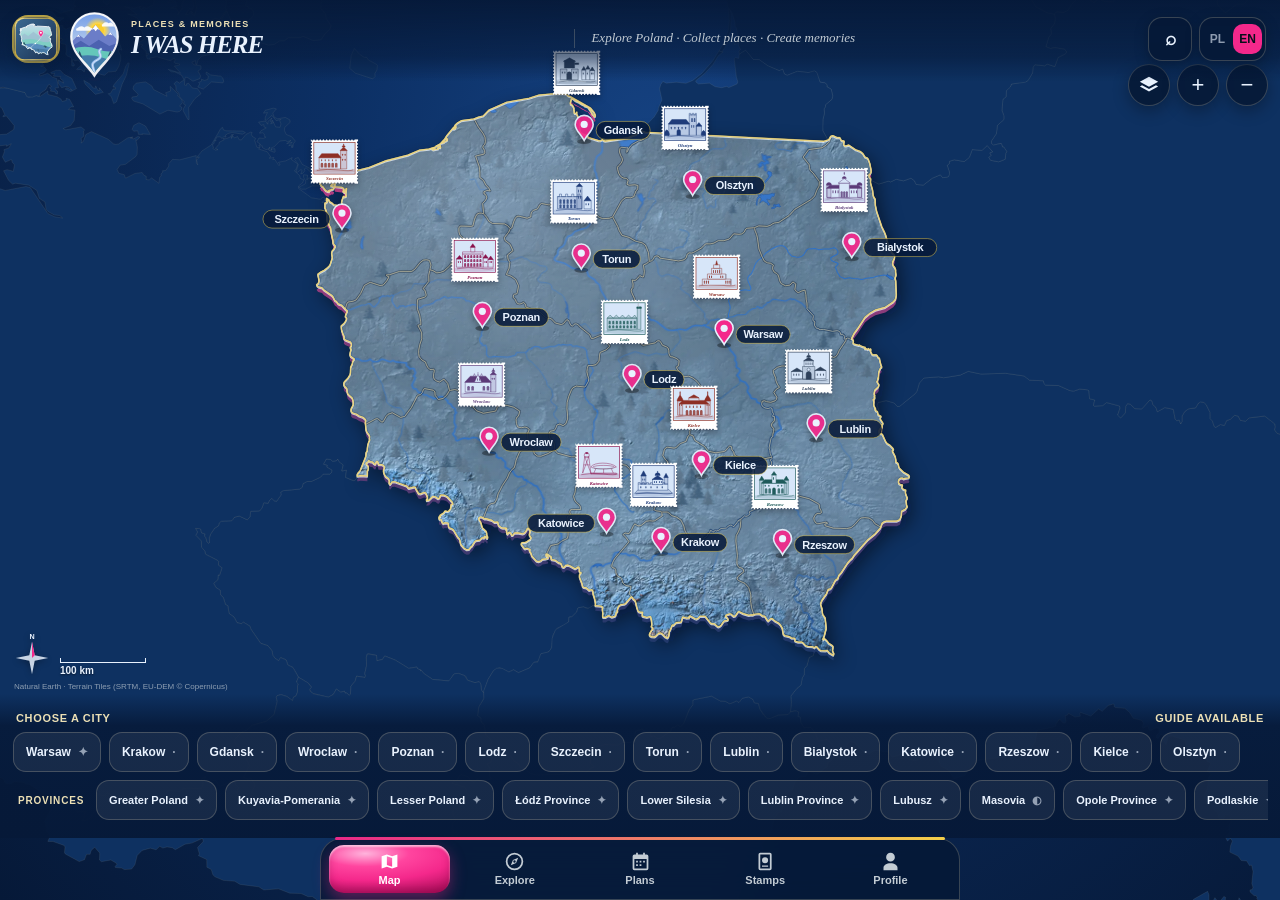
==== atlas.html @ 807d58b8 "8.9.0: motyw „kulki na torze” na całej aplikacji Nowa kolorystyka (granat, róż, żółty, niebieski ląd" ====
<!doctype html>
<html lang="en">
<head>
<meta charset="utf-8">
<meta name="viewport" content="width=device-width, initial-scale=1, viewport-fit=cover">
<meta name="theme-color" content="#0A254F">
<meta name="apple-mobile-web-app-capable" content="yes">
<meta name="apple-mobile-web-app-status-bar-style" content="black-translucent">
<meta name="apple-mobile-web-app-title" content="I Was Here">
<meta name="author" content="Tomasz Kmiecik">
<meta name="description" content="I Was Here — Places & Memories: an interactive atlas of Poland with real relief, 16 provinces and 14 cities, trip plans and day plans.">
<link rel="icon" type="image/svg+xml" href="./icon.svg">
<link rel="apple-touch-icon" href="./icon-180.png">
<link rel="manifest" href="./manifest.webmanifest">
<link rel="stylesheet" href="./assets/atlas.css">
<link rel="stylesheet" href="./assets/atlas-light-v5.css">
<link rel="stylesheet" href="./assets/atlas-premium.css">
<link rel="stylesheet" href="./assets/place-extras.css">
<link rel="stylesheet" href="./assets/app-nav.css">
<link rel="stylesheet" href="./assets/explore-themes.css">
<link rel="stylesheet" href="./assets/theme-marbles.css">
<title>I Was Here — Poland Atlas</title>
</head>
<body data-style="atlas">
<main id="atlasApp">
  <div class="atlas-map">
    <svg id="polandSvg" viewBox="0 0 900 680" preserveAspectRatio="xMidYMid meet" xmlns="http://www.w3.org/2000/svg" role="img" aria-label="Interactive map of Poland with 14 cities and 16 provinces"></svg>
  </div>

  <header class="atlas-top"><a class="poland-fab" id="atlasFloat" href="./atlas.html" title="Show all of Poland" aria-label="Show the whole map of Poland"><img src="./assets/brand-mark.svg" alt="" width="48" height="48"></a>
    <a class="brand" id="atlasLogo" href="./atlas.html" aria-label="I Was Here — Show the whole Atlas map">
      <span class="brand-logo" aria-hidden="true"><img src="./assets/brand-pin-landscape.svg" alt="" width="33" height="45"></span>
      <span class="brand-name"><strong>I Was Here</strong><small id="atlasSubtitle">Places &amp; Memories</small></span>
    </a>

    <p class="tagline" id="atlasTagline">Explore Poland · Collect places · Create memories</p>
    <div class="atlas-actions">
      <button class="pill search-toggle" id="searchButton" type="button" aria-label="Search cities and provinces" aria-expanded="false">⌕</button>
      <button class="pill language lang-switch" id="langButton" type="button" aria-label="Language: English. Switch to Polish"><span data-lang="pl">PL</span><span data-lang="en" class="on">EN</span></button>
    </div>
  </header>
  <div class="searchbox" id="searchBox">
    <input type="search" id="searchInput" placeholder="Search cities, provinces, towns…" autocomplete="off" aria-label="Search">
    <button type="button" id="searchClose" aria-label="Close search">✕</button>
  </div>

  <div class="map-controls" role="group" aria-label="Map controls">
    <button class="round" id="layersButton" type="button" aria-label="Layers" aria-expanded="false" aria-controls="layersPanel"><svg viewBox="0 0 24 24" aria-hidden="true"><path d="M12 3 2 8.5 12 14l10-5.5L12 3Zm-7.6 9.3L2 13.6 12 19l10-5.4-2.4-1.3L12 16.4l-7.6-4.1Z"/></svg></button>
    <button class="round" id="zoomIn" aria-label="Zoom in" type="button">+</button>
    <button class="round" id="zoomOut" aria-label="Zoom out" type="button">−</button>
  </div>
  <section class="layers-panel" id="layersPanel" hidden aria-labelledby="layersTitle">
    <h2 id="layersTitle">Layers</h2>
    <label class="switch"><input type="checkbox" data-layer="borders" checked><span id="layerBorders">Province borders</span></label>
    <label class="switch"><input type="checkbox" data-layer="names" checked><span id="layerNames">Province names</span></label>
    <label class="switch"><input type="checkbox" data-layer="relief" checked><span id="layerRelief">Terrain relief</span></label>
    <label class="switch"><input type="checkbox" data-layer="towns" checked><span id="layerTowns">Towns and places</span></label>
    <label class="switch"><input type="checkbox" data-layer="landmarks" checked><span id="layerLandmarks">Landmark illustrations</span></label>
    <h3 id="styleTitle">Map style</h3>
    <div class="style-panel" role="group" aria-labelledby="styleTitle">
      <button id="styleAtlas" type="button" class="active">Atlas</button>
      <button id="styleLight" type="button">Light</button>
      <button id="styleNight" type="button">Night</button>
      <button id="styleTerrain" type="button">Terrain</button>
    </div>
  </section>

  <div class="map-legend" aria-hidden="true">
    <svg class="compass" viewBox="0 0 40 40"><path d="M20 2 23 17 38 20 23 23 20 38 17 23 2 20 17 17Z" fill="currentColor" opacity=".85"/><path d="M20 2 23 17 20 20Z" fill="#F4288B"/><text x="20" y="-1" text-anchor="middle">N</text></svg>
    <div class="scale"><span class="scale-bar" id="scaleBar"></span><span class="scale-text" id="scaleText">100 km</span></div>
  </div>
  <div class="attribution" id="atlasFooter">Natural Earth · Terrain Tiles (SRTM, EU-DEM © Copernicus)</div>


  <section class="atlas-bottom" aria-label="Choose a city or province">
    <div class="browse-title"><span id="citiesTitle">Choose a city</span><span id="cityStatus">Guide available</span></div>
    <div class="city-strip" id="cityStrip" role="list"></div>
    <div class="city-strip region-strip" id="regionStrip" role="list" aria-label="Provinces"></div>
    <div class="city-card place-sheet" id="placeSheet" hidden>
      <button class="sheet-x" id="sheetClose" type="button" aria-label="Close">✕</button>
      <div class="sheet-head"><span class="sheet-thumb" id="sheetThumb" aria-hidden="true"></span>
        <div class="city-title"><strong id="cityName">Warsaw</strong><span class="status-badge" id="sheetBadge"></span><span id="cityDescription">184 sights • 18 districts • 36 places to eat</span></div></div>
      <div class="card-towns" id="cardTowns" hidden></div>
      <ul class="sheet-places" id="sheetPlaces" hidden></ul>
      <div class="sheet-actions">
        <button id="cityAction" class="city-action" type="button">Explore Warsaw</button>
        <button id="addTrip" class="act" type="button" aria-label="Add to a trip plan"><span aria-hidden="true">🧳</span><b id="addTripLabel">Trip plan</b></button>
        <button id="addDay" class="act" type="button" aria-label="Add to a day plan"><span aria-hidden="true">🗓️</span><b id="addDayLabel">Day plan</b></button>
        <button id="toggleVisited" class="act" type="button" aria-pressed="false" aria-label="I was here"><span aria-hidden="true">✓</span><b id="visitedLabel">I was here</b></button>
      </div>
    </div>
  </section>

  <section class="tab-panel" id="tabPanel" hidden aria-live="polite"></section>
  <div class="toast" id="toast" role="status" aria-live="polite"></div>
  <dialog class="picker" id="planPicker" aria-labelledby="pickerTitle"></dialog>

  <nav class="tabbar app-nav" id="appNav" data-page="atlas" aria-label="Main"></nav>
</main>
<script src="./assets/brand-v5.js"></script>
<script src="./assets/poland-geography.js"></script>
<script src="./data/regiony-lite.js"></script>
<script src="./assets/atlas-illustrated.js"></script>
<script src="./assets/place-extras.js"></script>
<script src="./assets/user-data.js"></script>
<script src="./assets/app-nav.js"></script>
<script src="./assets/explore-themes.js"></script>
<script src="./assets/atlas-plans.js"></script>
<script src="./assets/atlas.js"></script>
</body>
</html>
---- assets/atlas.css ----
:root{--ink:#1d3c54;--cream:#e3ecf8;--sea:#d5e8e7;--map:#b6c7d6;--country:#b5cbde;--edge:#58738b;--paper:rgba(247,251,255,.94);--chip:#f6f9fe;--tone:#536d6c;--accent:#cb4c89;--glow:#f8e7a9}
*{box-sizing:border-box}
html,body{margin:0;width:100%;height:100%;overscroll-behavior:none;font-family:Inter,-apple-system,BlinkMacSystemFont,"Segoe UI",sans-serif;color:var(--ink);background:var(--cream)}
body[data-style=night]{--ink:#e9eef4;--cream:#0e1533;--sea:#142647;--map:#163d38;--country:#21534f;--edge:#80c3ba;--paper:rgba(18,29,57,.92);--chip:#1d315b;--tone:#b1cacb;--accent:#ef78b2;--glow:#87adcf}
body[data-style=terrain]{--ink:#2f3744;--cream:#e7ecf1;--sea:#c5e6e9;--map:#96b3cc;--country:#9cb9d2;--edge:#577d9f;--paper:rgba(239,244,250,.94);--chip:#eef6fe;--tone:#5e6b77;--accent:#cc568f;--glow:#ead68e}
button,input{font:inherit}button{cursor:pointer;-webkit-tap-highlight-color:transparent}button:focus-visible,a:focus-visible,input:focus-visible{outline:3px solid var(--accent);outline-offset:3px}
#atlasApp{position:relative;width:100%;height:100dvh;min-height:570px;isolation:isolate;overflow:hidden;background:radial-gradient(circle at 50% 27%,#e0e8f1 0%,var(--sea) 85%);color:var(--ink)}
body[data-style=night] #atlasApp{background:radial-gradient(circle at 50% 30%,#27405e 0%,#0a1332 100%)}
#atlasApp:after{content:"";pointer-events:none;position:absolute;inset:0;background:repeating-linear-gradient(110deg,rgba(255,255,255,.05) 0 1px,transparent 1px 28px);mix-blend-mode:soft-light;z-index:4}
.atlas-map{position:absolute;inset:0;display:grid;place-items:center;z-index:1}
#polandSvg{width:100%;height:100%;touch-action:none;cursor:grab}
#polandSvg:active{cursor:grabbing}
.water{fill:var(--sea)}
.country-shadow{fill:#204f79;opacity:.14;filter:url(#blurShadow)}
.country-base{fill:var(--country);stroke:var(--edge);stroke-width:2.6;stroke-linejoin:round}
.country-border{fill:none;stroke:rgba(255,255,255,.52);stroke-width:1.1;stroke-linejoin:round}
.forest{fill:#6484a0;opacity:.35}body[data-style=night] .forest{fill:#7aa5ca;opacity:.19}
.contour{fill:none;stroke:#6c8397;stroke-width:1.2;opacity:.27}body[data-style=night] .contour{stroke:#adc1d2;opacity:.1}body[data-style=terrain] .contour{stroke:#3c576f;opacity:.54}
.river{fill:none;stroke:#6e9ebd;stroke-width:6;stroke-linecap:round;opacity:.87;filter:drop-shadow(0 1px 0 white)}body[data-style=night] .river{stroke:#6495d8;filter:none}
.river-detail{fill:none;stroke:#e6ffff;stroke-width:1;opacity:.85}
.mountain{fill:none;stroke:#7088b1;stroke-width:7;opacity:.24;stroke-linecap:round}body[data-style=terrain] .mountain{stroke:#4c6796;opacity:.38}
.lake{fill:#8dbcc0;opacity:.79}
.atlas-wash{fill:url(#landGradient);opacity:.3}
.map-label{fill:var(--tone);font-size:11px;letter-spacing:.24em;text-anchor:middle;font-weight:800;opacity:.78}
.map-regional{fill:var(--tone);font-size:12px;text-anchor:middle;opacity:.52;letter-spacing:.1em}
.city-dot{cursor:pointer;transform-box:view-box;transform-origin:0 0}
.city-ring{fill:#ffffff;stroke:var(--edge);stroke-width:2.2;opacity:.93}
.city-core{fill:#c44984;stroke:#ffffff;stroke-width:1.9}
.city-hit{fill:transparent}
.city-spotlight{fill:#ffe99a;opacity:0;filter:url(#cityGlow);transition:opacity .2s}
.city-dot.selected .city-spotlight,.city-dot:hover .city-spotlight{opacity:.65}
.city-dot.selected .city-ring{stroke:var(--accent);stroke-width:3.8}
.city-dot.selected .city-core{fill:var(--accent)}
.city-label{font-family:Inter,-apple-system,sans-serif;font-weight:800;fill:var(--ink);font-size:15px;paint-order:stroke;stroke:var(--country);stroke-width:5px;stroke-linejoin:round;pointer-events:none;opacity:.91}
.city-dot.upcoming .city-ring{opacity:.65}
.atlas-top{position:absolute;top:0;left:0;right:0;z-index:20;padding:calc(14px + env(safe-area-inset-top,0px)) 18px 16px;display:flex;justify-content:space-between;gap:10px;align-items:flex-start;pointer-events:none;background:linear-gradient(to bottom,var(--paper),transparent 97%)}
.atlas-top>*{pointer-events:auto}
.brand{display:flex;align-items:center;gap:10px;color:inherit;text-decoration:none}
.brand-logo{background:#1b3c56;border-radius:15px;display:grid;place-items:center;width:47px;height:47px;font-size:25px;box-shadow:0 9px 20px #1238}
.brand-name strong{display:block;font-family:Georgia,serif;font-weight:500;font-size:24px;line-height:1.1;letter-spacing:-.04em}
.brand-name small{display:block;font-size:9px;letter-spacing:.17em;text-transform:uppercase;font-weight:800;color:var(--tone);margin-top:5px}
.atlas-actions{display:flex;align-items:center;gap:7px}
.pill{border:1px solid color-mix(in srgb,var(--edge),transparent 60%);border-radius:14px;background:var(--paper);color:var(--ink);font-size:12px;font-weight:850;min-height:41px;padding:0 12px;box-shadow:0 2px 10px #1222;white-space:nowrap}
.pill[aria-pressed=true]{background:var(--ink);color:var(--paper)}
.language{min-width:54px}
.atlas-hero{position:absolute;z-index:6;top:calc(115px + env(safe-area-inset-top,0px));left:22px;pointer-events:none}
.eyebrow{font-size:10px;letter-spacing:.2em;font-weight:900;color:var(--accent);text-transform:uppercase}
.atlas-hero h1{font-family:Georgia,serif;font-size:clamp(33px,6vw,61px);font-weight:400;letter-spacing:-.06em;line-height:1.02;margin:8px 0}
.atlas-hero p{font-size:13px;line-height:1.5;color:var(--tone);max-width:290px;margin:10px 0}
.style-panel{position:absolute;z-index:20;right:16px;top:calc(91px + env(safe-area-inset-top,0px));padding:6px;display:flex;gap:5px;border-radius:18px;background:var(--paper);border:1px solid color-mix(in srgb,var(--edge),transparent 68%);box-shadow:0 4px 20px #1323}
.style-panel button{padding:9px 11px;background:transparent;color:var(--tone);border:0;font-size:12px;font-weight:800;border-radius:12px}
.style-panel button.active{background:var(--ink);color:var(--paper)}
.map-controls{position:absolute;right:15px;bottom:calc(242px + env(safe-area-inset-bottom,0px));z-index:12;display:flex;flex-direction:column;gap:7px}
.round{width:40px;height:40px;display:grid;place-items:center;background:var(--paper);border:1px solid color-mix(in srgb,var(--edge),transparent 65%);color:var(--ink);border-radius:13px;font-size:20px;box-shadow:0 5px 14px #1232}
.atlas-bottom{position:absolute;left:0;right:0;bottom:0;z-index:16;background:linear-gradient(to bottom,transparent,var(--paper) 15%);padding:30px 16px calc(17px + env(safe-area-inset-bottom,0px))}
.atlas-bottom .browse-title{display:flex;align-items:center;justify-content:space-between;gap:10px;padding:0 5px 12px;font-size:12px;letter-spacing:.06em;color:var(--tone);font-weight:900;text-transform:uppercase}
.city-strip{display:flex;gap:8px;overflow-x:auto;scrollbar-width:none;padding:0 1px 13px}.city-strip::-webkit-scrollbar{display:none}
.city-chip{border-radius:13px;padding:10px 13px;background:var(--chip);color:var(--ink);border:1px solid color-mix(in srgb,var(--edge),transparent 65%);white-space:nowrap;display:flex;gap:7px;align-items:center;font-size:12px;font-weight:800}
.city-chip.active{background:var(--ink);color:var(--paper);border-color:var(--ink)}
.city-chip .city-state{font-weight:700;opacity:.6}
.city-card{border-radius:21px;padding:15px 17px;background:var(--paper);border:1px solid color-mix(in srgb,var(--edge),transparent 58%);display:flex;align-items:center;justify-content:space-between;gap:10px;box-shadow:0 8px 24px #1b405520}
.city-title strong{display:block;font-family:Georgia,serif;font-size:22px;font-weight:500;letter-spacing:-.035em}
.city-title span{display:block;color:var(--tone);font-size:11px;line-height:1.45;margin-top:5px}
.city-action{background:var(--ink);color:var(--paper);border:0;border-radius:13px;min-height:45px;padding:10px 13px;font-size:12px;font-weight:850;white-space:nowrap}
.city-action:disabled{opacity:.5;cursor:not-allowed}
.attribution{position:absolute;left:16px;bottom:calc(236px + env(safe-area-inset-bottom,0px));z-index:6;font-size:10px;color:var(--tone);opacity:.8}
.search-toggle{font-size:19px}
.searchbox{position:absolute;z-index:22;left:18px;right:18px;top:calc(77px + env(safe-area-inset-top,0px));background:var(--paper);border-radius:14px;padding:9px;box-shadow:0 12px 24px #1224;display:none}
.searchbox.open{display:flex}
.searchbox input{flex:1;min-width:0;min-height:39px;border:0;background:transparent;color:var(--ink);outline:none;padding:5px 10px}
.searchbox button{border:0;background:var(--ink);color:var(--paper);border-radius:10px;padding:7px 12px}
@media(max-width:650px){.atlas-hero{top:calc(98px + env(safe-area-inset-top,0px));left:17px}.atlas-hero h1{font-size:35px}.atlas-hero p{max-width:195px;font-size:11px}.atlas-top{padding-inline:14px}.brand-name strong{font-size:19px}.brand-logo{width:41px;height:41px}.brand-name small{font-size:8px}.style-panel{top:calc(206px + env(safe-area-inset-top,0px));right:10px}.style-panel button{font-size:11px;padding:8px}.city-card{padding:13px}.city-title strong{font-size:20px}.city-title span{font-size:10px}.city-action{padding:9px 10px}.atlas-bottom{padding-inline:11px}.map-controls{right:12px;bottom:calc(252px + env(safe-area-inset-bottom,0px))}.attribution{bottom:calc(247px + env(safe-area-inset-bottom,0px))}}
@media(max-height:680px){.atlas-hero p{display:none}.atlas-hero h1{font-size:29px}.style-panel{top:calc(165px + env(safe-area-inset-top,0px))}.map-controls{bottom:calc(202px + env(safe-area-inset-bottom,0px))}.attribution{bottom:calc(205px + env(safe-area-inset-bottom,0px))}.atlas-bottom{padding-top:18px}.city-chip{padding:7px 11px}.city-strip{padding-bottom:8px}.city-card{padding:10px 14px}}
@media(prefers-reduced-motion:reduce){*{scroll-behavior:auto!important;transition:none!important;animation:none!important}}

.city-chip[hidden]{display:none!important}
---- assets/atlas-light-v5.css ----
/* I Was Here — Illustrated Light Atlas 5.0 (the selected concept 1). */
:root{--cream:#e5effc;--sea:#bed7f2;--country:#c1d5e9;--edge:#476075;--paper:rgba(239,245,254,.95);--chip:#f6f9fe;--tone:#61707d;--accent:#bd407c;--ink:#25453d}
body[data-style=light]{--cream:#e4effd;--sea:#c1dcf6;--country:#bbd1e7;--edge:#476783;--paper:rgba(240,246,254,.95);--chip:rgba(247,251,255,.97);--tone:#606f7c;--accent:#c74282;--ink:#23413a}
body[data-style=terrain]{--country:#a9ded7;--edge:#46627b;--paper:rgba(230,240,251,.97);--chip:#eaf2fa}
#atlasApp{background:radial-gradient(ellipse at 48% 39%,#dfecfd 4%,#d7f0eb 56%,#9cc4f3 112%)}
body[data-style=night] #atlasApp{background:radial-gradient(ellipse at 55% 42%,#2a476f 0%,#131a3a 88%)}
#atlasApp:before{content:"";position:absolute;pointer-events:none;inset:0;opacity:.3;z-index:0;background-image:repeating-linear-gradient(23deg,rgba(255,255,255,.1) 0px,rgba(255,255,255,.1) 1px,transparent 1px,transparent 28px),repeating-linear-gradient(113deg,rgba(65,88,108,.025) 0,rgba(65,88,108,.025) 2px,transparent 2px,transparent 17px)}
#atlasApp:after{opacity:.14}
#polandSvg{overflow:visible}
.country-shadow{fill:#37455b;opacity:.22;filter:url(#blurShadow)}
.country-base{fill:#cddceb;stroke:#3f586e;stroke-width:2.7}
.country-border{stroke:#44637e;stroke-width:3;opacity:.95;filter:drop-shadow(0 1px .4px #e8f2fe)}
body[data-style=night] .country-border{stroke:#f4df92;filter:none}
.country-base,.country-border{stroke-linecap:round;stroke-linejoin:round}
.atlas-province{stroke:#e8f2fe;stroke-width:2.3;stroke-linejoin:round;stroke-linecap:round;opacity:.89}
body[data-style=night] .atlas-province{filter:brightness(.43) saturate(1.18)}
body[data-style=terrain] .atlas-province{filter:saturate(1.3) brightness(.94)}
.atlas-farmland{mix-blend-mode:multiply}
body[data-style=night] .atlas-farmland{opacity:.15;mix-blend-mode:screen}
.atlas-forest{filter:drop-shadow(0 2px 1px #23324932)}
.atlas-hills{filter:drop-shadow(0 3px 1px #3e5c5544)}
body[data-style=night] .atlas-forest{filter:brightness(.6)}
body[data-style=night] .atlas-hills{filter:brightness(.75)}
.atlas-geo-river{fill:none;stroke-linecap:round;stroke-linejoin:round;filter:drop-shadow(0 1px 0 #f1f7fe);opacity:.97}
.atlas-geo-lake{fill:#8db9e1;stroke:#c7e7df;stroke-width:1;opacity:.94}
body[data-style=night] .atlas-geo-river{filter:none;opacity:.6}
.map-regional{opacity:.29;fill:#526576;font-weight:900;letter-spacing:.17em}
body[data-style=night] .map-regional{fill:#b1bfcb;opacity:.33}
.city-landmark{pointer-events:none;opacity:.97;filter:drop-shadow(0 3px 1px #4f64763a)}
body[data-style=night] .city-landmark{filter:brightness(.92) drop-shadow(0 3px 5px #f2d15955)}
.city-label{fill:#20324d;paint-order:stroke;stroke:#f0f6fe;stroke-width:6.5px;font-size:19px;font-family:Georgia,Palatino,serif;font-weight:800;letter-spacing:-.025em}
body[data-style=night] .city-label{stroke:#172941;stroke-width:5px;fill:#c7dbf6}
.city-ring{stroke:#46647e;stroke-width:2.9;fill:#f5f9fe;opacity:1}
.city-core{fill:#d2478a;stroke:#ebf3fe;stroke-width:1.4}
.city-dot.selected .city-ring{stroke:#cd4386;stroke-width:4;fill:#bdd8fc}
.city-spotlight{fill:#e9cd6a;filter:url(#cityGlow)}
.city-hit{cursor:pointer}
.atlas-top{background:linear-gradient(180deg,rgba(233,242,254,.97),rgba(233,242,254,.83) 65%,transparent);padding-top:calc(9px + env(safe-area-inset-top,0px))}
body[data-style=night] .atlas-top{background:linear-gradient(180deg,rgba(12,20,50,.92),transparent)}
.brand-logo{background:none!important;box-shadow:none!important;width:53px;height:57px;border-radius:0}
.brand-logo img{display:block;height:100%;width:100%;object-fit:contain}
.brand-name strong{font-family:Georgia,Palatino,serif;font-size:29px;font-weight:750;font-style:italic;letter-spacing:-.06em}
.brand-name small{font-family:Arial,sans-serif;letter-spacing:.20em;font-weight:800;font-size:9px}
.atlas-hero{top:calc(119px + env(safe-area-inset-top,0px))}
.atlas-hero h1{font-family:Georgia,Palatino,serif;color:#28374d;font-weight:500;letter-spacing:-.05em;text-shadow:0 2px 14px #f0f6fe}
body[data-style=night] .atlas-hero h1{color:#e9f0f6;text-shadow:none}
.atlas-hero .eyebrow{letter-spacing:.18em;color:#ac4476}
.atlas-hero p{color:#566471}
.atlas-bottom{background:linear-gradient(to bottom,transparent,rgba(242,247,254,.94) 18%,rgba(242,247,254,.98));box-shadow:0 -13px 45px #869eb320}
body[data-style=night] .atlas-bottom{background:linear-gradient(to bottom,transparent,rgba(14,22,55,.94) 18%,rgba(14,22,55,.97))}
.city-card{background:rgba(236,244,254,.98);border:1px solid #b2c7d9;box-shadow:0 8px 25px #3e576d22}
body[data-style=night] .city-card{background:var(--paper)}
.city-chip{background:rgba(249,252,255,.94);border-color:#bbccdc}
.city-chip.active{background:#24354f;color:#f1f7fe;border-color:#24354f}
.city-action{background:#243959;color:#e8f2fe;box-shadow:0 4px 14px #24395935}
.city-action:hover:not(:disabled){background:#325675}
.atlas-bottom .browse-title{color:#616f7c}
.pill{background:rgba(243,248,254,.94);border-color:#c5d0db}
.style-panel{background:rgba(241,247,254,.97);border-color:#bcccda}
.style-panel button.active{background:#2c3e59;color:#edf4fe}
.attribution{border-radius:10px;padding:5px 7px;background:rgba(240,246,254,.72)}
body[data-style=night] .attribution{background:rgba(20,33,66,.68)}
@media(max-width:650px){
 .brand-logo{width:40px;height:45px}
 .brand-name strong{font-size:21px}
 .brand-name small{font-size:7px;letter-spacing:.14em}
 .atlas-hero{top:calc(104px + env(safe-area-inset-top,0px))}
 .atlas-hero h1{font-size:34px}
 .atlas-hero p{max-width:180px}
 .map-regional{font-size:11px;opacity:.19}
 .city-label{font-size:21px;stroke-width:6px}
 .style-panel{top:calc(195px + env(safe-area-inset-top,0px));right:9px}
}
@media(max-height:680px){
 .atlas-hero{top:calc(92px + env(safe-area-inset-top,0px))}
 .atlas-hero h1{font-size:27px}
 .style-panel{top:calc(142px + env(safe-area-inset-top,0px))}
}

/* I Was Here 5.1 — przełącznik PL | EN z wyróżnionym aktywnym językiem */
.pill.lang-switch{display:inline-flex;align-items:center;gap:2px;padding:3px}
.pill.lang-switch span{min-width:28px;padding:9px 6px;border-radius:10px;line-height:1;text-align:center;opacity:.6}
.pill.lang-switch span.on{background:var(--ink,#233248);color:var(--paper,#f3f8fe);opacity:1}

/* I Was Here 6.0 — województwa: pasek pod miastami, obrys regionu, pinezki miejscowości */
.region-strip{padding-top:0;align-items:center}
.region-strip .strip-label{flex:none;font-size:10px;font-weight:900;letter-spacing:.08em;text-transform:uppercase;color:#616f7c;padding:0 4px 0 5px}
.region-chip{padding:8px 11px;font-size:11px}
.city-card{flex-wrap:wrap}
.card-towns{flex:1 0 100%;display:flex;gap:6px;overflow-x:auto;scrollbar-width:none;margin:2px -3px -3px;padding:2px 3px 3px}
.card-towns::-webkit-scrollbar{display:none}
.card-towns[hidden]{display:none}
.town-chip{flex:none;border:1px solid #bbccdc;background:#f6faff;color:#24354f;border-radius:11px;padding:7px 10px;font:inherit;font-size:11px;font-weight:800;white-space:nowrap;cursor:pointer}
.town-chip small{opacity:.6;font-weight:800}
.town-chip.active{background:#24354f;color:#f1f7fe;border-color:#24354f}
.town-chip.city{border-style:dashed}
.region-hit{fill:transparent;stroke:none;pointer-events:all;cursor:pointer;transition:fill .2s}
@media(hover:hover){.region-hit:hover{fill:rgba(36,53,79,.07)}}
.region-hit.active{fill:transparent}
.region-dim{fill:rgba(233,242,254,.76);pointer-events:none}
body[data-focus=region] .attribution{opacity:0}
.region-glow{fill:none;stroke:#dae9fd;stroke-width:7;stroke-linejoin:round;opacity:.9;vector-effect:non-scaling-stroke;pointer-events:none}
.region-outline{fill:rgba(36,53,79,.05);stroke:#24354f;stroke-width:2.6;stroke-linejoin:round;vector-effect:non-scaling-stroke;pointer-events:none}
#regions,#cities .city-label{transition:opacity .25s}
body[data-focus=region] #regions{opacity:0}
body[data-focus=region] .atlas-hero{opacity:0;pointer-events:none}
.atlas-hero,.style-panel{transition:opacity .25s}
.town-pin{cursor:pointer;outline:none}
.town-hit{fill:transparent}
.town-ring{fill:#c8553a;stroke:#f1f7fe;stroke-width:2.2;filter:drop-shadow(0 2px 2px #23324855)}
.town-pin.selected .town-ring{fill:#24354f;stroke:#ffeca8;stroke-width:2.8}
.town-pin:focus-visible .town-ring{stroke:#1837db;stroke-width:3}
.town-count{fill:#ffffff;font:900 9.5px/1 system-ui,-apple-system,sans-serif;pointer-events:none}
.town-label{fill:#222b39;font:800 12.5px/1 Georgia,serif;paint-order:stroke;stroke:#ebf3fe;stroke-width:3.4px;stroke-linejoin:round;pointer-events:none}
body[data-style=night] .region-dim{fill:rgba(10,18,43,.62)}
body[data-style=night] .region-outline{stroke:#cbdcee;fill:rgba(203,220,238,.05)}
body[data-style=night] .region-glow{stroke:#102141}
body[data-style=night] .town-label{fill:#e9f0f6;stroke:#102141}
body[data-style=night] .town-chip{background:var(--paper);color:var(--ink);border-color:#37466b}
body[data-style=night] .region-strip .strip-label{color:#a8b7c5}
/* Kontrolki mapy i atrybucja zawsze tuż nad dolnym panelem (--bottom-h ustawia atlas.js). */
.map-controls{bottom:calc(var(--bottom-h,240px) + 10px)}
.attribution{bottom:calc(var(--bottom-h,240px) + 8px)}
.city-card{padding:12px 14px;gap:9px 10px}
.city-card .city-title{flex:1 1 118px;min-width:0}
/* Niski ekran (iPhone SE/mini): w widoku województwa więcej miejsca na mapę — pasek 13 miast wraca po ⌖. */
@media(max-height:740px){body[data-focus=region] #cityStrip{display:none}.city-card .city-action{padding-inline:14px}}
.city-card #cityDescription{display:-webkit-box;-webkit-line-clamp:2;-webkit-box-orient:vertical;overflow:hidden}
.city-card .city-action{flex:none}
.atlas-bottom .browse-title{padding-bottom:9px}
.city-strip{padding-bottom:9px}
body[data-focus=region] .style-panel{opacity:0;pointer-events:none}
body[data-focus=region] .city-spotlight{display:none}
.city-dot.outside{opacity:.45}
.city-dot.outside .city-label{display:none}
@media(prefers-reduced-motion:reduce){.region-hit,#regions,.atlas-hero{transition:none}}
---- assets/atlas-premium.css ----
/* I Was Here 7.0 — Atlas premium: granat Bałtyku, oliwkowy ląd z prawdziwym reliefem, bursztynowe pinezki.
 * Zmienne interfejsu (--ui-*) są wspólne dla nagłówka, kart, planów i dolnej nawigacji, więc wszystkie ekrany
 * mają spójną kolorystykę. Style: atlas (domyślny), light (dawny jasny atlas), night, terrain. */
body{--navy:#0A254F;--navy-2:#061938;--olive:#486985;--olive-2:#618DB3;--water:#2A6FC8;--sand:#ECE0B5;--amber:#F4288B;--amber-2:#FFD84A;--cream:#E9F2FE;
 --ui-bg:rgba(6,25,56,.92);--ui-panel:#0C2C59;--ui-fg:#E9F2FE;--ui-sub:#c3ccd4;--ui-line:rgba(236,224,181,.22);--ui-chip:rgba(233,242,254,.07);--ui-accent:#F4288B;--ui-accent-fg:#070e1a;
 --tabbar-h:calc(62px + env(safe-area-inset-bottom,0px))}
body[data-style=light]{--ui-bg:rgba(240,246,254,.96);--ui-panel:#f4f8fe;--ui-fg:#23413a;--ui-sub:#5d6a75;--ui-line:#c3cfdb;--ui-chip:#f6faff;--ui-accent:#e0247f;--ui-accent-fg:#ffffff;--water:#5c8fd5}
body[data-style=night]{--ui-bg:rgba(4,13,31,.94);--ui-panel:#091a38;--ui-sub:#a8b9b9}
body[data-style=terrain]{--ui-panel:#16352f;--ui-bg:rgba(10,33,28,.93)}
html,body{background:var(--navy-2)}
body[data-style=light]{background:#e4effd}
#atlasApp{color:var(--ui-fg)}
body:not([data-style=light]) #atlasApp{background:radial-gradient(ellipse at 52% 18%,#164383 0%,#0c3065 34%,var(--navy) 62%,var(--navy-2) 100%)}
body:not([data-style=light]) #atlasApp:after{display:none}
body[data-style=terrain] #atlasApp{background:radial-gradient(ellipse at 50% 20%,#214b78,#0c2847 60%,#061b36)}

/* ---------- mapa: sąsiedzi, płyta kraju, relief, dekoracje */
.neighbour{fill:#0e3161;stroke:rgba(236,224,181,.10);stroke-width:.8;vector-effect:non-scaling-stroke}
body[data-style=light] .neighbour{fill:#e4e8ed;stroke:#cad1d8}
body[data-style=terrain] .neighbour{fill:#153d58}
.country-slab{fill:url(#slabEdge);opacity:0}
body:not([data-style=light]) .country-slab{opacity:.95}
body:not([data-style=light]) .country-shadow{fill:#01060e;opacity:.55}
body:not([data-style=light]) .country-base{fill:var(--olive);stroke:none}
.relief{opacity:1;image-rendering:auto}
body[data-style=light] .relief,body.no-relief .relief{display:none}
body[data-style=night] .relief{opacity:.48}
body[data-style=night] .country-base{fill:#1d293a}
body:not([data-style=light]) .atlas-province,body:not([data-style=light]) .atlas-farmland,body:not([data-style=light]) .atlas-hills,body:not([data-style=light]) .map-dots,body:not([data-style=light]) .atlas-wash{display:none}
.soft-light{pointer-events:none}
body[data-style=light] .soft-light{display:none}
body:not([data-style=light]) .atlas-forest{opacity:.92;filter:saturate(.9) brightness(.86)}
body[data-style=terrain] .atlas-forest,body[data-style=terrain] .city-landmark{display:none}
body:not([data-style=light]) .atlas-geo-river{stroke:var(--water);opacity:.95;filter:none}
.atlas-geo-river{vector-effect:non-scaling-stroke;stroke-linecap:round;stroke-linejoin:round;fill:none}
.atlas-geo-river.rank-3{stroke-width:calc(2.3px * var(--river-k,1))}
.atlas-geo-river.rank-2{stroke-width:calc(1.5px * var(--river-k,1))}
.atlas-geo-river.rank-1{stroke-width:calc(.9px * var(--river-k,1));opacity:.8}
.atlas-geo-lake{fill:#5c8fd5;stroke:#295ca9;stroke-width:.5;vector-effect:non-scaling-stroke}
body:not([data-style=light]) .atlas-geo-lake{fill:var(--water);stroke:#194c98}
body:not([data-style=light]) .country-border{stroke:var(--sand);stroke-width:1.2;opacity:.85;vector-effect:non-scaling-stroke}
.country-rim{fill:none;stroke:var(--amber-2);stroke-width:1.6;opacity:0;vector-effect:non-scaling-stroke;stroke-linejoin:round}
body:not([data-style=light]) .country-rim{opacity:.45}

/* ---------- granice i nazwy województw (zależne od powiększenia: --prov-w, --prov-o, --names-o) */
.prov-line,.prov-halo{fill:none;stroke-linejoin:round;vector-effect:non-scaling-stroke;pointer-events:none}
.prov-line{stroke:var(--sand);stroke-width:var(--prov-w,.8px);opacity:var(--prov-o,.55)}
.prov-halo{stroke:#0c172a;stroke-width:calc(var(--prov-w,.8px) + 1.8px);opacity:calc(var(--prov-o,.55) * .42)}
body[data-style=light] .prov-line{stroke:#f1f7fe}
body[data-style=light] .prov-halo{stroke:#607a91}
body.no-borders #provinceLines{display:none}
.region-name{pointer-events:none;opacity:var(--names-o,0);transition:opacity .2s}
.region-name text{font:italic 700 11px/1 Georgia,"Times New Roman",serif;letter-spacing:.14em;text-transform:uppercase;fill:var(--cream);paint-order:stroke;stroke:rgba(14,22,34,.78);stroke-width:3px;stroke-linejoin:round}
body[data-style=light] .region-name text{fill:#364253;stroke:rgba(237,244,254,.9)}
body[data-focus=region] .region-name{opacity:.35}
body[data-focus=region] .region-name.active{opacity:0}
body.no-names #regions{display:none}
body[data-focus=region] #regions{opacity:1}
.region-hit{fill:transparent}
@media(hover:hover){.region-hit:hover{fill:rgba(193,219,252,.08)}}
body:not([data-style=light]) .region-dim{fill:rgba(6,25,56,.5)}
body:not([data-style=light]) .region-glow{stroke:rgba(255,216,74,.35);stroke-width:8}
body:not([data-style=light]) .region-outline{stroke:var(--amber-2);fill:rgba(255,216,74,.07);stroke-width:2.4}

/* ---------- pinezki miast: stały rozmiar na ekranie, status odwiedzin */
.city-dot{cursor:pointer;outline:none}
.city-dot .pin{fill:var(--amber);stroke:var(--cream);stroke-width:1.6;filter:drop-shadow(0 3px 3px rgba(0,0,0,.35))}
.city-dot .pin-dot{fill:var(--cream)}
.city-dot .pin-shadow{fill:rgba(0,0,0,.35)}
.city-dot .pin-mark{font:900 8px/1 system-ui,-apple-system,sans-serif;fill:#17253b;pointer-events:none}
.city-dot.st-visited .pin{fill:#3fa396}
.city-dot.st-visited .pin-dot{fill:#eaf4fe}
.city-dot.st-planned .pin{fill:var(--amber-2)}
.city-dot.st-planned .pin-mark{fill:#162f5a}
.city-dot.selected .pin{fill:var(--amber-2);stroke:#ffffff;stroke-width:2.4;filter:drop-shadow(0 0 7px rgba(255,216,74,.95))}
.city-dot:focus-visible .pin{stroke:#5379f6;stroke-width:3}
.city-dot .city-ring,.city-dot .city-core,.city-dot .city-spotlight{display:none}
.city-label-pill rect{fill:rgba(6,25,56,.86);stroke:rgba(255,216,74,.45);stroke-width:1}
.city-label-pill .city-label{font:700 11px/1 Inter,-apple-system,"Segoe UI",sans-serif;fill:var(--cream);stroke:none;paint-order:normal;opacity:1}
body[data-style=light] .city-label-pill rect{fill:rgba(246,249,254,.95);stroke:#acc0d1}
body[data-style=light] .city-label-pill .city-label{fill:#23413a}
.city-dot.upcoming .pin{opacity:.92}
.city-dot.outside{opacity:.5}
.city-dot.outside .city-label-pill{display:none}
.city-landmark{filter:drop-shadow(0 4px 4px rgba(0,0,0,.28));pointer-events:none;opacity:var(--lm-o,1)}
body.no-landmarks .city-landmark{display:none}
#towns{opacity:var(--towns-o,0);transition:opacity .2s}
body.no-towns #towns{display:none}
body:not([data-style=light]) .town-ring{fill:#c8553a;stroke:var(--cream)}
body:not([data-style=light]) .town-label{fill:var(--cream);stroke:rgba(6,25,56,.85)}
body:not([data-style=light]) .town-pin.selected .town-ring{fill:var(--amber-2);stroke:#ffffff}

/* ---------- nagłówek */
.atlas-top{align-items:center;padding:calc(10px + env(safe-area-inset-top,0px)) 14px 14px}
body:not([data-style=light]) .atlas-top{background:linear-gradient(180deg,rgba(6,25,56,.95),rgba(6,25,56,.55) 70%,transparent)}
body:not([data-style=light]) .brand-name strong{color:var(--cream);font-family:Inter,-apple-system,sans-serif;font-weight:800;letter-spacing:-.03em}
body:not([data-style=light]) .brand-name small{color:var(--sand)}
.tagline{display:none;margin:0 auto 0 18px;padding-left:16px;border-left:1px solid var(--ui-line);font:italic 13px/1.4 Georgia,serif;color:var(--ui-sub);pointer-events:none}
@media(min-width:820px){.tagline{display:block}}
.atlas-top .pill{background:var(--ui-bg);color:var(--ui-fg);border:1px solid var(--ui-line);box-shadow:0 4px 14px rgba(0,0,0,.25);min-height:44px;min-width:44px}
.atlas-top .lang-switch span.on,.pill.lang-switch span.on{background:var(--ui-accent);color:var(--ui-accent-fg);opacity:1}
.searchbox{background:var(--ui-panel);border:1px solid var(--ui-line);top:calc(70px + env(safe-area-inset-top,0px))}
.searchbox input{color:var(--ui-fg)}
.searchbox button{background:var(--ui-accent);color:var(--ui-accent-fg)}
.atlas-hero{display:none}

/* ---------- sterowanie mapą, warstwy, legenda */
.map-controls{top:calc(64px + env(safe-area-inset-top,0px));bottom:auto!important;right:12px;gap:7px;flex-direction:row!important}
.map-controls .round,.round{width:42px;height:42px;background:var(--ui-bg);color:var(--ui-fg);border:1px solid var(--ui-line);border-radius:50%;font-size:22px;box-shadow:0 5px 16px rgba(0,0,0,.3)}
.map-controls .round svg{width:22px;height:22px;fill:currentColor}
#layersButton[aria-expanded=true]{background:var(--ui-accent);color:var(--ui-accent-fg)}
.layers-panel{position:absolute;z-index:30;right:12px;top:calc(114px + env(safe-area-inset-top,0px));width:min(270px,calc(100vw - 84px));padding:14px 14px 12px;border-radius:18px;background:var(--ui-panel);color:var(--ui-fg);border:1px solid var(--ui-line);box-shadow:0 18px 40px rgba(0,0,0,.4)}
.layers-panel[hidden]{display:none}
.layers-panel h2{font-size:15px;margin:0 0 8px}
.layers-panel h3{font-size:11px;letter-spacing:.1em;text-transform:uppercase;color:var(--ui-sub);margin:12px 0 7px}
.switch{display:flex;align-items:center;gap:10px;min-height:38px;font-size:13px;cursor:pointer}
.switch input{width:20px;height:20px;accent-color:var(--amber)}
.layers-panel .style-panel{position:static;display:grid;grid-template-columns:repeat(2,1fr);gap:6px;padding:0;background:none;border:0;box-shadow:none;opacity:1!important;pointer-events:auto!important}
.layers-panel .style-panel button{border:1px solid var(--ui-line);background:var(--ui-chip);color:var(--ui-fg);border-radius:11px;padding:9px 6px;font-size:12px;font-weight:800}
.layers-panel .style-panel button.active{background:var(--ui-accent);color:var(--ui-accent-fg);border-color:transparent}
.map-legend{position:absolute;z-index:12;left:14px;bottom:calc(var(--bottom-h,170px) + var(--tabbar-h) + 18px);display:flex;align-items:flex-end;gap:10px;color:var(--ui-fg);pointer-events:none}
.compass{width:36px;height:36px;color:var(--cream);filter:drop-shadow(0 2px 3px rgba(0,0,0,.4));overflow:visible}
.compass text{font:800 8px Inter,sans-serif;fill:currentColor}
body[data-style=light] .compass{color:#23413a}
.scale{display:flex;flex-direction:column;gap:3px;font:700 10px/1 Inter,sans-serif;text-shadow:0 1px 2px rgba(0,0,0,.5)}
.scale-bar{display:block;height:5px;border:1.5px solid currentColor;border-top:0;min-width:30px}
body[data-style=light] .scale{text-shadow:none;color:#23413a}
.attribution{left:14px!important;right:auto;bottom:calc(var(--bottom-h,170px) + var(--tabbar-h) + 3px)!important;background:none!important;color:var(--ui-sub);opacity:.7;font-size:8px;padding:0;max-width:52vw;pointer-events:none;white-space:nowrap;overflow:hidden;text-overflow:ellipsis}
body[data-focus=region] .attribution{opacity:.75}
/* Stały przycisk powrotu do całej Polski — nad dolnym panelem, poza safe area. */

/* ---------- dolny panel: miasta, województwa i karta (bottom sheet) */
.atlas-bottom{bottom:var(--tabbar-h)!important;padding:18px 12px 10px!important}
body:not([data-style=light]) .atlas-bottom{background:linear-gradient(to bottom,transparent,rgba(6,25,56,.88) 22%,rgba(6,25,56,.97))!important;box-shadow:none!important}
.atlas-bottom .browse-title{color:var(--sand)!important;font-size:11px;padding:0 4px 8px}
body[data-style=light] .atlas-bottom .browse-title{color:#616f7c!important}
.city-strip{padding-bottom:8px}
body:not([data-style=light]) .city-chip{background:var(--ui-chip)!important;color:var(--ui-fg)!important;border-color:var(--ui-line)!important}
body:not([data-style=light]) .city-chip.active{background:var(--ui-accent)!important;color:var(--ui-accent-fg)!important;border-color:transparent!important}
.city-chip{min-height:40px;padding:8px 12px}
.city-chip.st-visited .city-state{color:#55c4b5;opacity:1}
.city-chip.st-planned .city-state{color:var(--amber-2);opacity:1}
body:not([data-style=light]) .region-strip .strip-label{color:var(--sand)}
body[data-sheet=open] .atlas-bottom .browse-title,body[data-sheet=open] #cityStrip,body[data-sheet=open] #regionStrip{display:none}
.place-sheet[hidden]{display:none!important}
.place-sheet{position:relative;display:block!important;padding:14px 14px 12px!important;border-radius:22px!important;animation:sheetIn .22s ease-out}
body:not([data-style=light]) .place-sheet{background:linear-gradient(180deg,#0f3266,#0b2752)!important;border:1px solid rgba(255,216,74,.35)!important;color:var(--ui-fg);box-shadow:0 -10px 30px rgba(0,0,0,.35)!important}
@keyframes sheetIn{from{transform:translateY(18px);opacity:.5}to{transform:none;opacity:1}}
.sheet-x{position:absolute;top:10px;right:10px;width:36px;height:36px;border-radius:50%;border:1px solid var(--ui-line);background:var(--ui-chip);color:var(--ui-fg);font-size:15px}
.sheet-head{display:flex;gap:12px;align-items:flex-start;padding-right:40px}
.sheet-thumb{flex:none;width:56px;height:50px;border-radius:14px;display:grid;place-items:center;background:radial-gradient(circle at 50% 30%,#2a446a,#123b33);overflow:hidden}
.sheet-thumb svg{width:60px;height:50px}
body[data-style=light] .sheet-thumb{background:#dde7f1}
.place-sheet .city-title{flex:1;min-width:0}
.place-sheet .city-title strong{font-size:21px}
body:not([data-style=light]) .place-sheet .city-title strong{color:var(--cream)}
body:not([data-style=light]) .place-sheet .city-title span{color:var(--ui-sub)}
.place-sheet #cityDescription{-webkit-line-clamp:3!important}
.status-badge{display:inline-block!important;margin-top:5px!important;padding:3px 8px;border-radius:20px;font-size:10px!important;font-weight:800;letter-spacing:.04em}
.status-badge.st-none{background:rgba(233,242,254,.1);color:var(--ui-sub)!important}
.status-badge.st-planned{background:rgba(255,216,74,.18);color:var(--amber-2)!important}
.status-badge.st-visited{background:rgba(63,163,150,.22);color:#6fd8ca!important}
body[data-style=light] .status-badge.st-none{background:#e4eaef}
.card-towns{margin:10px 0 0!important}
body:not([data-style=light]) .town-chip{background:var(--ui-chip);color:var(--ui-fg);border-color:var(--ui-line)}
body:not([data-style=light]) .town-chip.active{background:var(--ui-accent);color:var(--ui-accent-fg)}
.sheet-places{list-style:none;margin:8px 0 0;padding:0;display:grid;gap:5px;max-height:min(24vh,190px);overflow:auto}
.sheet-places li{display:flex;align-items:center;gap:8px;padding:5px 7px;border-radius:12px;background:var(--ui-chip);border:1px solid var(--ui-line)}
.sheet-places a{flex:1;min-width:0;display:flex;gap:9px;align-items:center;color:inherit;text-decoration:none}
.sheet-places a>span:first-child{font-size:20px}
.sheet-places b{display:block;font-size:12.5px;line-height:1.25}
.sheet-places small{display:block;font-size:10.5px;color:var(--ui-sub);margin-top:2px}
.mini-add{flex:none;width:40px;height:40px;border-radius:50%;border:1px solid var(--ui-line);background:transparent;color:var(--amber-2);font-size:18px;font-weight:800}
.sheet-actions{display:grid;grid-template-columns:1.6fr repeat(3,1fr);gap:6px;margin-top:10px;align-items:stretch}
.sheet-actions .city-action{min-height:52px!important;padding:8px 10px!important;white-space:normal;line-height:1.15;font-size:12px}
.act{display:flex;flex-direction:column;align-items:center;justify-content:center;gap:3px;min-height:52px;padding:5px 3px;border-radius:13px;border:1px solid var(--ui-line);background:var(--ui-chip);color:var(--ui-fg);cursor:pointer}
.act span{font-size:16px;line-height:1}
.act b{font:800 10px/1.1 Inter,-apple-system,sans-serif;text-align:center}
.act[aria-pressed=true]{background:rgba(63,163,150,.25);border-color:#3fa396;color:#8fe5da}
body[data-style=light] .act[aria-pressed=true]{color:#1f7a6e}
.place-sheet{max-height:min(58vh,520px);overflow:auto;overscroll-behavior:contain}
.sheet-places .more{display:block;background:none;border:0;padding:2px 8px;font-size:11px;color:var(--ui-sub)}
.place-sheet .city-action{background:var(--ui-accent)!important;color:var(--ui-accent-fg)!important;min-height:44px}
.ghost-action{display:inline-flex;align-items:center;justify-content:center;min-height:44px;padding:9px 12px;border-radius:13px;border:1px solid var(--ui-line);background:var(--ui-chip);color:var(--ui-fg);font:800 12px/1.1 Inter,-apple-system,sans-serif;text-decoration:none;cursor:pointer}
.ghost-action[aria-pressed=true]{background:rgba(63,163,150,.25);border-color:#3fa396;color:#8fe5da}
body[data-style=light] .ghost-action[aria-pressed=true]{color:#1f7a6e}

/* ---------- dolna nawigacja (zakładki) */
.tabbar{position:absolute;z-index:40;left:0;right:0;bottom:0;height:var(--tabbar-h);display:flex;gap:4px;padding:6px 8px calc(6px + env(safe-area-inset-bottom,0px));background:var(--ui-bg);border-top:1px solid var(--ui-line);-webkit-backdrop-filter:blur(16px);backdrop-filter:blur(16px)}
.tabbar button{flex:1;min-width:0;display:flex;flex-direction:column;align-items:center;justify-content:center;gap:3px;border:0;border-radius:15px;background:none;color:var(--ui-sub);font:700 9.5px/1.1 Inter,-apple-system,sans-serif;padding:4px 2px}
.tabbar button b{font-weight:700;max-width:100%;text-align:center;line-height:1.05;overflow-wrap:anywhere}
@media(max-width:360px){.tabbar button{font-size:8.6px}.tabbar svg{width:19px;height:19px}}
.tabbar svg{width:21px;height:21px;fill:currentColor}
.tabbar button.active{background:linear-gradient(160deg,#ff459f,var(--amber) 55%,#d91a76);color:#ffffff;box-shadow:0 6px 16px rgba(244,40,139,.35)}
@media(min-width:700px){.tabbar{left:50%;right:auto;transform:translateX(-50%);width:min(640px,100%);border-radius:22px 22px 0 0;border:1px solid var(--ui-line)}.tabbar button{font-size:11px}}

/* ---------- panele zakładek, dialog, komunikat */
.tab-panel{position:absolute;z-index:35;left:0;right:0;top:calc(68px + env(safe-area-inset-top,0px));bottom:var(--tabbar-h);overflow:auto;-webkit-overflow-scrolling:touch;padding:6px 16px 24px;background:var(--ui-panel);color:var(--ui-fg);border-top:1px solid var(--ui-line);border-radius:22px 22px 0 0;box-shadow:0 -12px 34px rgba(0,0,0,.35)}
.tab-panel[hidden]{display:none}
@media(min-width:700px){.tab-panel{left:50%;transform:translateX(-50%);width:min(640px,100%)}}
.panel-head{position:sticky;top:0;z-index:2;display:flex;align-items:center;justify-content:space-between;padding:12px 0 10px;background:var(--ui-panel)}
.panel-head h2{margin:0;font:700 22px/1.15 Georgia,serif;letter-spacing:-.02em;outline:none}
.panel-head .sheet-x{position:static}
.panel-intro,.muted{color:var(--ui-sub);font-size:13px;line-height:1.5}
.small{font-size:11px!important}
.tab-panel h3{font-size:12px;letter-spacing:.09em;text-transform:uppercase;color:var(--sand);margin:20px 0 8px}
body[data-style=light] .tab-panel h3{color:#616f7c}
.tab-panel .city-action{background:var(--ui-accent);color:var(--ui-accent-fg);border:0;border-radius:13px;min-height:44px;padding:10px 14px;font-weight:850}
.wide{width:100%;margin:6px 0 14px}
.plan-card{border:1px solid var(--ui-line);background:var(--ui-chip);border-radius:18px;padding:12px;margin:0 0 12px}
.plan-top{display:flex;align-items:center;gap:8px;justify-content:space-between}
.plan-name{flex:1;min-width:0}
.plan-name input{width:100%;min-height:40px;border:1px solid transparent;border-radius:10px;background:transparent;color:var(--ui-fg);font:700 16px/1.2 Inter,sans-serif;padding:6px 8px}
.plan-name input:focus{border-color:var(--ui-line);background:rgba(0,0,0,.12)}
.plan-top small{color:var(--ui-sub);font-size:11px;white-space:nowrap}
.plan-meta{display:flex;gap:10px;flex-wrap:wrap;margin:6px 0;font-size:12px;color:var(--ui-sub)}
.plan-meta input{min-height:38px;border:1px solid var(--ui-line);border-radius:10px;background:rgba(0,0,0,.12);color:var(--ui-fg);padding:5px 8px;color-scheme:dark}
body[data-style=light] .plan-meta input{background:#ffffff;color-scheme:light}
.plan-items{list-style:none;margin:8px 0;padding:0;display:grid;gap:6px}
.plan-item{display:flex;align-items:center;gap:9px;padding:8px;border-radius:13px;background:rgba(0,0,0,.14);border:1px solid var(--ui-line)}
body[data-style=light] .plan-item{background:#ffffff}
.pi-icon{font-size:20px;flex:none}
.pi-text{flex:1;min-width:0}
.pi-text b{display:block;font-size:13px}
.pi-text small{display:block;color:var(--ui-sub);font-size:11px;margin-top:2px}
.pi-actions{display:flex;gap:4px;flex:none;align-items:center}
.pi-actions button,.pi-actions a{min-width:36px;min-height:36px;border-radius:10px;border:1px solid var(--ui-line);background:transparent;color:var(--ui-fg);font-size:12px;font-weight:700;padding:4px 8px;display:inline-flex;align-items:center;justify-content:center;text-decoration:none}
.pi-actions button:disabled{opacity:.35}
.link-danger{border:0;background:none;color:#ff9b7d;font-size:12px;font-weight:700;padding:10px 2px;cursor:pointer}
body[data-style=light] .link-danger{color:#b4462a}
.empty{padding:18px;border:1px dashed var(--ui-line);border-radius:16px;color:var(--ui-sub);font-size:13px;line-height:1.5;text-align:center}
.stat-row{display:grid;grid-template-columns:repeat(3,1fr);gap:8px;margin:8px 0}
.stat-row div{border:1px solid var(--ui-line);background:var(--ui-chip);border-radius:15px;padding:11px}
.stat-row b{display:block;font-size:22px;color:var(--amber-2)}
.stat-row small{display:block;font-size:10.5px;color:var(--ui-sub);margin-top:3px;line-height:1.3}
.seg{display:flex;flex-wrap:wrap;gap:6px}
.seg button{min-height:42px;padding:8px 13px;border-radius:12px;border:1px solid var(--ui-line);background:var(--ui-chip);color:var(--ui-fg);font-weight:800;font-size:13px}
.seg button[aria-pressed=true]{background:var(--ui-accent);color:var(--ui-accent-fg);border-color:transparent}
.tab-panel a{color:var(--amber-2)}
body[data-style=light] .tab-panel a{color:#b42a6d}
.sr-only{position:absolute;width:1px;height:1px;overflow:hidden;clip:rect(0 0 0 0);white-space:nowrap}
.picker{width:min(420px,calc(100vw - 28px));border:1px solid var(--ui-line);border-radius:20px;padding:16px;background:var(--ui-panel);color:var(--ui-fg);box-shadow:0 30px 60px rgba(0,0,0,.5)}
.picker::backdrop{background:rgba(2,9,23,.6)}
.picker h2{font:700 19px/1.2 Georgia,serif;margin:0 0 8px}
.picker-item{margin:0 0 10px;font-size:14px}
.picker-item small{color:var(--ui-sub)}
.picker fieldset{border:1px solid var(--ui-line);border-radius:14px;padding:8px 10px;margin:0}
.picker legend{font-size:11px;color:var(--ui-sub);padding:0 4px}
.picker .opt{display:flex;align-items:center;gap:8px;min-height:40px;font-size:13px}
.picker .opt input{width:18px;height:18px;accent-color:var(--amber)}
.picker .opt small{color:var(--ui-sub)}
.new-plan{display:grid;gap:8px;margin:6px 0 4px}
.new-plan[hidden]{display:none}
.new-plan label{display:grid;gap:4px;font-size:11px;color:var(--ui-sub)}
.new-plan input{min-height:42px;border:1px solid var(--ui-line);border-radius:11px;background:rgba(0,0,0,.15);color:var(--ui-fg);padding:8px 10px;color-scheme:dark}
body[data-style=light] .new-plan input{background:#ffffff;color-scheme:light}
.picker-actions{display:flex;justify-content:flex-end;gap:8px;margin-top:12px}
.picker .city-action{background:var(--ui-accent);color:var(--ui-accent-fg);border:0;border-radius:13px;min-height:44px;padding:10px 16px;font-weight:850}
.toast{position:absolute;z-index:60;left:50%;bottom:calc(var(--tabbar-h) + 16px);transform:translate(-50%,20px);opacity:0;pointer-events:none;max-width:calc(100vw - 32px);padding:11px 16px;border-radius:14px;background:#132238;color:#e9f2fe;font-size:13px;font-weight:700;box-shadow:0 10px 30px rgba(0,0,0,.4);transition:opacity .2s,transform .2s}
.toast.show{opacity:1;transform:translate(-50%,0)}
body[data-tab=trips] .atlas-bottom,body[data-tab=day] .atlas-bottom,body[data-tab=memories] .atlas-bottom,body[data-tab=profile] .atlas-bottom,body[data-tab=explore] .atlas-bottom,body[data-tab=plans] .atlas-bottom,body[data-tab=passport] .atlas-bottom{visibility:hidden}
@media(max-height:700px){.city-chip{min-height:36px;padding:6px 10px}.atlas-bottom{padding-top:12px!important}.place-sheet .city-title strong{font-size:18px}.sheet-places{max-height:22vh}}
@media(prefers-reduced-motion:reduce){.place-sheet{animation:none}.toast{transition:none}.region-name,#towns{transition:none}}
body:not([data-style=light]) #atlasApp:before{display:none}

.city-dot.merged{display:none}

/* 8.3 — plan dnia: pieszo / samochód */
.plan-mode{margin:4px 0 8px}

/* 8.3.1 — napis jak w logo właściciela: małe „PLACES & MEMORIES” nad pochylonym „I WAS HERE” (we wszystkich stylach) */
.brand-name{display:flex;flex-direction:column-reverse;justify-content:center}
.brand-name strong,body:not([data-style=light]) .brand-name strong{font-family:Georgia,Palatino,serif;font-style:italic;font-weight:800;text-transform:uppercase;letter-spacing:-.04em;font-size:25px;line-height:1.05}
.brand-name small{margin:0 0 3px;letter-spacing:.14em}
@media(max-width:420px){.brand-name strong,body:not([data-style=light]) .brand-name strong{font-size:20px}.brand-name small{font-size:8px}}

/* 8.4 — Plany (przełącznik), Paszport odkrywcy w zakładce i w profilu, Odkrywaj */
.plan-switch{margin:2px 0 12px}
.passport-hero{display:flex;align-items:center;gap:12px;margin:0 0 10px;padding:10px 12px;border-radius:16px;background:var(--ui-chip);border:1px solid var(--ui-line)}
.passport-hero img{flex:none}.passport-hero p{margin:0;font-size:13px;line-height:1.45;color:var(--ui-fg)}
.passport-card{display:flex;align-items:center;gap:12px;width:100%;text-align:left;margin:4px 0 14px;padding:12px 14px;border-radius:18px;border:1px solid rgba(255,216,74,.55);background:linear-gradient(150deg,rgba(255,216,74,.18),rgba(255,216,74,.04));color:var(--ui-fg);cursor:pointer;font:inherit}
.passport-card img{flex:none}.passport-card span{flex:1;min-width:0;display:flex;flex-direction:column;gap:2px}
.passport-card b{font-size:16px}.passport-card small{font-size:12px;color:var(--ui-sub)}.passport-card .pc-stats{color:var(--ui-fg);font-weight:700}
.passport-card em{font-style:normal;font-weight:800;color:var(--amber,#F4288B);white-space:nowrap}
.passport-card:focus-visible{outline:3px solid var(--ui-accent);outline-offset:2px}
.pi-actions a{display:inline-flex;align-items:center;min-height:36px;padding:0 10px;border-radius:10px;border:1px solid var(--ui-line);color:var(--ui-fg);text-decoration:none;font-weight:700;font-size:12px}
.tabbar svg{fill:currentColor}
html[lang=en] .tabbar [data-l=pl],html:not([lang=en]) .tabbar [data-l=en]{display:none}


/* 8.5 — znaczek miasta widoczny także po wejściu w województwo; w zakładce Pieczątki bez zdublowanego tytułu */
body[data-focus=region] .city-landmark{opacity:1}
.pp-host .pp-title,.pp-host .ij-kicker{display:none}

/* 8.6.4 — płynna mapa: w trakcie gestu warstwa mapy jest przesuwana na GPU (patrz preview() w atlas.js) */
#atlasApp .atlas-map{transform-origin:0 0}
#atlasApp .atlas-map.moving{will-change:transform}
#polandSvg.moving .city-spotlight{transition:none}
/* 8.7 — Profil: „Moje dane” (Excel, kopia zapasowa, import, e-mail) */
.ud-box{border:1px solid var(--ui-line);background:var(--ui-chip);border-radius:18px;padding:12px 12px 6px;margin:6px 0 14px}
.ud-box h3{margin:2px 0 6px}
.ud-actions{display:grid;grid-template-columns:repeat(2,minmax(0,1fr));gap:8px;margin:10px 0}
.ud-btn{display:flex;flex-direction:column;align-items:flex-start;gap:3px;min-height:64px;padding:10px 12px;border-radius:14px;border:1px solid var(--ui-line);background:var(--ui-panel);color:var(--ui-fg);text-align:left;font:800 13px/1.2 Inter,-apple-system,sans-serif;cursor:pointer;position:relative}
.ud-btn small{font-weight:600;font-size:11px;color:var(--ui-sub);line-height:1.25}
.ud-btn:disabled{opacity:.55;cursor:progress}
.ud-btn[data-ud=xlsx]{border-color:rgba(244,40,139,.65)}
.ud-file input{position:absolute;inset:0;opacity:0;width:100%;height:100%;cursor:pointer}
.ud-file:focus-within{outline:2px solid var(--ui-accent);outline-offset:2px}
.ud-email{display:grid;gap:5px;font-size:12px;color:var(--ui-sub);margin:4px 0 8px}
.ud-email input{min-height:44px;border-radius:12px;border:1px solid var(--ui-line);background:var(--ui-panel);color:var(--ui-fg);padding:8px 12px;font:600 15px Inter,-apple-system,sans-serif}
.ud-status{min-height:1.2em;font-size:12px;font-weight:700;color:var(--ui-accent);margin:4px 0 8px}
.ud-preview{border-top:1px solid var(--ui-line);padding:8px 0 4px}
.ud-preview h4{margin:4px 0 8px;font-size:14px}
.ud-preview ul{list-style:none;margin:0 0 8px;padding:0;display:grid;gap:4px}
.ud-preview li{display:flex;justify-content:space-between;gap:10px;font-size:13px}
.ud-preview .ud-skip li{font-size:11px;color:var(--ui-sub);justify-content:flex-start}
.ud-preview details{margin:0 0 8px;font-size:12px}
.ud-row{display:flex;flex-wrap:wrap;gap:8px;align-items:center;margin:6px 0}
@media(max-width:360px){.ud-actions{grid-template-columns:1fr}}
---- assets/place-extras.css ----
html[lang=en] [data-l=pl],html:not([lang=en]) [data-l=en]{display:none!important}
/* I Was Here 8.3 — Wikipedia „Więcej informacji” i dziennik podróży (notatki + do 5 zdjęć). Granat/bursztyn jak Atlas. */
.iwh-wiki{margin:12px 0 4px;display:flex;flex-direction:column;gap:4px}
.iwh-wiki-link{display:inline-flex;align-items:center;gap:6px;align-self:flex-start;min-height:44px;padding:10px 14px;border-radius:14px;background:#0C2C59;color:#ffffff!important;font-weight:800;font-size:13px;text-decoration:none!important;line-height:1.3}
.iwh-wiki-link:not(.verified){background:#e9ecf0;color:#0C2C59!important}
.iwh-wiki-link:focus-visible{outline:3px solid #F4288B;outline-offset:2px}
.iwh-wiki small{font-size:10.5px;color:#697685;line-height:1.4}
.iwh-journal-btn .ij-count{font-weight:700;opacity:.85}

html.ij-open,html.ij-open body{overflow:hidden}
.iwh-journal{position:fixed;inset:0;z-index:5000;background:rgba(7,18,41,.62);-webkit-backdrop-filter:blur(5px);backdrop-filter:blur(5px);display:flex;align-items:flex-end;justify-content:center;font-family:Inter,-apple-system,BlinkMacSystemFont,"Segoe UI",sans-serif}
.iwh-journal[hidden]{display:none}
.ij-card{background:#F8FBFF;color:#132743;width:100%;max-width:560px;max-height:calc(100dvh - 24px - env(safe-area-inset-top,0px));overflow:auto;border-radius:24px 24px 0 0;padding:18px 18px calc(18px + env(safe-area-inset-bottom,0px));box-shadow:0 -18px 40px #040e2255}
@media(min-width:640px){.iwh-journal{align-items:center}.ij-card{border-radius:24px}}
.ij-head{display:flex;align-items:center;gap:12px;margin-bottom:12px}
.ij-head>div{flex:1;min-width:0}
.ij-icon{font-size:34px;line-height:1}
.ij-kicker{display:block;font-size:10px;font-weight:800;letter-spacing:.14em;text-transform:uppercase;color:#c41c6d}
.ij-head h2{margin:2px 0 0;font-size:19px;letter-spacing:-.03em;line-height:1.25;overflow-wrap:anywhere}
.ij-x{flex:none;width:44px;height:44px;border:0;border-radius:14px;background:#eef2f1;color:#0C2C59;font-size:17px;font-weight:800;cursor:pointer}
.ij-label{display:block;font-size:12px;font-weight:800;margin:4px 0 6px}
#ijNotes{width:100%;box-sizing:border-box;border:1px solid #d6dbdf;border-radius:14px;padding:12px;font:inherit;font-size:16px;line-height:1.5;resize:vertical;min-height:110px;background:#ffffff;color:inherit}
#ijNotes:focus-visible{outline:3px solid #F4288B;outline-offset:1px}
.ij-row{display:flex;justify-content:space-between;align-items:center;gap:8px;margin:14px 0 8px}
.ij-row h3{margin:0;font-size:13px}
.ij-status{font-size:11px;color:#3d576d;font-weight:700}
.ij-grid{display:grid;grid-template-columns:repeat(auto-fill,minmax(96px,1fr));gap:8px}
.ij-grid figure{margin:0;position:relative;aspect-ratio:1;border-radius:14px;overflow:hidden;background:#e7eaec}
.ij-thumb{all:unset;cursor:pointer;display:block;width:100%;height:100%}
.ij-thumb:focus-visible{outline:3px solid #F4288B;outline-offset:-3px}
.ij-thumb img{width:100%;height:100%;object-fit:cover;display:block}
.ij-rm{position:absolute;top:5px;right:5px;width:32px;height:32px;border:0;border-radius:50%;background:rgba(7,18,41,.72);color:#ffffff;font-weight:800;cursor:pointer}
.ij-add{display:flex;align-items:center;justify-content:center;min-height:48px;margin-top:10px;border:2px dashed #F4288B;border-radius:14px;color:#a80f59;font-weight:800;font-size:13px;cursor:pointer;position:relative}
.ij-add input{position:absolute;inset:0;opacity:0;cursor:pointer;width:100%}
.ij-add:focus-within{outline:3px solid #F4288B;outline-offset:2px}
.ij-add.disabled{opacity:.45;cursor:not-allowed}
.ij-msg{color:#b3261e;font-size:12px;margin:8px 0 0;min-height:0}
.ij-msg:empty{display:none}
.ij-privacy{font-size:11px;line-height:1.5;color:#5c6979;margin:10px 0 12px}
.ij-done{width:100%;min-height:48px;border:0;border-radius:14px;background:#0C2C59;color:#ffffff;font-weight:800;font-size:14px;cursor:pointer}
.ij-viewer{position:fixed;inset:0;background:#000e;display:flex;align-items:center;justify-content:center;padding:calc(12px + env(safe-area-inset-top,0px)) 12px calc(12px + env(safe-area-inset-bottom,0px))}
.ij-viewer[hidden]{display:none}
.ij-viewer img{max-width:100%;max-height:100%;object-fit:contain;border-radius:10px}
.ij-viewer .ij-x{position:absolute;top:calc(12px + env(safe-area-inset-top,0px));right:12px;background:#ffffffe6}

/* Paszport Warszawy: pieczątka + przycisk dziennika */
.stamp-wrap{position:relative;display:flex;min-width:0}
.stamp-wrap>.stamp{flex:1;min-width:0}
.stamp .ij-count{font-size:10px;color:#a80f59;font-weight:800}
.stamp-journal{position:absolute;top:5px;right:5px;width:34px;height:34px;border:0;border-radius:50%;background:#0C2C59;color:#ffffff;font-size:15px;display:grid;place-items:center;box-shadow:0 2px 6px #0c1f4d33;cursor:pointer}
.stamp-journal:focus-visible{outline:3px solid #F4288B;outline-offset:2px}
.interest-first .section-title{margin-top:18px}
.journal-thumb img{width:44px;height:44px;object-fit:cover;border-radius:10px;display:block}
.plan-item .ij-count{margin-left:4px;color:#FFD84A;font-weight:700}

/* 8.4 — Paszport odkrywcy (okno wspólne dla wszystkich stron) */
.iwh-passport{z-index:4900}
.iwh-passport .ij-card{position:relative}
.pp-x{position:absolute;top:14px;right:14px}
.pp-head{display:flex;gap:14px;align-items:center;margin:2px 54px 14px 0}
.pp-head img{flex:none;width:54px;height:73px}
.pp-head p{margin:4px 0 0;font-size:13px;line-height:1.45;color:#4c596a}
.pp-title{margin:2px 0 0;font-size:22px;letter-spacing:-.03em;font-family:Georgia,Palatino,serif;font-style:italic;font-weight:800}
.pp-stats{display:grid;grid-template-columns:repeat(4,minmax(0,1fr));gap:8px;margin:0 0 12px}
.pp-stats div{background:#DEE9F7;border-radius:14px;padding:10px 8px;text-align:center;min-width:0}
.pp-stats b{display:block;font-size:20px;color:#0C2C59}
.pp-stats small{display:block;font-size:10px;line-height:1.25;color:#5c6979}
.pp-action{width:100%;min-height:46px;border:1px solid #d6dbdf;border-radius:14px;background:#ffffff;color:#0C2C59;font-weight:800;font-size:13px;cursor:pointer;margin-bottom:6px}
.pp-sub{font-size:14px;margin:12px 0 8px}
.pp-list{list-style:none;margin:0 0 14px;padding:0;display:grid;gap:8px}
.pp-list li{display:flex;align-items:center;gap:10px;background:#ffffff;border:1px solid #e4e6e9;border-radius:14px;padding:8px}
.pp-list li.pp-empty{display:block;font-size:12px;line-height:1.5;color:#5c6979;background:#E9F0FA;border-style:dashed}
.pp-thumb{flex:none;width:48px;height:48px;border-radius:11px;background:#EEF0F2;display:grid;place-items:center;font-size:24px;overflow:hidden}
.pp-thumb img{width:100%;height:100%;object-fit:cover}
.pp-text{flex:1;min-width:0}.pp-text b{display:block;font-size:13px;overflow-wrap:anywhere}.pp-text small{display:block;font-size:11px;color:#5c6979}
.pp-list button{flex:none;min-height:40px;padding:0 12px;border:0;border-radius:12px;background:#0C2C59;color:#ffffff;font-weight:800;font-size:12px;cursor:pointer}
@media(max-width:380px){.pp-stats{grid-template-columns:repeat(2,minmax(0,1fr))}}
.iwh-journal-btn{background:linear-gradient(160deg,#0C2C59,#164383)!important;color:#ffffff!important}

/* 8.5 — Pieczątki: klikalne liczniki, znaczki miast (zablokowane szare), listy z „Byłem tu” */
.pp-stats button{display:block;background:#DEE9F7;border:1px solid transparent;border-radius:14px;padding:10px 6px;text-align:center;min-width:0;cursor:pointer;font:inherit;color:inherit}
.pp-stats button:hover,.pp-stats button:focus-visible{border-color:#F4288B;outline:none}
.pp-stats b{display:block;font-size:20px;color:#0C2C59}.pp-stats b i{font-style:normal;font-size:12px;color:#5c6979;font-weight:700}
.pp-stats small{display:block;font-size:10px;line-height:1.25;color:#5c6979}
.pp-stamps{list-style:none;margin:0 0 6px;padding:0;display:grid;grid-template-columns:repeat(auto-fill,minmax(96px,1fr));gap:10px}
.pp-stamp{display:flex;flex-direction:column;align-items:center;gap:6px}
.pp-art{display:block;width:100%;aspect-ratio:80/62}.pp-art svg{display:block;width:100%;height:100%}
.pp-stamp:not(.on) .pp-art{filter:grayscale(1);opacity:.45}
.pp-toggle{min-height:36px;padding:0 12px;border:1px solid #0C2C59;border-radius:12px;background:#ffffff;color:#0C2C59;font:800 12px/1 Inter,-apple-system,sans-serif;cursor:pointer;white-space:nowrap}
.pp-toggle[aria-pressed=true]{background:#2F7A70;border-color:#2F7A70;color:#ffffff}
.pp-toggle:focus-visible{outline:3px solid #F4288B;outline-offset:2px}
.pp-search{width:100%;box-sizing:border-box;min-height:44px;border:1px solid #d6dbdf;border-radius:12px;padding:0 12px;font:inherit;font-size:16px;margin:0 0 8px;background:#ffffff;color:#132743}
.pp-row{display:flex;align-items:center;gap:10px;background:#ffffff;border:1px solid #e4e6e9;border-radius:14px;padding:8px}
.pp-row.on{border-color:#9db9d2;background:#F3F7FB}
.pp-ic{flex:none;width:40px;height:40px;border-radius:11px;background:#EEF0F2;display:grid;place-items:center;font-size:20px;overflow:hidden}
.pp-ic img{width:100%;height:100%;object-fit:cover}
.pp-empty{display:block;font-size:12px;line-height:1.5;color:#5c6979;background:#E9F0FA;border:1px dashed #d6dbdf;border-radius:14px;padding:10px;list-style:none}
.pp-action{display:block;text-align:center;text-decoration:none}
.pp-host{color:#132743}
.pp-host .pp-head p{color:var(--ui-sub,#4c596a)}
.pp-host .pp-title,.pp-host .pp-sub{color:var(--ui-fg,#132743)}

/* 8.5 — 📝 notatki i zdjęcia przy zdobytych pieczątkach */
.pp-note{flex:none;width:36px;height:36px;border:1px solid #d6dbdf;border-radius:12px;background:#ffffff;font-size:16px;cursor:pointer}
.pp-note:focus-visible{outline:3px solid #F4288B;outline-offset:2px}
.pp-stamp-act{display:flex;gap:6px;align-items:center;justify-content:center}

/* Wrocław collection: the same perforated stamp motif as the city collection. */
.dwarf-collection{margin:20px 0;color:inherit}.dwarf-badges{display:grid;grid-template-columns:repeat(auto-fit,minmax(125px,1fr));gap:12px;margin:16px 0}.dwarf-badge{display:flex;flex-direction:column;gap:6px;align-items:center;text-align:center;padding:16px 8px;border:3px dotted #7c8a9d;background:#e2ecf8;color:#515a6b;border-radius:6px;opacity:.7}.dwarf-badge span{font-size:30px}.dwarf-badge.earned{border-color:#b89929;color:#0c2c59;background:#bfd9fc;opacity:1}.dwarf-badge small{font-variant-numeric:tabular-nums}#dwarfSection[hidden]{display:none}#dwarfSection>p{line-height:1.6}
---- assets/app-nav.css ----
/* I Was Here 8.4 — wspólne dolne menu (region, Warszawa); w Atlasie te same przyciski stylizuje atlas-premium.css (.tabbar). */
html[lang=en] .app-nav [data-l=pl],html:not([lang=en]) .app-nav [data-l=en]{display:none}
.app-nav:not(.tabbar){position:fixed;z-index:1500;left:0;right:0;bottom:0;display:flex;gap:4px;padding:6px 8px calc(6px + env(safe-area-inset-bottom,0px));background:rgba(6,25,56,.94);border-top:1px solid rgba(236,224,181,.22);-webkit-backdrop-filter:blur(16px);backdrop-filter:blur(16px);font-family:Inter,-apple-system,BlinkMacSystemFont,"Segoe UI",sans-serif}
.app-nav:not(.tabbar) button{flex:1;min-width:0;min-height:50px;display:flex;flex-direction:column;align-items:center;justify-content:center;gap:3px;border:0;border-radius:15px;background:none;color:#c3ccd4;font:700 10px/1.1 Inter,-apple-system,sans-serif;padding:4px 2px;cursor:pointer;-webkit-tap-highlight-color:transparent}
.app-nav:not(.tabbar) button b{font-weight:700;max-width:100%;text-align:center;overflow-wrap:anywhere}
.app-nav:not(.tabbar) svg{width:21px;height:21px;fill:currentColor}
.app-nav:not(.tabbar) button.active{background:linear-gradient(160deg,#ff459f,#F4288B 55%,#d91a76);color:#ffffff;box-shadow:0 6px 16px rgba(244,40,139,.35)}
.app-nav:not(.tabbar) button:focus-visible{outline:3px solid #FFD84A;outline-offset:2px}
@media(min-width:700px){.app-nav:not(.tabbar){left:50%;right:auto;transform:translateX(-50%);width:min(640px,100%);border-radius:22px 22px 0 0;border:1px solid rgba(236,224,181,.22)}.app-nav:not(.tabbar) button{font-size:11px}}
@media(max-width:360px){.app-nav:not(.tabbar) button{font-size:9px}.app-nav:not(.tabbar) svg{width:19px;height:19px}}

/* 8.5 — mapka Polski w jednej linii z logo: pierwszy element nagłówka po lewej (nagłówek jest zawsze widoczny), prowadzi do całej mapy Polski */
.poland-fab{position:relative;z-index:2;flex:none;width:48px;height:48px;margin:0;display:grid;place-items:center;border-radius:14px;pointer-events:auto;box-shadow:0 6px 16px rgba(7,18,41,.4);transition:transform .15s ease}
.poland-fab img{width:48px;height:48px;display:block}
.poland-fab:active{transform:scale(.94)}
.poland-fab:focus-visible{outline:3px solid #F4288B;outline-offset:3px}
@media(prefers-reduced-motion:reduce){.poland-fab{transition:none}}
/* Wąskie ekrany (iPhone SE/mini): sama pinezka bez napisu, żeby mapka zmieściła się w jednej linii */
@media(max-width:370px){.top .brand .wordmark,.atlas-top .brand-name{display:none}.poland-fab,.poland-fab img{width:44px;height:44px}}
.atlas-top .poland-fab,.atlas-top .poland-fab img{width:44px;height:44px}
.made-by{font-style:italic;font-weight:700;font-family:Georgia,Palatino,serif}

/* Map and brand share the same Atlas destination, in DOM and keyboard order. */
.top>.brand,.atlas-top>.brand{margin-right:auto;min-width:0;color:inherit;text-decoration:none;border-radius:12px}
.top>.brand:focus-visible,.atlas-top>.brand:focus-visible{outline:3px solid #F4288B;outline-offset:3px}
@media(max-width:420px){.top .brand .wordmark{display:none}}
---- assets/explore-themes.css ----
/* I Was Here 8.6 — Odkrywaj: motywy i szlaki tematyczne (kafelki w stylu logo, granat/bursztyn) */
.ex-art{display:block;flex:none;filter:drop-shadow(0 4px 8px rgba(0,0,0,.28))}
.ex-featured{display:flex;gap:10px;overflow-x:auto;scroll-snap-type:x mandatory;padding:2px 2px 10px;margin:0 -2px;-webkit-overflow-scrolling:touch}
.ex-route{all:unset;box-sizing:border-box;cursor:pointer;display:flex;align-items:center;gap:12px;padding:10px;border-radius:16px;border:1px solid var(--ui-line);background:rgba(0,0,0,.14);color:var(--ui-fg);width:100%}
.ex-route.big{flex:none;width:min(80%,300px);scroll-snap-align:start;background:linear-gradient(150deg,color-mix(in srgb,var(--ex) 55%,transparent),rgba(0,0,0,.2));border-color:color-mix(in srgb,var(--ex) 70%,#F1DC8E)}
.ex-route:focus-visible,.ex-theme:focus-visible,.ex-back:focus-visible{outline:3px solid #F4288B;outline-offset:2px}
.ex-rt{display:flex;flex-direction:column;gap:2px;min-width:0}
.ex-rt small{font-size:10px;font-weight:800;letter-spacing:.1em;text-transform:uppercase;color:var(--amber-2,#FFD84A)}
.ex-rt b{font-size:14px;line-height:1.25;overflow-wrap:anywhere}
.ex-rt em{font-style:normal;font-size:11px;color:var(--ui-sub)}
.ex-themes{display:grid;grid-template-columns:repeat(auto-fill,minmax(150px,1fr));gap:10px}
.ex-theme{all:unset;box-sizing:border-box;cursor:pointer;display:flex;flex-direction:column;gap:8px;padding:12px;border-radius:16px;border:1px solid var(--ui-line);background:linear-gradient(170deg,color-mix(in srgb,var(--ex) 30%,transparent),rgba(0,0,0,.12));color:var(--ui-fg);min-height:150px}
.ex-theme span{display:flex;flex-direction:column;gap:3px}
.ex-theme b{font-size:14px;line-height:1.2}
.ex-theme small{font-size:11px;line-height:1.35;color:var(--ui-sub)}
.ex-theme em{font-style:normal;font-size:11px;font-weight:800;color:var(--amber-2,#FFD84A);margin-top:auto}
.ex-back{all:unset;cursor:pointer;display:inline-flex;align-items:center;min-height:40px;font-size:13px;font-weight:800;color:var(--amber-2,#FFD84A)}
.ex-hero{display:flex;gap:14px;align-items:center;padding:12px;border-radius:18px;margin:4px 0 12px;background:linear-gradient(140deg,color-mix(in srgb,var(--ex) 60%,transparent),rgba(0,0,0,.15));border:1px solid color-mix(in srgb,var(--ex) 70%,#F1DC8E)}
.ex-hero b{display:block;font-size:13px;line-height:1.35}
.ex-hero p{margin:4px 0 0;font-size:13px;line-height:1.5;color:var(--ui-fg);opacity:.9}
.ex-kicker{display:block;font-size:10px;font-weight:800;letter-spacing:.12em;text-transform:uppercase;color:var(--amber-2,#FFD84A);margin-bottom:3px}
.ex-list{display:grid;gap:8px}
.ex-intro{font-size:14px;line-height:1.6;margin:0 0 12px}
.ex-actions{display:flex;flex-wrap:wrap;gap:8px;margin:0 0 14px}
.ex-stops{list-style:none;margin:0 0 10px;padding:0;display:grid;gap:8px}
.ex-num{flex:none;width:26px;height:26px;border-radius:50%;display:grid;place-items:center;font-size:12px;font-weight:900;color:#E9F2FE;background:var(--ex);border:2px solid #F1DC8E}
.ex-stop-note{color:var(--ui-fg)!important;opacity:.85;margin-top:2px}
.ex-note{margin-top:14px}
body[data-style=light] .ex-route,body[data-style=light] .ex-theme{background:#ffffff}
body[data-style=light] .ex-route.big,body[data-style=light] .ex-hero{background:linear-gradient(150deg,color-mix(in srgb,var(--ex) 22%,#ffffff),#ffffff)}
body[data-style=light] .ex-rt small,body[data-style=light] .ex-theme em,body[data-style=light] .ex-back,body[data-style=light] .ex-kicker{color:#b42a6d}
@supports not (background:color-mix(in srgb,red,blue)){.ex-route.big,.ex-hero,.ex-theme{background:rgba(0,0,0,.18)}}
/* Przewodnik regionu: rozszerzona historia miejsca i szlaki, na których leży punkt */
.place-history{margin:14px 0 4px;padding:14px;border-radius:16px;background:#E2ECF8;color:#132743}
.place-history h3{margin:0 0 8px;font-size:15px}
.place-history p{margin:0 0 10px;font-size:14px;line-height:1.62}
.place-history small{display:block;font-size:11px;line-height:1.45;color:#5c6979}
.place-routes{display:flex;flex-wrap:wrap;gap:8px;margin:10px 0 4px}
.place-routes a{display:inline-flex;align-items:center;gap:8px;min-height:40px;padding:4px 12px 4px 4px;border-radius:14px;background:#0C2C59;color:#ffffff!important;font-size:12px;font-weight:800;text-decoration:none!important}
.place-routes a .ex-art{filter:none}
.place-routes-label{display:block;width:100%;font-size:11px;font-weight:800;letter-spacing:.1em;text-transform:uppercase;color:#a80f59}
.made-by{margin:18px 0 4px;text-align:center;font:italic 700 12px/1.4 Georgia,Palatino,serif;letter-spacing:.02em;opacity:.8}
---- assets/theme-marbles.css ----
/* I Was Here 8.9 — motyw „kulki na torze”: niebieskie tło, różowo-żółte tory, szklane kulki.
   Ładowany jako ostatni arkusz na atlas.html, region.html i index.html. Paleta bazowa została przeliczona w plikach CSS/JS;
   tutaj tylko akcenty motywu. */
:root{
  --iwh-navy:#0C2C59;--iwh-navy-deep:#061938;--iwh-blue:#2a74b8;--iwh-sky:#5c8fd5;
  --iwh-pink:#F4288B;--iwh-pink-hi:#ff62b4;--iwh-yellow:#FFD84A;--iwh-teal:#3fa396;
  --iwh-marble-hi:inset 0 2px 2px rgba(255,255,255,.6),inset 0 -4px 8px rgba(110,0,60,.32);
}
/* Warszawa używa zmiennej --accent (dawny koral) */
:root{--accent:#F4288B}

/* Aktywne przyciski dolnego menu = różowa kulka z połyskiem */
.tabbar button.active,.app-nav:not(.tabbar) button.active{
  box-shadow:0 6px 16px rgba(244,40,139,.38),var(--iwh-marble-hi);
  background:radial-gradient(120% 90% at 30% 18%,#ffb3dc 0%,#ff459f 30%,#F4288B 62%,#b10f5d 100%);
}
/* Szyna nad dolnym menu: tor różowo→żółty */
.tabbar::before,.app-nav:not(.tabbar)::before{
  content:"";position:absolute;left:14px;right:14px;top:-2px;height:3px;border-radius:3px;pointer-events:none;
  background:linear-gradient(90deg,var(--iwh-pink),var(--iwh-yellow));opacity:.95;
}
/* Pigułki filtrów i przyciski główne: zaokrąglone jak kapsuły toru */
.chip.active,.chip.chosen,button.primary,.btn-primary{
  box-shadow:0 4px 12px rgba(244,40,139,.3),var(--iwh-marble-hi);
}
/* Mapka Polski w nagłówku: ramka w kolorze żółtej kulki */
.poland-fab{box-shadow:0 6px 16px rgba(6,25,56,.45),0 0 0 2px rgba(255,216,74,.75)}
@media(prefers-reduced-motion:no-preference){
  .tabbar button.active,.app-nav:not(.tabbar) button.active{transition:box-shadow .2s ease}
}
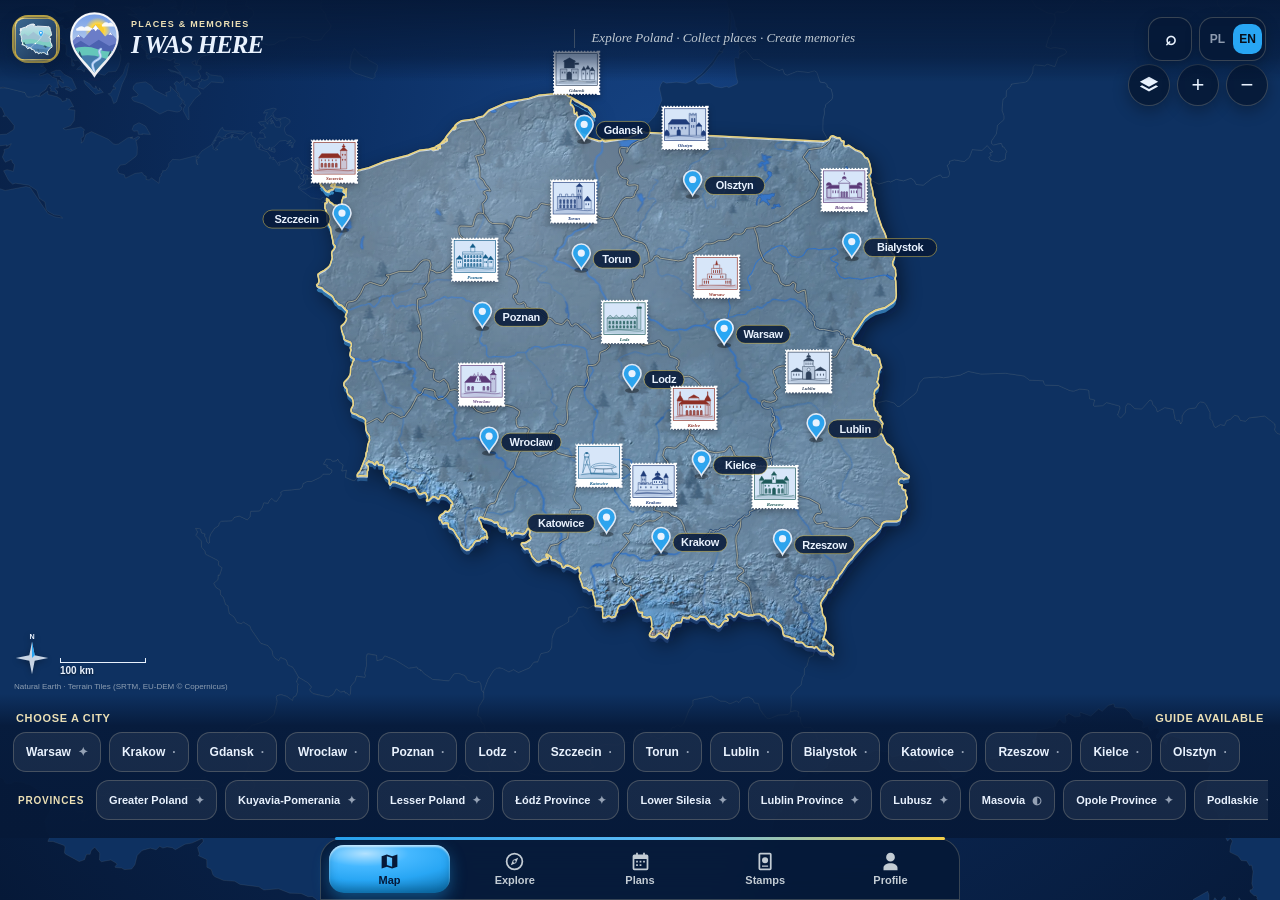
==== commit 379417bc: "8.9.1: główny akcent błękitny zamiast różowego Akcent #28A6F4 w całej aplikacji (menu, pinezki, prze" ====
--- a/atlas.html
+++ b/atlas.html
@@ -66,7 +66,7 @@
   </section>
 
   <div class="map-legend" aria-hidden="true">
-    <svg class="compass" viewBox="0 0 40 40"><path d="M20 2 23 17 38 20 23 23 20 38 17 23 2 20 17 17Z" fill="currentColor" opacity=".85"/><path d="M20 2 23 17 20 20Z" fill="#F4288B"/><text x="20" y="-1" text-anchor="middle">N</text></svg>
+    <svg class="compass" viewBox="0 0 40 40"><path d="M20 2 23 17 38 20 23 23 20 38 17 23 2 20 17 17Z" fill="currentColor" opacity=".85"/><path d="M20 2 23 17 20 20Z" fill="#28A6F4"/><text x="20" y="-1" text-anchor="middle">N</text></svg>
     <div class="scale"><span class="scale-bar" id="scaleBar"></span><span class="scale-text" id="scaleText">100 km</span></div>
   </div>
   <div class="attribution" id="atlasFooter">Natural Earth · Terrain Tiles (SRTM, EU-DEM © Copernicus)</div>
--- a/assets/atlas.css
+++ b/assets/atlas.css
@@ -1,9 +1,9 @@
 
-:root{--ink:#1d3c54;--cream:#e3ecf8;--sea:#d5e8e7;--map:#b6c7d6;--country:#b5cbde;--edge:#58738b;--paper:rgba(247,251,255,.94);--chip:#f6f9fe;--tone:#536d6c;--accent:#cb4c89;--glow:#f8e7a9}
+:root{--ink:#1d3c54;--cream:#e3ecf8;--sea:#d5e8e7;--map:#b6c7d6;--country:#b5cbde;--edge:#58738b;--paper:rgba(247,251,255,.94);--chip:#f6f9fe;--tone:#536d6c;--accent:#4c9acb;--glow:#f8e7a9}
 *{box-sizing:border-box}
 html,body{margin:0;width:100%;height:100%;overscroll-behavior:none;font-family:Inter,-apple-system,BlinkMacSystemFont,"Segoe UI",sans-serif;color:var(--ink);background:var(--cream)}
-body[data-style=night]{--ink:#e9eef4;--cream:#0e1533;--sea:#142647;--map:#163d38;--country:#21534f;--edge:#80c3ba;--paper:rgba(18,29,57,.92);--chip:#1d315b;--tone:#b1cacb;--accent:#ef78b2;--glow:#87adcf}
-body[data-style=terrain]{--ink:#2f3744;--cream:#e7ecf1;--sea:#c5e6e9;--map:#96b3cc;--country:#9cb9d2;--edge:#577d9f;--paper:rgba(239,244,250,.94);--chip:#eef6fe;--tone:#5e6b77;--accent:#cc568f;--glow:#ead68e}
+body[data-style=night]{--ink:#e9eef4;--cream:#0e1533;--sea:#142647;--map:#163d38;--country:#21534f;--edge:#80c3ba;--paper:rgba(18,29,57,.92);--chip:#1d315b;--tone:#b1cacb;--accent:#78c1ef;--glow:#87adcf}
+body[data-style=terrain]{--ink:#2f3744;--cream:#e7ecf1;--sea:#c5e6e9;--map:#96b3cc;--country:#9cb9d2;--edge:#577d9f;--paper:rgba(239,244,250,.94);--chip:#eef6fe;--tone:#5e6b77;--accent:#569fcc;--glow:#ead68e}
 button,input{font:inherit}button{cursor:pointer;-webkit-tap-highlight-color:transparent}button:focus-visible,a:focus-visible,input:focus-visible{outline:3px solid var(--accent);outline-offset:3px}
 #atlasApp{position:relative;width:100%;height:100dvh;min-height:570px;isolation:isolate;overflow:hidden;background:radial-gradient(circle at 50% 27%,#e0e8f1 0%,var(--sea) 85%);color:var(--ink)}
 body[data-style=night] #atlasApp{background:radial-gradient(circle at 50% 30%,#27405e 0%,#0a1332 100%)}
@@ -26,7 +26,7 @@
 .map-regional{fill:var(--tone);font-size:12px;text-anchor:middle;opacity:.52;letter-spacing:.1em}
 .city-dot{cursor:pointer;transform-box:view-box;transform-origin:0 0}
 .city-ring{fill:#ffffff;stroke:var(--edge);stroke-width:2.2;opacity:.93}
-.city-core{fill:#c44984;stroke:#ffffff;stroke-width:1.9}
+.city-core{fill:#4995c4;stroke:#ffffff;stroke-width:1.9}
 .city-hit{fill:transparent}
 .city-spotlight{fill:#ffe99a;opacity:0;filter:url(#cityGlow);transition:opacity .2s}
 .city-dot.selected .city-spotlight,.city-dot:hover .city-spotlight{opacity:.65}
--- a/assets/atlas-light-v5.css
+++ b/assets/atlas-light-v5.css
@@ -1,7 +1,7 @@
 
 /* I Was Here — Illustrated Light Atlas 5.0 (the selected concept 1). */
-:root{--cream:#e5effc;--sea:#bed7f2;--country:#c1d5e9;--edge:#476075;--paper:rgba(239,245,254,.95);--chip:#f6f9fe;--tone:#61707d;--accent:#bd407c;--ink:#25453d}
-body[data-style=light]{--cream:#e4effd;--sea:#c1dcf6;--country:#bbd1e7;--edge:#476783;--paper:rgba(240,246,254,.95);--chip:rgba(247,251,255,.97);--tone:#606f7c;--accent:#c74282;--ink:#23413a}
+:root{--cream:#e5effc;--sea:#bed7f2;--country:#c1d5e9;--edge:#476075;--paper:rgba(239,245,254,.95);--chip:#f6f9fe;--tone:#61707d;--accent:#408dbd;--ink:#25453d}
+body[data-style=light]{--cream:#e4effd;--sea:#c1dcf6;--country:#bbd1e7;--edge:#476783;--paper:rgba(240,246,254,.95);--chip:rgba(247,251,255,.97);--tone:#606f7c;--accent:#4294c7;--ink:#23413a}
 body[data-style=terrain]{--country:#a9ded7;--edge:#46627b;--paper:rgba(230,240,251,.97);--chip:#eaf2fa}
 #atlasApp{background:radial-gradient(ellipse at 48% 39%,#dfecfd 4%,#d7f0eb 56%,#9cc4f3 112%)}
 body[data-style=night] #atlasApp{background:radial-gradient(ellipse at 55% 42%,#2a476f 0%,#131a3a 88%)}
@@ -32,8 +32,8 @@
 .city-label{fill:#20324d;paint-order:stroke;stroke:#f0f6fe;stroke-width:6.5px;font-size:19px;font-family:Georgia,Palatino,serif;font-weight:800;letter-spacing:-.025em}
 body[data-style=night] .city-label{stroke:#172941;stroke-width:5px;fill:#c7dbf6}
 .city-ring{stroke:#46647e;stroke-width:2.9;fill:#f5f9fe;opacity:1}
-.city-core{fill:#d2478a;stroke:#ebf3fe;stroke-width:1.4}
-.city-dot.selected .city-ring{stroke:#cd4386;stroke-width:4;fill:#bdd8fc}
+.city-core{fill:#479dd2;stroke:#ebf3fe;stroke-width:1.4}
+.city-dot.selected .city-ring{stroke:#4398cd;stroke-width:4;fill:#bdd8fc}
 .city-spotlight{fill:#e9cd6a;filter:url(#cityGlow)}
 .city-hit{cursor:pointer}
 .atlas-top{background:linear-gradient(180deg,rgba(233,242,254,.97),rgba(233,242,254,.83) 65%,transparent);padding-top:calc(9px + env(safe-area-inset-top,0px))}
@@ -45,7 +45,7 @@
 .atlas-hero{top:calc(119px + env(safe-area-inset-top,0px))}
 .atlas-hero h1{font-family:Georgia,Palatino,serif;color:#28374d;font-weight:500;letter-spacing:-.05em;text-shadow:0 2px 14px #f0f6fe}
 body[data-style=night] .atlas-hero h1{color:#e9f0f6;text-shadow:none}
-.atlas-hero .eyebrow{letter-spacing:.18em;color:#ac4476}
+.atlas-hero .eyebrow{letter-spacing:.18em;color:#4484ac}
 .atlas-hero p{color:#566471}
 .atlas-bottom{background:linear-gradient(to bottom,transparent,rgba(242,247,254,.94) 18%,rgba(242,247,254,.98));box-shadow:0 -13px 45px #869eb320}
 body[data-style=night] .atlas-bottom{background:linear-gradient(to bottom,transparent,rgba(14,22,55,.94) 18%,rgba(14,22,55,.97))}
--- a/assets/atlas-premium.css
+++ b/assets/atlas-premium.css
@@ -1,10 +1,10 @@
 /* I Was Here 7.0 — Atlas premium: granat Bałtyku, oliwkowy ląd z prawdziwym reliefem, bursztynowe pinezki.
  * Zmienne interfejsu (--ui-*) są wspólne dla nagłówka, kart, planów i dolnej nawigacji, więc wszystkie ekrany
  * mają spójną kolorystykę. Style: atlas (domyślny), light (dawny jasny atlas), night, terrain. */
-body{--navy:#0A254F;--navy-2:#061938;--olive:#486985;--olive-2:#618DB3;--water:#2A6FC8;--sand:#ECE0B5;--amber:#F4288B;--amber-2:#FFD84A;--cream:#E9F2FE;
- --ui-bg:rgba(6,25,56,.92);--ui-panel:#0C2C59;--ui-fg:#E9F2FE;--ui-sub:#c3ccd4;--ui-line:rgba(236,224,181,.22);--ui-chip:rgba(233,242,254,.07);--ui-accent:#F4288B;--ui-accent-fg:#070e1a;
+body{--navy:#0A254F;--navy-2:#061938;--olive:#486985;--olive-2:#618DB3;--water:#2A6FC8;--sand:#ECE0B5;--amber:#28A6F4;--amber-2:#FFD84A;--cream:#E9F2FE;
+ --ui-bg:rgba(6,25,56,.92);--ui-panel:#0C2C59;--ui-fg:#E9F2FE;--ui-sub:#c3ccd4;--ui-line:rgba(236,224,181,.22);--ui-chip:rgba(233,242,254,.07);--ui-accent:#28A6F4;--ui-accent-fg:#070e1a;
  --tabbar-h:calc(62px + env(safe-area-inset-bottom,0px))}
-body[data-style=light]{--ui-bg:rgba(240,246,254,.96);--ui-panel:#f4f8fe;--ui-fg:#23413a;--ui-sub:#5d6a75;--ui-line:#c3cfdb;--ui-chip:#f6faff;--ui-accent:#e0247f;--ui-accent-fg:#ffffff;--water:#5c8fd5}
+body[data-style=light]{--ui-bg:rgba(240,246,254,.96);--ui-panel:#f4f8fe;--ui-fg:#23413a;--ui-sub:#5d6a75;--ui-line:#c3cfdb;--ui-chip:#f6faff;--ui-accent:#2498e0;--ui-accent-fg:#ffffff;--water:#5c8fd5}
 body[data-style=night]{--ui-bg:rgba(4,13,31,.94);--ui-panel:#091a38;--ui-sub:#a8b9b9}
 body[data-style=terrain]{--ui-panel:#16352f;--ui-bg:rgba(10,33,28,.93)}
 html,body{background:var(--navy-2)}
@@ -191,7 +191,7 @@
 .tabbar button b{font-weight:700;max-width:100%;text-align:center;line-height:1.05;overflow-wrap:anywhere}
 @media(max-width:360px){.tabbar button{font-size:8.6px}.tabbar svg{width:19px;height:19px}}
 .tabbar svg{width:21px;height:21px;fill:currentColor}
-.tabbar button.active{background:linear-gradient(160deg,#ff459f,var(--amber) 55%,#d91a76);color:#ffffff;box-shadow:0 6px 16px rgba(244,40,139,.35)}
+.tabbar button.active{background:linear-gradient(160deg,#45b8ff,var(--amber) 55%,#1a90d9);color:#061938;box-shadow:0 6px 16px rgba(40,166,244,.35)}
 @media(min-width:700px){.tabbar{left:50%;right:auto;transform:translateX(-50%);width:min(640px,100%);border-radius:22px 22px 0 0;border:1px solid var(--ui-line)}.tabbar button{font-size:11px}}
 
 /* ---------- panele zakładek, dialog, komunikat */
@@ -237,7 +237,7 @@
 .seg button{min-height:42px;padding:8px 13px;border-radius:12px;border:1px solid var(--ui-line);background:var(--ui-chip);color:var(--ui-fg);font-weight:800;font-size:13px}
 .seg button[aria-pressed=true]{background:var(--ui-accent);color:var(--ui-accent-fg);border-color:transparent}
 .tab-panel a{color:var(--amber-2)}
-body[data-style=light] .tab-panel a{color:#b42a6d}
+body[data-style=light] .tab-panel a{color:#2a7fb4}
 .sr-only{position:absolute;width:1px;height:1px;overflow:hidden;clip:rect(0 0 0 0);white-space:nowrap}
 .picker{width:min(420px,calc(100vw - 28px));border:1px solid var(--ui-line);border-radius:20px;padding:16px;background:var(--ui-panel);color:var(--ui-fg);box-shadow:0 30px 60px rgba(0,0,0,.5)}
 .picker::backdrop{background:rgba(2,9,23,.6)}
@@ -281,7 +281,7 @@
 .passport-card{display:flex;align-items:center;gap:12px;width:100%;text-align:left;margin:4px 0 14px;padding:12px 14px;border-radius:18px;border:1px solid rgba(255,216,74,.55);background:linear-gradient(150deg,rgba(255,216,74,.18),rgba(255,216,74,.04));color:var(--ui-fg);cursor:pointer;font:inherit}
 .passport-card img{flex:none}.passport-card span{flex:1;min-width:0;display:flex;flex-direction:column;gap:2px}
 .passport-card b{font-size:16px}.passport-card small{font-size:12px;color:var(--ui-sub)}.passport-card .pc-stats{color:var(--ui-fg);font-weight:700}
-.passport-card em{font-style:normal;font-weight:800;color:var(--amber,#F4288B);white-space:nowrap}
+.passport-card em{font-style:normal;font-weight:800;color:var(--amber,#28A6F4);white-space:nowrap}
 .passport-card:focus-visible{outline:3px solid var(--ui-accent);outline-offset:2px}
 .pi-actions a{display:inline-flex;align-items:center;min-height:36px;padding:0 10px;border-radius:10px;border:1px solid var(--ui-line);color:var(--ui-fg);text-decoration:none;font-weight:700;font-size:12px}
 .tabbar svg{fill:currentColor}
@@ -303,7 +303,7 @@
 .ud-btn{display:flex;flex-direction:column;align-items:flex-start;gap:3px;min-height:64px;padding:10px 12px;border-radius:14px;border:1px solid var(--ui-line);background:var(--ui-panel);color:var(--ui-fg);text-align:left;font:800 13px/1.2 Inter,-apple-system,sans-serif;cursor:pointer;position:relative}
 .ud-btn small{font-weight:600;font-size:11px;color:var(--ui-sub);line-height:1.25}
 .ud-btn:disabled{opacity:.55;cursor:progress}
-.ud-btn[data-ud=xlsx]{border-color:rgba(244,40,139,.65)}
+.ud-btn[data-ud=xlsx]{border-color:rgba(40,166,244,.65)}
 .ud-file input{position:absolute;inset:0;opacity:0;width:100%;height:100%;cursor:pointer}
 .ud-file:focus-within{outline:2px solid var(--ui-accent);outline-offset:2px}
 .ud-email{display:grid;gap:5px;font-size:12px;color:var(--ui-sub);margin:4px 0 8px}
--- a/assets/place-extras.css
+++ b/assets/place-extras.css
@@ -3,7 +3,7 @@
 .iwh-wiki{margin:12px 0 4px;display:flex;flex-direction:column;gap:4px}
 .iwh-wiki-link{display:inline-flex;align-items:center;gap:6px;align-self:flex-start;min-height:44px;padding:10px 14px;border-radius:14px;background:#0C2C59;color:#ffffff!important;font-weight:800;font-size:13px;text-decoration:none!important;line-height:1.3}
 .iwh-wiki-link:not(.verified){background:#e9ecf0;color:#0C2C59!important}
-.iwh-wiki-link:focus-visible{outline:3px solid #F4288B;outline-offset:2px}
+.iwh-wiki-link:focus-visible{outline:3px solid #28A6F4;outline-offset:2px}
 .iwh-wiki small{font-size:10.5px;color:#697685;line-height:1.4}
 .iwh-journal-btn .ij-count{font-weight:700;opacity:.85}
 
@@ -15,24 +15,24 @@
 .ij-head{display:flex;align-items:center;gap:12px;margin-bottom:12px}
 .ij-head>div{flex:1;min-width:0}
 .ij-icon{font-size:34px;line-height:1}
-.ij-kicker{display:block;font-size:10px;font-weight:800;letter-spacing:.14em;text-transform:uppercase;color:#c41c6d}
+.ij-kicker{display:block;font-size:10px;font-weight:800;letter-spacing:.14em;text-transform:uppercase;color:#1c84c4}
 .ij-head h2{margin:2px 0 0;font-size:19px;letter-spacing:-.03em;line-height:1.25;overflow-wrap:anywhere}
 .ij-x{flex:none;width:44px;height:44px;border:0;border-radius:14px;background:#eef2f1;color:#0C2C59;font-size:17px;font-weight:800;cursor:pointer}
 .ij-label{display:block;font-size:12px;font-weight:800;margin:4px 0 6px}
 #ijNotes{width:100%;box-sizing:border-box;border:1px solid #d6dbdf;border-radius:14px;padding:12px;font:inherit;font-size:16px;line-height:1.5;resize:vertical;min-height:110px;background:#ffffff;color:inherit}
-#ijNotes:focus-visible{outline:3px solid #F4288B;outline-offset:1px}
+#ijNotes:focus-visible{outline:3px solid #28A6F4;outline-offset:1px}
 .ij-row{display:flex;justify-content:space-between;align-items:center;gap:8px;margin:14px 0 8px}
 .ij-row h3{margin:0;font-size:13px}
 .ij-status{font-size:11px;color:#3d576d;font-weight:700}
 .ij-grid{display:grid;grid-template-columns:repeat(auto-fill,minmax(96px,1fr));gap:8px}
 .ij-grid figure{margin:0;position:relative;aspect-ratio:1;border-radius:14px;overflow:hidden;background:#e7eaec}
 .ij-thumb{all:unset;cursor:pointer;display:block;width:100%;height:100%}
-.ij-thumb:focus-visible{outline:3px solid #F4288B;outline-offset:-3px}
+.ij-thumb:focus-visible{outline:3px solid #28A6F4;outline-offset:-3px}
 .ij-thumb img{width:100%;height:100%;object-fit:cover;display:block}
 .ij-rm{position:absolute;top:5px;right:5px;width:32px;height:32px;border:0;border-radius:50%;background:rgba(7,18,41,.72);color:#ffffff;font-weight:800;cursor:pointer}
-.ij-add{display:flex;align-items:center;justify-content:center;min-height:48px;margin-top:10px;border:2px dashed #F4288B;border-radius:14px;color:#a80f59;font-weight:800;font-size:13px;cursor:pointer;position:relative}
+.ij-add{display:flex;align-items:center;justify-content:center;min-height:48px;margin-top:10px;border:2px dashed #28A6F4;border-radius:14px;color:#0f6da8;font-weight:800;font-size:13px;cursor:pointer;position:relative}
 .ij-add input{position:absolute;inset:0;opacity:0;cursor:pointer;width:100%}
-.ij-add:focus-within{outline:3px solid #F4288B;outline-offset:2px}
+.ij-add:focus-within{outline:3px solid #28A6F4;outline-offset:2px}
 .ij-add.disabled{opacity:.45;cursor:not-allowed}
 .ij-msg{color:#b3261e;font-size:12px;margin:8px 0 0;min-height:0}
 .ij-msg:empty{display:none}
@@ -46,9 +46,9 @@
 /* Paszport Warszawy: pieczątka + przycisk dziennika */
 .stamp-wrap{position:relative;display:flex;min-width:0}
 .stamp-wrap>.stamp{flex:1;min-width:0}
-.stamp .ij-count{font-size:10px;color:#a80f59;font-weight:800}
+.stamp .ij-count{font-size:10px;color:#0f6da8;font-weight:800}
 .stamp-journal{position:absolute;top:5px;right:5px;width:34px;height:34px;border:0;border-radius:50%;background:#0C2C59;color:#ffffff;font-size:15px;display:grid;place-items:center;box-shadow:0 2px 6px #0c1f4d33;cursor:pointer}
-.stamp-journal:focus-visible{outline:3px solid #F4288B;outline-offset:2px}
+.stamp-journal:focus-visible{outline:3px solid #28A6F4;outline-offset:2px}
 .interest-first .section-title{margin-top:18px}
 .journal-thumb img{width:44px;height:44px;object-fit:cover;border-radius:10px;display:block}
 .plan-item .ij-count{margin-left:4px;color:#FFD84A;font-weight:700}
@@ -79,7 +79,7 @@
 
 /* 8.5 — Pieczątki: klikalne liczniki, znaczki miast (zablokowane szare), listy z „Byłem tu” */
 .pp-stats button{display:block;background:#DEE9F7;border:1px solid transparent;border-radius:14px;padding:10px 6px;text-align:center;min-width:0;cursor:pointer;font:inherit;color:inherit}
-.pp-stats button:hover,.pp-stats button:focus-visible{border-color:#F4288B;outline:none}
+.pp-stats button:hover,.pp-stats button:focus-visible{border-color:#28A6F4;outline:none}
 .pp-stats b{display:block;font-size:20px;color:#0C2C59}.pp-stats b i{font-style:normal;font-size:12px;color:#5c6979;font-weight:700}
 .pp-stats small{display:block;font-size:10px;line-height:1.25;color:#5c6979}
 .pp-stamps{list-style:none;margin:0 0 6px;padding:0;display:grid;grid-template-columns:repeat(auto-fill,minmax(96px,1fr));gap:10px}
@@ -88,7 +88,7 @@
 .pp-stamp:not(.on) .pp-art{filter:grayscale(1);opacity:.45}
 .pp-toggle{min-height:36px;padding:0 12px;border:1px solid #0C2C59;border-radius:12px;background:#ffffff;color:#0C2C59;font:800 12px/1 Inter,-apple-system,sans-serif;cursor:pointer;white-space:nowrap}
 .pp-toggle[aria-pressed=true]{background:#2F7A70;border-color:#2F7A70;color:#ffffff}
-.pp-toggle:focus-visible{outline:3px solid #F4288B;outline-offset:2px}
+.pp-toggle:focus-visible{outline:3px solid #28A6F4;outline-offset:2px}
 .pp-search{width:100%;box-sizing:border-box;min-height:44px;border:1px solid #d6dbdf;border-radius:12px;padding:0 12px;font:inherit;font-size:16px;margin:0 0 8px;background:#ffffff;color:#132743}
 .pp-row{display:flex;align-items:center;gap:10px;background:#ffffff;border:1px solid #e4e6e9;border-radius:14px;padding:8px}
 .pp-row.on{border-color:#9db9d2;background:#F3F7FB}
@@ -102,7 +102,7 @@
 
 /* 8.5 — 📝 notatki i zdjęcia przy zdobytych pieczątkach */
 .pp-note{flex:none;width:36px;height:36px;border:1px solid #d6dbdf;border-radius:12px;background:#ffffff;font-size:16px;cursor:pointer}
-.pp-note:focus-visible{outline:3px solid #F4288B;outline-offset:2px}
+.pp-note:focus-visible{outline:3px solid #28A6F4;outline-offset:2px}
 .pp-stamp-act{display:flex;gap:6px;align-items:center;justify-content:center}
 
 /* Wrocław collection: the same perforated stamp motif as the city collection. */
--- a/assets/app-nav.css
+++ b/assets/app-nav.css
@@ -4,7 +4,7 @@
 .app-nav:not(.tabbar) button{flex:1;min-width:0;min-height:50px;display:flex;flex-direction:column;align-items:center;justify-content:center;gap:3px;border:0;border-radius:15px;background:none;color:#c3ccd4;font:700 10px/1.1 Inter,-apple-system,sans-serif;padding:4px 2px;cursor:pointer;-webkit-tap-highlight-color:transparent}
 .app-nav:not(.tabbar) button b{font-weight:700;max-width:100%;text-align:center;overflow-wrap:anywhere}
 .app-nav:not(.tabbar) svg{width:21px;height:21px;fill:currentColor}
-.app-nav:not(.tabbar) button.active{background:linear-gradient(160deg,#ff459f,#F4288B 55%,#d91a76);color:#ffffff;box-shadow:0 6px 16px rgba(244,40,139,.35)}
+.app-nav:not(.tabbar) button.active{background:linear-gradient(160deg,#45b8ff,#28A6F4 55%,#1a90d9);color:#061938;box-shadow:0 6px 16px rgba(40,166,244,.35)}
 .app-nav:not(.tabbar) button:focus-visible{outline:3px solid #FFD84A;outline-offset:2px}
 @media(min-width:700px){.app-nav:not(.tabbar){left:50%;right:auto;transform:translateX(-50%);width:min(640px,100%);border-radius:22px 22px 0 0;border:1px solid rgba(236,224,181,.22)}.app-nav:not(.tabbar) button{font-size:11px}}
 @media(max-width:360px){.app-nav:not(.tabbar) button{font-size:9px}.app-nav:not(.tabbar) svg{width:19px;height:19px}}
@@ -13,7 +13,7 @@
 .poland-fab{position:relative;z-index:2;flex:none;width:48px;height:48px;margin:0;display:grid;place-items:center;border-radius:14px;pointer-events:auto;box-shadow:0 6px 16px rgba(7,18,41,.4);transition:transform .15s ease}
 .poland-fab img{width:48px;height:48px;display:block}
 .poland-fab:active{transform:scale(.94)}
-.poland-fab:focus-visible{outline:3px solid #F4288B;outline-offset:3px}
+.poland-fab:focus-visible{outline:3px solid #28A6F4;outline-offset:3px}
 @media(prefers-reduced-motion:reduce){.poland-fab{transition:none}}
 /* Wąskie ekrany (iPhone SE/mini): sama pinezka bez napisu, żeby mapka zmieściła się w jednej linii */
 @media(max-width:370px){.top .brand .wordmark,.atlas-top .brand-name{display:none}.poland-fab,.poland-fab img{width:44px;height:44px}}
@@ -22,5 +22,5 @@
 
 /* Map and brand share the same Atlas destination, in DOM and keyboard order. */
 .top>.brand,.atlas-top>.brand{margin-right:auto;min-width:0;color:inherit;text-decoration:none;border-radius:12px}
-.top>.brand:focus-visible,.atlas-top>.brand:focus-visible{outline:3px solid #F4288B;outline-offset:3px}
+.top>.brand:focus-visible,.atlas-top>.brand:focus-visible{outline:3px solid #28A6F4;outline-offset:3px}
 @media(max-width:420px){.top .brand .wordmark{display:none}}
--- a/assets/explore-themes.css
+++ b/assets/explore-themes.css
@@ -3,7 +3,7 @@
 .ex-featured{display:flex;gap:10px;overflow-x:auto;scroll-snap-type:x mandatory;padding:2px 2px 10px;margin:0 -2px;-webkit-overflow-scrolling:touch}
 .ex-route{all:unset;box-sizing:border-box;cursor:pointer;display:flex;align-items:center;gap:12px;padding:10px;border-radius:16px;border:1px solid var(--ui-line);background:rgba(0,0,0,.14);color:var(--ui-fg);width:100%}
 .ex-route.big{flex:none;width:min(80%,300px);scroll-snap-align:start;background:linear-gradient(150deg,color-mix(in srgb,var(--ex) 55%,transparent),rgba(0,0,0,.2));border-color:color-mix(in srgb,var(--ex) 70%,#F1DC8E)}
-.ex-route:focus-visible,.ex-theme:focus-visible,.ex-back:focus-visible{outline:3px solid #F4288B;outline-offset:2px}
+.ex-route:focus-visible,.ex-theme:focus-visible,.ex-back:focus-visible{outline:3px solid #28A6F4;outline-offset:2px}
 .ex-rt{display:flex;flex-direction:column;gap:2px;min-width:0}
 .ex-rt small{font-size:10px;font-weight:800;letter-spacing:.1em;text-transform:uppercase;color:var(--amber-2,#FFD84A)}
 .ex-rt b{font-size:14px;line-height:1.25;overflow-wrap:anywhere}
@@ -28,7 +28,7 @@
 .ex-note{margin-top:14px}
 body[data-style=light] .ex-route,body[data-style=light] .ex-theme{background:#ffffff}
 body[data-style=light] .ex-route.big,body[data-style=light] .ex-hero{background:linear-gradient(150deg,color-mix(in srgb,var(--ex) 22%,#ffffff),#ffffff)}
-body[data-style=light] .ex-rt small,body[data-style=light] .ex-theme em,body[data-style=light] .ex-back,body[data-style=light] .ex-kicker{color:#b42a6d}
+body[data-style=light] .ex-rt small,body[data-style=light] .ex-theme em,body[data-style=light] .ex-back,body[data-style=light] .ex-kicker{color:#2a7fb4}
 @supports not (background:color-mix(in srgb,red,blue)){.ex-route.big,.ex-hero,.ex-theme{background:rgba(0,0,0,.18)}}
 /* Przewodnik regionu: rozszerzona historia miejsca i szlaki, na których leży punkt */
 .place-history{margin:14px 0 4px;padding:14px;border-radius:16px;background:#E2ECF8;color:#132743}
@@ -38,5 +38,5 @@
 .place-routes{display:flex;flex-wrap:wrap;gap:8px;margin:10px 0 4px}
 .place-routes a{display:inline-flex;align-items:center;gap:8px;min-height:40px;padding:4px 12px 4px 4px;border-radius:14px;background:#0C2C59;color:#ffffff!important;font-size:12px;font-weight:800;text-decoration:none!important}
 .place-routes a .ex-art{filter:none}
-.place-routes-label{display:block;width:100%;font-size:11px;font-weight:800;letter-spacing:.1em;text-transform:uppercase;color:#a80f59}
+.place-routes-label{display:block;width:100%;font-size:11px;font-weight:800;letter-spacing:.1em;text-transform:uppercase;color:#0f6da8}
 .made-by{margin:18px 0 4px;text-align:center;font:italic 700 12px/1.4 Georgia,Palatino,serif;letter-spacing:.02em;opacity:.8}
--- a/assets/theme-marbles.css
+++ b/assets/theme-marbles.css
@@ -1,27 +1,28 @@
-/* I Was Here 8.9 — motyw „kulki na torze”: niebieskie tło, różowo-żółte tory, szklane kulki.
+/* I Was Here 8.9 — motyw „kulki na torze”: niebieskie tło, błękitno-żółte tory, szklane kulki.
    Ładowany jako ostatni arkusz na atlas.html, region.html i index.html. Paleta bazowa została przeliczona w plikach CSS/JS;
    tutaj tylko akcenty motywu. */
 :root{
   --iwh-navy:#0C2C59;--iwh-navy-deep:#061938;--iwh-blue:#2a74b8;--iwh-sky:#5c8fd5;
-  --iwh-pink:#F4288B;--iwh-pink-hi:#ff62b4;--iwh-yellow:#FFD84A;--iwh-teal:#3fa396;
-  --iwh-marble-hi:inset 0 2px 2px rgba(255,255,255,.6),inset 0 -4px 8px rgba(110,0,60,.32);
+  --iwh-accent:#28A6F4;--iwh-accent-hi:#62c3ff;--iwh-yellow:#FFD84A;--iwh-teal:#3fa396;
+  --iwh-marble-hi:inset 0 2px 2px rgba(255,255,255,.6),inset 0 -4px 8px rgba(0,68,110,.32);
 }
-/* Warszawa używa zmiennej --accent (dawny koral) */
-:root{--accent:#F4288B}
+/* Warszawa używa zmiennej --accent (dawny koral); od 8.9.1 błękitny */
+:root{--accent:#28A6F4}
 
-/* Aktywne przyciski dolnego menu = różowa kulka z połyskiem */
+/* Aktywne przyciski dolnego menu = błękitna kulka z połyskiem (ciemny tekst dla kontrastu) */
 .tabbar button.active,.app-nav:not(.tabbar) button.active{
-  box-shadow:0 6px 16px rgba(244,40,139,.38),var(--iwh-marble-hi);
-  background:radial-gradient(120% 90% at 30% 18%,#ffb3dc 0%,#ff459f 30%,#F4288B 62%,#b10f5d 100%);
+  box-shadow:0 6px 16px rgba(40,166,244,.38),var(--iwh-marble-hi);
+  background:radial-gradient(120% 90% at 30% 18%,#b3e2ff 0%,#45b8ff 30%,#28A6F4 62%,#0f73b1 100%);
+  color:#061938;
 }
-/* Szyna nad dolnym menu: tor różowo→żółty */
+/* Szyna nad dolnym menu: tor błękitny→żółty */
 .tabbar::before,.app-nav:not(.tabbar)::before{
   content:"";position:absolute;left:14px;right:14px;top:-2px;height:3px;border-radius:3px;pointer-events:none;
-  background:linear-gradient(90deg,var(--iwh-pink),var(--iwh-yellow));opacity:.95;
+  background:linear-gradient(90deg,var(--iwh-accent),var(--iwh-accent-hi) 55%,var(--iwh-yellow));opacity:.95;
 }
 /* Pigułki filtrów i przyciski główne: zaokrąglone jak kapsuły toru */
 .chip.active,.chip.chosen,button.primary,.btn-primary{
-  box-shadow:0 4px 12px rgba(244,40,139,.3),var(--iwh-marble-hi);
+  box-shadow:0 4px 12px rgba(40,166,244,.3),var(--iwh-marble-hi);
 }
 /* Mapka Polski w nagłówku: ramka w kolorze żółtej kulki */
 .poland-fab{box-shadow:0 6px 16px rgba(6,25,56,.45),0 0 0 2px rgba(255,216,74,.75)}
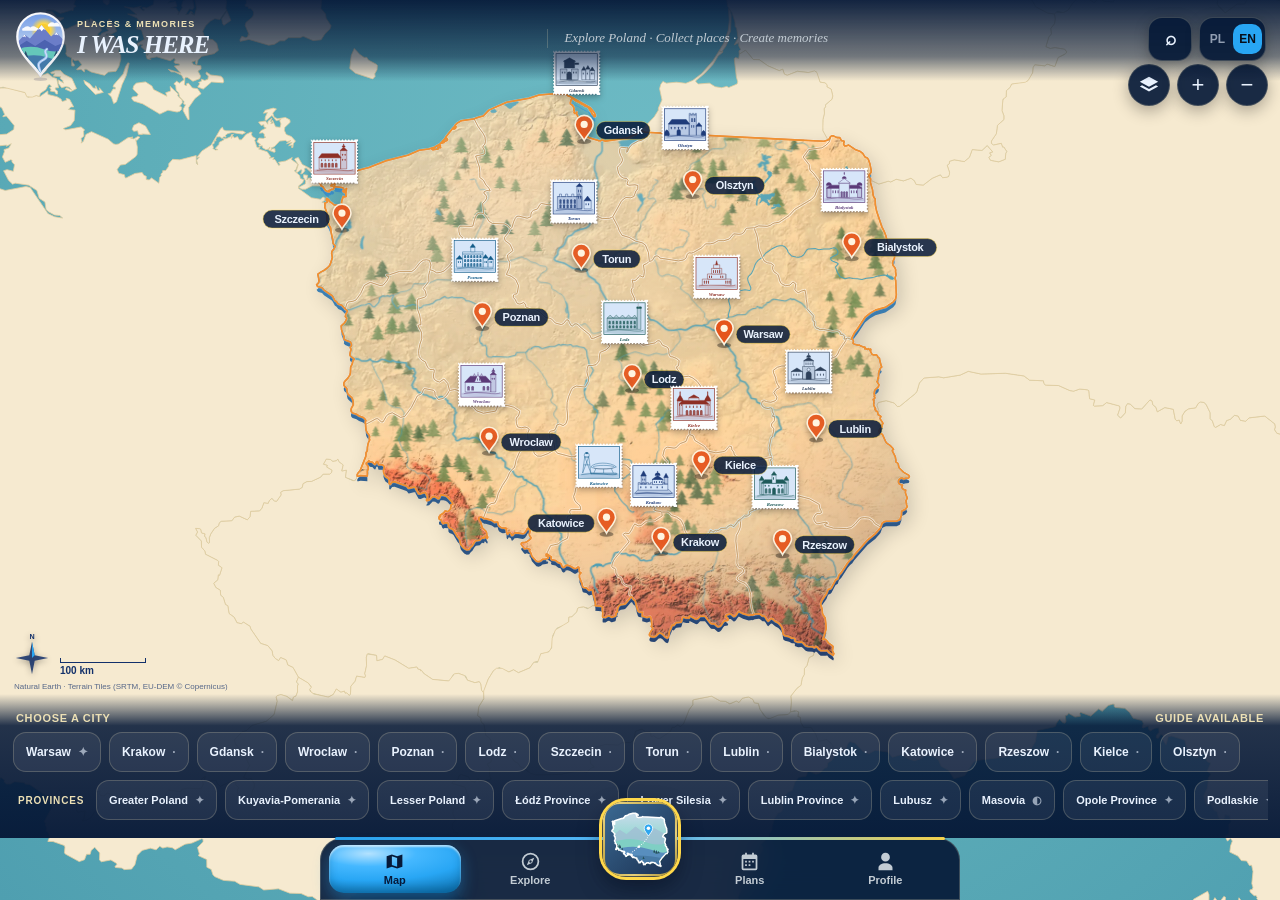
==== commit ebcdbdb0: "8.11.0: pływająca mapa Polski w środku dolnego menu, Pieczątki w Profilu Co-Authored-By: Claude Sonn" ====
--- a/atlas.html
+++ b/atlas.html
@@ -27,7 +27,7 @@
     <svg id="polandSvg" viewBox="0 0 900 680" preserveAspectRatio="xMidYMid meet" xmlns="http://www.w3.org/2000/svg" role="img" aria-label="Interactive map of Poland with 14 cities and 16 provinces"></svg>
   </div>
 
-  <header class="atlas-top"><a class="poland-fab" id="atlasFloat" href="./atlas.html" title="Show all of Poland" aria-label="Show the whole map of Poland"><img src="./assets/brand-mark.svg" alt="" width="48" height="48"></a>
+  <header class="atlas-top">
     <a class="brand" id="atlasLogo" href="./atlas.html" aria-label="I Was Here — Show the whole Atlas map">
       <span class="brand-logo" aria-hidden="true"><img src="./assets/brand-pin-landscape.svg" alt="" width="33" height="45"></span>
       <span class="brand-name"><strong>I Was Here</strong><small id="atlasSubtitle">Places &amp; Memories</small></span>
@@ -95,7 +95,7 @@
   <div class="toast" id="toast" role="status" aria-live="polite"></div>
   <dialog class="picker" id="planPicker" aria-labelledby="pickerTitle"></dialog>
 
-  <nav class="tabbar app-nav" id="appNav" data-page="atlas" aria-label="Main"></nav>
+  <nav class="tabbar app-nav" id="appNav" data-page="atlas" aria-label="Main"><a class="poland-fab" id="atlasFloat" href="./atlas.html" title="Show all of Poland" aria-label="Show the whole map of Poland"><img src="./assets/brand-mark.svg" alt="" width="48" height="48"></a></nav>
 </main>
 <script src="./assets/brand-v5.js"></script>
 <script src="./assets/poland-geography.js"></script>
--- a/assets/atlas-premium.css
+++ b/assets/atlas-premium.css
@@ -64,8 +64,8 @@
 
 /* ---------- pinezki miast: stały rozmiar na ekranie, status odwiedzin */
 .city-dot{cursor:pointer;outline:none}
-.city-dot .pin{fill:var(--amber);stroke:var(--cream);stroke-width:1.6;filter:drop-shadow(0 3px 3px rgba(0,0,0,.35))}
-.city-dot .pin-dot{fill:var(--cream)}
+.city-dot .pin{fill:var(--pin,var(--amber));stroke:var(--pin-edge,var(--cream));stroke-width:1.6;filter:drop-shadow(0 3px 3px rgba(0,0,0,.35))}
+.city-dot .pin-dot{fill:var(--pin-dot,var(--cream))}
 .city-dot .pin-shadow{fill:rgba(0,0,0,.35)}
 .city-dot .pin-mark{font:900 8px/1 system-ui,-apple-system,sans-serif;fill:#17253b;pointer-events:none}
 .city-dot.st-visited .pin{fill:#3fa396}
--- a/assets/app-nav.css
+++ b/assets/app-nav.css
@@ -24,3 +24,8 @@
 .top>.brand,.atlas-top>.brand{margin-right:auto;min-width:0;color:inherit;text-decoration:none;border-radius:12px}
 .top>.brand:focus-visible,.atlas-top>.brand:focus-visible{outline:3px solid #28A6F4;outline-offset:3px}
 @media(max-width:420px){.top .brand .wordmark{display:none}}
+
+/* 8.11.0 — pływająca mapa Polski w środku dolnego menu: większa od ikon, wystaje ok. 50 % nad menu (76 px, 38 px nad krawędzią) */
+.app-nav .poland-fab{flex:none;align-self:flex-start;width:76px;height:76px;margin:-44px 2px 0;border-radius:24px;z-index:3;box-shadow:0 0 0 3px #FFD84A,0 10px 22px rgba(3,12,30,.55)}
+.app-nav .poland-fab img{width:100%;height:100%;border-radius:24px}
+@media(max-width:360px){.app-nav .poland-fab{width:66px;height:66px;margin:-38px 0 0}}
--- a/assets/theme-marbles.css
+++ b/assets/theme-marbles.css
@@ -29,3 +29,39 @@
 @media(prefers-reduced-motion:no-preference){
   .tabbar button.active,.app-nav:not(.tabbar) button.active{transition:box-shadow .2s ease}
 }
+
+/* ===== 8.10.0 — mapa „Pergamin”: ciepła, przyjazna kolorystyka stylu Atlas =====
+   Dotyczy tylko stylu domyślnego (Atlas); Jasny, Noc i Teren zachowują własne kolory.
+   Kremowy ląd, turkusowe morze, terakotowe góry (relief w assets/poland-relief.webp), pomarańczowe pinezki. */
+body:not([data-style=light]):not([data-style=night]):not([data-style=terrain]){
+  --olive:#fdefc3;--water:#4aa0b5;
+  --pin:#e5541b;--pin-edge:#fff4e0;--pin-dot:#fff4e0;
+}
+body:not([data-style=light]):not([data-style=night]):not([data-style=terrain]) #atlasApp{background:radial-gradient(ellipse at 52% 18%,#6dbac4 0%,#5eaeb9 55%,#4f9fb0 100%)}
+body:not([data-style=light]):not([data-style=night]):not([data-style=terrain]) .neighbour{fill:#f6ead0;stroke:#e0cc9f}
+body:not([data-style=light]):not([data-style=night]):not([data-style=terrain]) .relief{opacity:.95}
+body:not([data-style=light]):not([data-style=night]):not([data-style=terrain]) .country-shadow{opacity:.18}
+body:not([data-style=light]):not([data-style=night]):not([data-style=terrain]) .country-border{stroke:#e5571c;opacity:1;stroke-width:1.6px;filter:none}
+body:not([data-style=light]):not([data-style=night]):not([data-style=terrain]) .prov-line{stroke:#b4803f;opacity:.75}
+body:not([data-style=light]):not([data-style=night]):not([data-style=terrain]) .prov-halo{stroke:#ffffff;opacity:.35}
+body:not([data-style=light]):not([data-style=night]):not([data-style=terrain]) .atlas-geo-river{stroke:#4aa0b5}
+body:not([data-style=light]):not([data-style=night]):not([data-style=terrain]) .atlas-geo-lake{fill:#4aa0b5;stroke:#4aa0b5}
+/* napisy skali, kompas i źródło na jasnym lądzie: granat */
+body:not([data-style=light]):not([data-style=night]):not([data-style=terrain]) .compass,
+body:not([data-style=light]):not([data-style=night]):not([data-style=terrain]) .scale-text,
+body:not([data-style=light]):not([data-style=night]):not([data-style=terrain]) .attribution{color:#12306a;fill:#12306a;text-shadow:none}
+body:not([data-style=light]):not([data-style=night]):not([data-style=terrain]) .scale{color:#12306a;border-color:#12306a}
+/* lasy: zieleń zamiast niebiesko-szarego */
+body:not([data-style=light]):not([data-style=night]):not([data-style=terrain]) .atlas-forest [fill="#45536a"]{fill:#5b4630}
+body:not([data-style=light]):not([data-style=night]):not([data-style=terrain]) .atlas-forest [fill="#365d80"]{fill:#3f6b3a}
+body:not([data-style=light]):not([data-style=night]):not([data-style=terrain]) .atlas-forest [fill="#53738f"]{fill:#55823f}
+body:not([data-style=light]):not([data-style=night]):not([data-style=terrain]) .atlas-forest [fill="#6786a2"]{fill:#6f9a4d}
+body:not([data-style=light]):not([data-style=night]):not([data-style=terrain]) .atlas-forest [stroke="#a0b9cf"]{stroke:#b6d08c}
+
+/* ===== 8.10.1 — styl Noc: czytelne napisy =====
+   W stylu Noc zmienna --cream oznacza ciemne tło (#0e1533), a napisy na mapie i znak „I WAS HERE” brały z niej kolor,
+   więc były granatowe na granatowym; dodatkowo regułę stylu Noc z obrysem 5 px (specyficzność wyższa niż w pigułce) przykrywał tekst. Jawne jasne kolory tylko dla stylu Noc. */
+body[data-style=night] .city-label-pill .city-label{fill:#e9f2fe;stroke:none;paint-order:normal}
+body[data-style=night] .brand-name strong{color:#e9f2fe}
+body[data-style=night] .brand-name small{color:#ece0b5}
+body[data-style=night]{--pin-edge:#e9f2fe;--pin-dot:#0e1533}
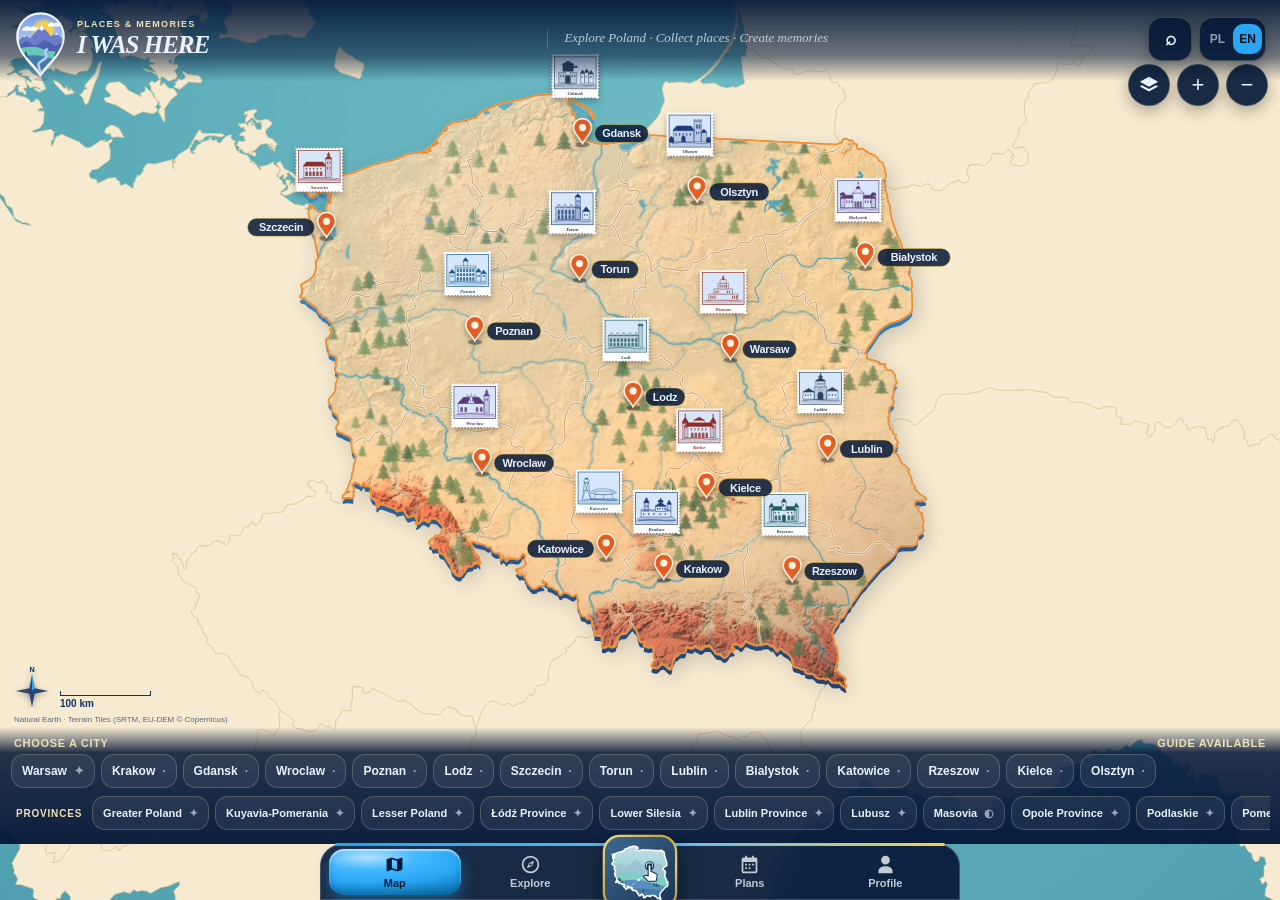
==== commit 92a9d878: "8.15.0: dłoń w menu, pojedyncza ramka, zwarty układ, atrakcje partia 4 Co-Authored-By: Claude Sonnet" ====
--- a/atlas.html
+++ b/atlas.html
@@ -95,7 +95,7 @@
   <div class="toast" id="toast" role="status" aria-live="polite"></div>
   <dialog class="picker" id="planPicker" aria-labelledby="pickerTitle"></dialog>
 
-  <nav class="tabbar app-nav" id="appNav" data-page="atlas" aria-label="Main"><a class="poland-fab" id="atlasFloat" href="./atlas.html" title="Show all of Poland" aria-label="Show the whole map of Poland"><img src="./assets/brand-mark.svg" alt="" width="48" height="48"></a></nav>
+  <nav class="tabbar app-nav" id="appNav" data-page="atlas" aria-label="Main"><a class="poland-fab" id="atlasFloat" href="./atlas.html" title="Show all of Poland" aria-label="Show the whole map of Poland"><img src="./assets/brand-mark-nav.svg" alt="" width="48" height="48"></a></nav>
 </main>
 <script src="./assets/brand-v5.js"></script>
 <script src="./assets/poland-geography.js"></script>
--- a/assets/atlas-premium.css
+++ b/assets/atlas-premium.css
@@ -3,7 +3,7 @@
  * mają spójną kolorystykę. Style: atlas (domyślny), light (dawny jasny atlas), night, terrain. */
 body{--navy:#0A254F;--navy-2:#061938;--olive:#486985;--olive-2:#618DB3;--water:#2A6FC8;--sand:#ECE0B5;--amber:#28A6F4;--amber-2:#FFD84A;--cream:#E9F2FE;
  --ui-bg:rgba(6,25,56,.92);--ui-panel:#0C2C59;--ui-fg:#E9F2FE;--ui-sub:#c3ccd4;--ui-line:rgba(236,224,181,.22);--ui-chip:rgba(233,242,254,.07);--ui-accent:#28A6F4;--ui-accent-fg:#070e1a;
- --tabbar-h:calc(62px + env(safe-area-inset-bottom,0px))}
+ --tabbar-h:calc(56px + env(safe-area-inset-bottom,0px))}
 body[data-style=light]{--ui-bg:rgba(240,246,254,.96);--ui-panel:#f4f8fe;--ui-fg:#23413a;--ui-sub:#5d6a75;--ui-line:#c3cfdb;--ui-chip:#f6faff;--ui-accent:#2498e0;--ui-accent-fg:#ffffff;--water:#5c8fd5}
 body[data-style=night]{--ui-bg:rgba(4,13,31,.94);--ui-panel:#091a38;--ui-sub:#a8b9b9}
 body[data-style=terrain]{--ui-panel:#16352f;--ui-bg:rgba(10,33,28,.93)}
@@ -317,3 +317,10 @@
 .ud-preview details{margin:0 0 8px;font-size:12px}
 .ud-row{display:flex;flex-wrap:wrap;gap:8px;align-items:center;margin:6px 0}
 @media(max-width:360px){.ud-actions{grid-template-columns:1fr}}
+
+/* 8.15.0 — bardziej zwarty dolny panel Atlasu i menu */
+.atlas-bottom{padding:10px 10px 6px!important}
+.atlas-bottom .browse-title{padding:0 4px 5px}
+.city-strip{gap:6px;padding:0 1px 8px}
+.city-chip{min-height:34px;padding:5px 10px}
+.tabbar{padding:4px 8px calc(4px + env(safe-area-inset-bottom,0px))}
--- a/assets/app-nav.css
+++ b/assets/app-nav.css
@@ -26,6 +26,12 @@
 @media(max-width:420px){.top .brand .wordmark{display:none}}
 
 /* 8.11.0 — pływająca mapa Polski w środku dolnego menu: większa od ikon, wystaje ok. 50 % nad menu (76 px, 38 px nad krawędzią) */
-.app-nav .poland-fab{flex:none;align-self:flex-start;width:76px;height:76px;margin:-44px 2px 0;border-radius:24px;z-index:3;box-shadow:0 0 0 3px #FFD84A,0 10px 22px rgba(3,12,30,.55)}
-.app-nav .poland-fab img{width:100%;height:100%;border-radius:24px}
-@media(max-width:360px){.app-nav .poland-fab{width:66px;height:66px;margin:-38px 0 0}}
+.app-nav .poland-fab{flex:none;align-self:center;width:76px;height:76px;margin:-13px 2px;border-radius:17px;z-index:3;box-shadow:0 8px 18px rgba(3,12,30,.5)}
+.app-nav .poland-fab img{width:100%;height:100%;border-radius:17px}
+@media(max-width:360px){.app-nav .poland-fab{width:66px;height:66px;margin:-8px 0}}
+
+/* 8.15.0 — zwarte menu: niższe przyciski, mapa Polski nadal wycentrowana i większa */
+.app-nav:not(.tabbar){padding:4px 8px calc(4px + env(safe-area-inset-bottom,0px));gap:2px}
+.app-nav:not(.tabbar) button{min-height:48px;border-radius:14px}
+.app-nav .poland-fab{margin:-14px 2px}
+@media(max-width:360px){.app-nav .poland-fab{margin:-9px 0}}
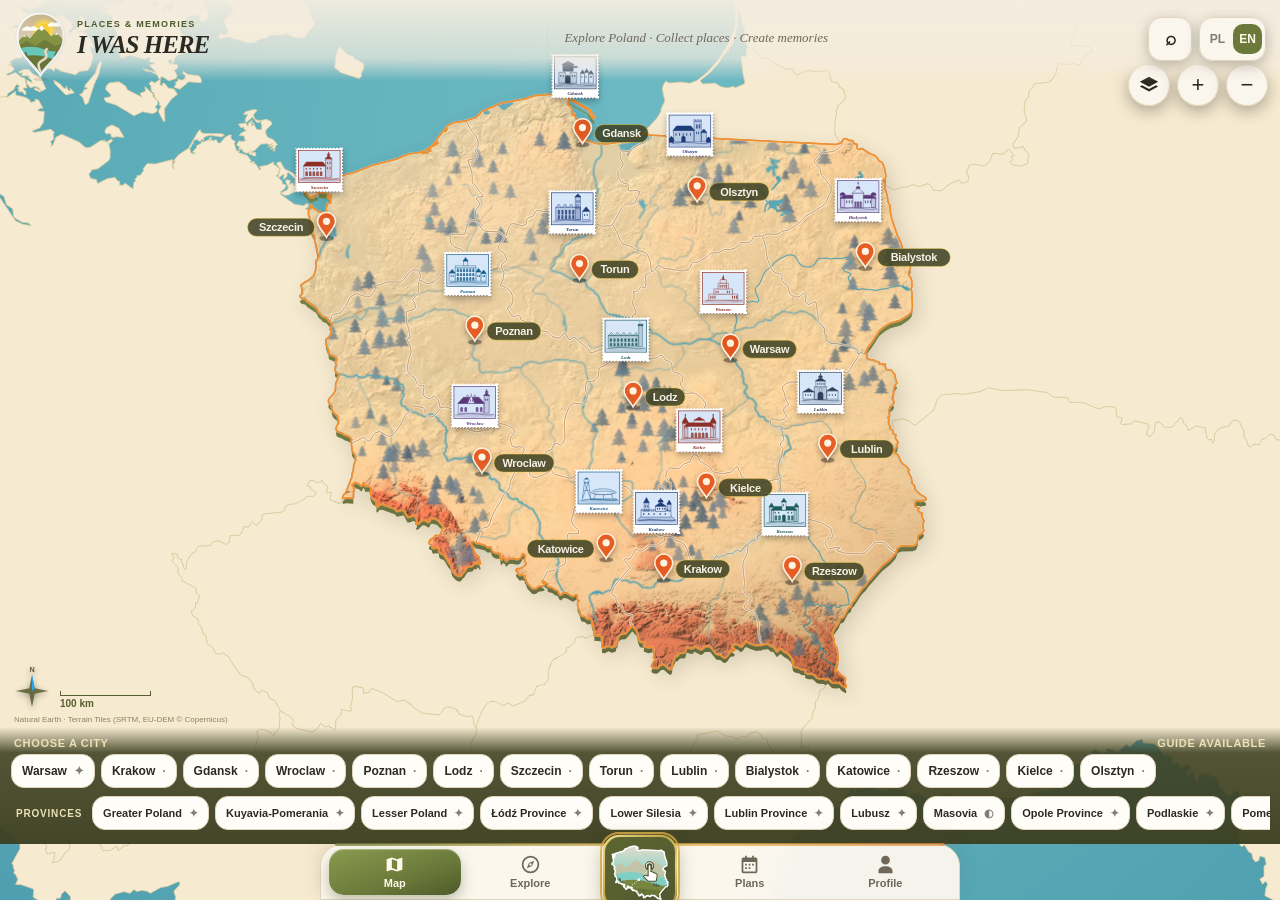
==== commit 97f574cb: "8.17.0: motyw „Safari” (krem, oliwka, piasek) w całej aplikacji Przeliczenie niebieskiej palety (too" ====
--- a/atlas.html
+++ b/atlas.html
@@ -3,7 +3,7 @@
 <head>
 <meta charset="utf-8">
 <meta name="viewport" content="width=device-width, initial-scale=1, viewport-fit=cover">
-<meta name="theme-color" content="#0A254F">
+<meta name="theme-color" content="#494D29">
 <meta name="apple-mobile-web-app-capable" content="yes">
 <meta name="apple-mobile-web-app-status-bar-style" content="black-translucent">
 <meta name="apple-mobile-web-app-title" content="I Was Here">
@@ -19,6 +19,7 @@
 <link rel="stylesheet" href="./assets/app-nav.css">
 <link rel="stylesheet" href="./assets/explore-themes.css">
 <link rel="stylesheet" href="./assets/theme-marbles.css">
+<link rel="stylesheet" href="./assets/theme-safari.css">
 <title>I Was Here — Poland Atlas</title>
 </head>
 <body data-style="atlas">
--- a/assets/atlas.css
+++ b/assets/atlas.css
@@ -1,32 +1,32 @@
 
-:root{--ink:#1d3c54;--cream:#e3ecf8;--sea:#d5e8e7;--map:#b6c7d6;--country:#b5cbde;--edge:#58738b;--paper:rgba(247,251,255,.94);--chip:#f6f9fe;--tone:#536d6c;--accent:#4c9acb;--glow:#f8e7a9}
+:root{--ink:#545830;--cream:#f5eddf;--sea:#d5e8e7;--map:#d6c9ac;--country:#d8ccb0;--edge:#657135;--paper:rgba(251,249,243,.94);--chip:#fbf8f1;--tone:#536d6c;--accent:#78873f;--glow:#f8e7a9}
 *{box-sizing:border-box}
 html,body{margin:0;width:100%;height:100%;overscroll-behavior:none;font-family:Inter,-apple-system,BlinkMacSystemFont,"Segoe UI",sans-serif;color:var(--ink);background:var(--cream)}
 body[data-style=night]{--ink:#e9eef4;--cream:#0e1533;--sea:#142647;--map:#163d38;--country:#21534f;--edge:#80c3ba;--paper:rgba(18,29,57,.92);--chip:#1d315b;--tone:#b1cacb;--accent:#78c1ef;--glow:#87adcf}
 body[data-style=terrain]{--ink:#2f3744;--cream:#e7ecf1;--sea:#c5e6e9;--map:#96b3cc;--country:#9cb9d2;--edge:#577d9f;--paper:rgba(239,244,250,.94);--chip:#eef6fe;--tone:#5e6b77;--accent:#569fcc;--glow:#ead68e}
 button,input{font:inherit}button{cursor:pointer;-webkit-tap-highlight-color:transparent}button:focus-visible,a:focus-visible,input:focus-visible{outline:3px solid var(--accent);outline-offset:3px}
-#atlasApp{position:relative;width:100%;height:100dvh;min-height:570px;isolation:isolate;overflow:hidden;background:radial-gradient(circle at 50% 27%,#e0e8f1 0%,var(--sea) 85%);color:var(--ink)}
+#atlasApp{position:relative;width:100%;height:100dvh;min-height:570px;isolation:isolate;overflow:hidden;background:radial-gradient(circle at 50% 27%,#efe8db 0%,var(--sea) 85%);color:var(--ink)}
 body[data-style=night] #atlasApp{background:radial-gradient(circle at 50% 30%,#27405e 0%,#0a1332 100%)}
 #atlasApp:after{content:"";pointer-events:none;position:absolute;inset:0;background:repeating-linear-gradient(110deg,rgba(255,255,255,.05) 0 1px,transparent 1px 28px);mix-blend-mode:soft-light;z-index:4}
 .atlas-map{position:absolute;inset:0;display:grid;place-items:center;z-index:1}
 #polandSvg{width:100%;height:100%;touch-action:none;cursor:grab}
 #polandSvg:active{cursor:grabbing}
 .water{fill:var(--sea)}
-.country-shadow{fill:#204f79;opacity:.14;filter:url(#blurShadow)}
+.country-shadow{fill:#666b3a;opacity:.14;filter:url(#blurShadow)}
 .country-base{fill:var(--country);stroke:var(--edge);stroke-width:2.6;stroke-linejoin:round}
 .country-border{fill:none;stroke:rgba(255,255,255,.52);stroke-width:1.1;stroke-linejoin:round}
-.forest{fill:#6484a0;opacity:.35}body[data-style=night] .forest{fill:#7aa5ca;opacity:.19}
-.contour{fill:none;stroke:#6c8397;stroke-width:1.2;opacity:.27}body[data-style=night] .contour{stroke:#adc1d2;opacity:.1}body[data-style=terrain] .contour{stroke:#3c576f;opacity:.54}
-.river{fill:none;stroke:#6e9ebd;stroke-width:6;stroke-linecap:round;opacity:.87;filter:drop-shadow(0 1px 0 white)}body[data-style=night] .river{stroke:#6495d8;filter:none}
+.forest{fill:#717f3c;opacity:.35}body[data-style=night] .forest{fill:#7aa5ca;opacity:.19}
+.contour{fill:none;stroke:#717e3b;stroke-width:1.2;opacity:.27}body[data-style=night] .contour{stroke:#adc1d2;opacity:.1}body[data-style=terrain] .contour{stroke:#3c576f;opacity:.54}
+.river{fill:none;stroke:#808f43;stroke-width:6;stroke-linecap:round;opacity:.87;filter:drop-shadow(0 1px 0 white)}body[data-style=night] .river{stroke:#6495d8;filter:none}
 .river-detail{fill:none;stroke:#e6ffff;stroke-width:1;opacity:.85}
-.mountain{fill:none;stroke:#7088b1;stroke-width:7;opacity:.24;stroke-linecap:round}body[data-style=terrain] .mountain{stroke:#4c6796;opacity:.38}
+.mountain{fill:none;stroke:#7c8b41;stroke-width:7;opacity:.24;stroke-linecap:round}body[data-style=terrain] .mountain{stroke:#4c6796;opacity:.38}
 .lake{fill:#8dbcc0;opacity:.79}
 .atlas-wash{fill:url(#landGradient);opacity:.3}
 .map-label{fill:var(--tone);font-size:11px;letter-spacing:.24em;text-anchor:middle;font-weight:800;opacity:.78}
 .map-regional{fill:var(--tone);font-size:12px;text-anchor:middle;opacity:.52;letter-spacing:.1em}
 .city-dot{cursor:pointer;transform-box:view-box;transform-origin:0 0}
 .city-ring{fill:#ffffff;stroke:var(--edge);stroke-width:2.2;opacity:.93}
-.city-core{fill:#4995c4;stroke:#ffffff;stroke-width:1.9}
+.city-core{fill:#75823d;stroke:#ffffff;stroke-width:1.9}
 .city-hit{fill:transparent}
 .city-spotlight{fill:#ffe99a;opacity:0;filter:url(#cityGlow);transition:opacity .2s}
 .city-dot.selected .city-spotlight,.city-dot:hover .city-spotlight{opacity:.65}
@@ -37,7 +37,7 @@
 .atlas-top{position:absolute;top:0;left:0;right:0;z-index:20;padding:calc(14px + env(safe-area-inset-top,0px)) 18px 16px;display:flex;justify-content:space-between;gap:10px;align-items:flex-start;pointer-events:none;background:linear-gradient(to bottom,var(--paper),transparent 97%)}
 .atlas-top>*{pointer-events:auto}
 .brand{display:flex;align-items:center;gap:10px;color:inherit;text-decoration:none}
-.brand-logo{background:#1b3c56;border-radius:15px;display:grid;place-items:center;width:47px;height:47px;font-size:25px;box-shadow:0 9px 20px #1238}
+.brand-logo{background:#545830;border-radius:15px;display:grid;place-items:center;width:47px;height:47px;font-size:25px;box-shadow:0 9px 20px #1238}
 .brand-name strong{display:block;font-family:Georgia,serif;font-weight:500;font-size:24px;line-height:1.1;letter-spacing:-.04em}
 .brand-name small{display:block;font-size:9px;letter-spacing:.17em;text-transform:uppercase;font-weight:800;color:var(--tone);margin-top:5px}
 .atlas-actions{display:flex;align-items:center;gap:7px}
--- a/assets/atlas-light-v5.css
+++ b/assets/atlas-light-v5.css
@@ -1,19 +1,19 @@
 
 /* I Was Here — Illustrated Light Atlas 5.0 (the selected concept 1). */
-:root{--cream:#e5effc;--sea:#bed7f2;--country:#c1d5e9;--edge:#476075;--paper:rgba(239,245,254,.95);--chip:#f6f9fe;--tone:#61707d;--accent:#408dbd;--ink:#25453d}
+:root{--cream:#f7f0e3;--sea:#e2d9c4;--country:#e0d6c0;--edge:#56602D;--paper:rgba(249,245,236,.95);--chip:#fbf8f1;--tone:#636f34;--accent:#6f7c3a;--ink:#25453d}
 body[data-style=light]{--cream:#e4effd;--sea:#c1dcf6;--country:#bbd1e7;--edge:#476783;--paper:rgba(240,246,254,.95);--chip:rgba(247,251,255,.97);--tone:#606f7c;--accent:#4294c7;--ink:#23413a}
 body[data-style=terrain]{--country:#a9ded7;--edge:#46627b;--paper:rgba(230,240,251,.97);--chip:#eaf2fa}
-#atlasApp{background:radial-gradient(ellipse at 48% 39%,#dfecfd 4%,#d7f0eb 56%,#9cc4f3 112%)}
+#atlasApp{background:radial-gradient(ellipse at 48% 39%,#f6eedf 4%,#d7f0eb 56%,#a2b35d 112%)}
 body[data-style=night] #atlasApp{background:radial-gradient(ellipse at 55% 42%,#2a476f 0%,#131a3a 88%)}
-#atlasApp:before{content:"";position:absolute;pointer-events:none;inset:0;opacity:.3;z-index:0;background-image:repeating-linear-gradient(23deg,rgba(255,255,255,.1) 0px,rgba(255,255,255,.1) 1px,transparent 1px,transparent 28px),repeating-linear-gradient(113deg,rgba(65,88,108,.025) 0,rgba(65,88,108,.025) 2px,transparent 2px,transparent 17px)}
+#atlasApp:before{content:"";position:absolute;pointer-events:none;inset:0;opacity:.3;z-index:0;background-image:repeating-linear-gradient(23deg,rgba(255,255,255,.1) 0px,rgba(255,255,255,.1) 1px,transparent 1px,transparent 28px),repeating-linear-gradient(113deg,rgba(110,115,66,.025) 0,rgba(110,115,66,.025) 2px,transparent 2px,transparent 17px)}
 #atlasApp:after{opacity:.14}
 #polandSvg{overflow:visible}
-.country-shadow{fill:#37455b;opacity:.22;filter:url(#blurShadow)}
-.country-base{fill:#cddceb;stroke:#3f586e;stroke-width:2.7}
-.country-border{stroke:#44637e;stroke-width:3;opacity:.95;filter:drop-shadow(0 1px .4px #e8f2fe)}
+.country-shadow{fill:#62663a;opacity:.22;filter:url(#blurShadow)}
+.country-base{fill:#eae0cd;stroke:#6e7341;stroke-width:2.7}
+.country-border{stroke:#58632f;stroke-width:3;opacity:.95;filter:drop-shadow(0 1px .4px #f8f2e6)}
 body[data-style=night] .country-border{stroke:#f4df92;filter:none}
 .country-base,.country-border{stroke-linecap:round;stroke-linejoin:round}
-.atlas-province{stroke:#e8f2fe;stroke-width:2.3;stroke-linejoin:round;stroke-linecap:round;opacity:.89}
+.atlas-province{stroke:#f8f2e6;stroke-width:2.3;stroke-linejoin:round;stroke-linecap:round;opacity:.89}
 body[data-style=night] .atlas-province{filter:brightness(.43) saturate(1.18)}
 body[data-style=terrain] .atlas-province{filter:saturate(1.3) brightness(.94)}
 .atlas-farmland{mix-blend-mode:multiply}
@@ -22,44 +22,44 @@
 .atlas-hills{filter:drop-shadow(0 3px 1px #3e5c5544)}
 body[data-style=night] .atlas-forest{filter:brightness(.6)}
 body[data-style=night] .atlas-hills{filter:brightness(.75)}
-.atlas-geo-river{fill:none;stroke-linecap:round;stroke-linejoin:round;filter:drop-shadow(0 1px 0 #f1f7fe);opacity:.97}
-.atlas-geo-lake{fill:#8db9e1;stroke:#c7e7df;stroke-width:1;opacity:.94}
+.atlas-geo-river{fill:none;stroke-linecap:round;stroke-linejoin:round;filter:drop-shadow(0 1px 0 #faf6ed);opacity:.97}
+.atlas-geo-lake{fill:#ccbc98;stroke:#c7e7df;stroke-width:1;opacity:.94}
 body[data-style=night] .atlas-geo-river{filter:none;opacity:.6}
-.map-regional{opacity:.29;fill:#526576;font-weight:900;letter-spacing:.17em}
+.map-regional{opacity:.29;fill:#5B6530;font-weight:900;letter-spacing:.17em}
 body[data-style=night] .map-regional{fill:#b1bfcb;opacity:.33}
 .city-landmark{pointer-events:none;opacity:.97;filter:drop-shadow(0 3px 1px #4f64763a)}
 body[data-style=night] .city-landmark{filter:brightness(.92) drop-shadow(0 3px 5px #f2d15955)}
-.city-label{fill:#20324d;paint-order:stroke;stroke:#f0f6fe;stroke-width:6.5px;font-size:19px;font-family:Georgia,Palatino,serif;font-weight:800;letter-spacing:-.025em}
+.city-label{fill:#51552f;paint-order:stroke;stroke:#faf5ed;stroke-width:6.5px;font-size:19px;font-family:Georgia,Palatino,serif;font-weight:800;letter-spacing:-.025em}
 body[data-style=night] .city-label{stroke:#172941;stroke-width:5px;fill:#c7dbf6}
-.city-ring{stroke:#46647e;stroke-width:2.9;fill:#f5f9fe;opacity:1}
-.city-core{fill:#479dd2;stroke:#ebf3fe;stroke-width:1.4}
-.city-dot.selected .city-ring{stroke:#4398cd;stroke-width:4;fill:#bdd8fc}
+.city-ring{stroke:#59642f;stroke-width:2.9;fill:#fbf7f1;opacity:1}
+.city-core{fill:#798840;stroke:#f9f3e9;stroke-width:1.4}
+.city-dot.selected .city-ring{stroke:#76843e;stroke-width:4;fill:#efe2c8}
 .city-spotlight{fill:#e9cd6a;filter:url(#cityGlow)}
 .city-hit{cursor:pointer}
-.atlas-top{background:linear-gradient(180deg,rgba(233,242,254,.97),rgba(233,242,254,.83) 65%,transparent);padding-top:calc(9px + env(safe-area-inset-top,0px))}
+.atlas-top{background:linear-gradient(180deg,rgba(248,242,231,.97),rgba(248,242,231,.83) 65%,transparent);padding-top:calc(9px + env(safe-area-inset-top,0px))}
 body[data-style=night] .atlas-top{background:linear-gradient(180deg,rgba(12,20,50,.92),transparent)}
 .brand-logo{background:none!important;box-shadow:none!important;width:53px;height:57px;border-radius:0}
 .brand-logo img{display:block;height:100%;width:100%;object-fit:contain}
 .brand-name strong{font-family:Georgia,Palatino,serif;font-size:29px;font-weight:750;font-style:italic;letter-spacing:-.06em}
 .brand-name small{font-family:Arial,sans-serif;letter-spacing:.20em;font-weight:800;font-size:9px}
 .atlas-hero{top:calc(119px + env(safe-area-inset-top,0px))}
-.atlas-hero h1{font-family:Georgia,Palatino,serif;color:#28374d;font-weight:500;letter-spacing:-.05em;text-shadow:0 2px 14px #f0f6fe}
+.atlas-hero h1{font-family:Georgia,Palatino,serif;color:#555932;font-weight:500;letter-spacing:-.05em;text-shadow:0 2px 14px #faf5ed}
 body[data-style=night] .atlas-hero h1{color:#e9f0f6;text-shadow:none}
-.atlas-hero .eyebrow{letter-spacing:.18em;color:#4484ac}
-.atlas-hero p{color:#566471}
-.atlas-bottom{background:linear-gradient(to bottom,transparent,rgba(242,247,254,.94) 18%,rgba(242,247,254,.98));box-shadow:0 -13px 45px #869eb320}
+.atlas-hero .eyebrow{letter-spacing:.18em;color:#6a7638}
+.atlas-hero p{color:#5A6530}
+.atlas-bottom{background:linear-gradient(to bottom,transparent,rgba(250,246,238,.94) 18%,rgba(250,246,238,.98));box-shadow:0 -13px 45px #869eb320}
 body[data-style=night] .atlas-bottom{background:linear-gradient(to bottom,transparent,rgba(14,22,55,.94) 18%,rgba(14,22,55,.97))}
-.city-card{background:rgba(236,244,254,.98);border:1px solid #b2c7d9;box-shadow:0 8px 25px #3e576d22}
+.city-card{background:rgba(249,244,234,.98);border:1px solid #d6c9ab;box-shadow:0 8px 25px #3e576d22}
 body[data-style=night] .city-card{background:var(--paper)}
-.city-chip{background:rgba(249,252,255,.94);border-color:#bbccdc}
-.city-chip.active{background:#24354f;color:#f1f7fe;border-color:#24354f}
-.city-action{background:#243959;color:#e8f2fe;box-shadow:0 4px 14px #24395935}
-.city-action:hover:not(:disabled){background:#325675}
-.atlas-bottom .browse-title{color:#616f7c}
-.pill{background:rgba(243,248,254,.94);border-color:#c5d0db}
-.style-panel{background:rgba(241,247,254,.97);border-color:#bcccda}
-.style-panel button.active{background:#2c3e59;color:#edf4fe}
-.attribution{border-radius:10px;padding:5px 7px;background:rgba(240,246,254,.72)}
+.city-chip{background:rgba(252,249,244,.94);border-color:#daceb3}
+.city-chip.active{background:#545831;color:#faf6ed;border-color:#545831}
+.city-action{background:#595D34;color:#f8f2e6;box-shadow:0 4px 14px #24395935}
+.city-action:hover:not(:disabled){background:#6C713F}
+.atlas-bottom .browse-title{color:#636e34}
+.pill{background:rgba(250,247,239,.94);border-color:#ddd2b9}
+.style-panel{background:rgba(250,246,237,.97);border-color:#d9ceb2}
+.style-panel button.active{background:#5c6136;color:#f9f4ea}
+.attribution{border-radius:10px;padding:5px 7px;background:rgba(250,245,237,.72)}
 body[data-style=night] .attribution{background:rgba(20,33,66,.68)}
 @media(max-width:650px){
  .brand-logo{width:40px;height:45px}
@@ -81,38 +81,38 @@
 /* I Was Here 5.1 — przełącznik PL | EN z wyróżnionym aktywnym językiem */
 .pill.lang-switch{display:inline-flex;align-items:center;gap:2px;padding:3px}
 .pill.lang-switch span{min-width:28px;padding:9px 6px;border-radius:10px;line-height:1;text-align:center;opacity:.6}
-.pill.lang-switch span.on{background:var(--ink,#233248);color:var(--paper,#f3f8fe);opacity:1}
+.pill.lang-switch span.on{background:var(--ink,#50542F);color:var(--paper,#faf7ef);opacity:1}
 
 /* I Was Here 6.0 — województwa: pasek pod miastami, obrys regionu, pinezki miejscowości */
 .region-strip{padding-top:0;align-items:center}
-.region-strip .strip-label{flex:none;font-size:10px;font-weight:900;letter-spacing:.08em;text-transform:uppercase;color:#616f7c;padding:0 4px 0 5px}
+.region-strip .strip-label{flex:none;font-size:10px;font-weight:900;letter-spacing:.08em;text-transform:uppercase;color:#636e34;padding:0 4px 0 5px}
 .region-chip{padding:8px 11px;font-size:11px}
 .city-card{flex-wrap:wrap}
 .card-towns{flex:1 0 100%;display:flex;gap:6px;overflow-x:auto;scrollbar-width:none;margin:2px -3px -3px;padding:2px 3px 3px}
 .card-towns::-webkit-scrollbar{display:none}
 .card-towns[hidden]{display:none}
-.town-chip{flex:none;border:1px solid #bbccdc;background:#f6faff;color:#24354f;border-radius:11px;padding:7px 10px;font:inherit;font-size:11px;font-weight:800;white-space:nowrap;cursor:pointer}
+.town-chip{flex:none;border:1px solid #daceb3;background:#fbf8f2;color:#545831;border-radius:11px;padding:7px 10px;font:inherit;font-size:11px;font-weight:800;white-space:nowrap;cursor:pointer}
 .town-chip small{opacity:.6;font-weight:800}
-.town-chip.active{background:#24354f;color:#f1f7fe;border-color:#24354f}
+.town-chip.active{background:#545831;color:#faf6ed;border-color:#545831}
 .town-chip.city{border-style:dashed}
 .region-hit{fill:transparent;stroke:none;pointer-events:all;cursor:pointer;transition:fill .2s}
-@media(hover:hover){.region-hit:hover{fill:rgba(36,53,79,.07)}}
+@media(hover:hover){.region-hit:hover{fill:rgba(84,88,49,.07)}}
 .region-hit.active{fill:transparent}
-.region-dim{fill:rgba(233,242,254,.76);pointer-events:none}
+.region-dim{fill:rgba(248,242,231,.76);pointer-events:none}
 body[data-focus=region] .attribution{opacity:0}
-.region-glow{fill:none;stroke:#dae9fd;stroke-width:7;stroke-linejoin:round;opacity:.9;vector-effect:non-scaling-stroke;pointer-events:none}
-.region-outline{fill:rgba(36,53,79,.05);stroke:#24354f;stroke-width:2.6;stroke-linejoin:round;vector-effect:non-scaling-stroke;pointer-events:none}
+.region-glow{fill:none;stroke:#f5ecdb;stroke-width:7;stroke-linejoin:round;opacity:.9;vector-effect:non-scaling-stroke;pointer-events:none}
+.region-outline{fill:rgba(84,88,49,.05);stroke:#545831;stroke-width:2.6;stroke-linejoin:round;vector-effect:non-scaling-stroke;pointer-events:none}
 #regions,#cities .city-label{transition:opacity .25s}
 body[data-focus=region] #regions{opacity:0}
 body[data-focus=region] .atlas-hero{opacity:0;pointer-events:none}
 .atlas-hero,.style-panel{transition:opacity .25s}
 .town-pin{cursor:pointer;outline:none}
 .town-hit{fill:transparent}
-.town-ring{fill:#c8553a;stroke:#f1f7fe;stroke-width:2.2;filter:drop-shadow(0 2px 2px #23324855)}
-.town-pin.selected .town-ring{fill:#24354f;stroke:#ffeca8;stroke-width:2.8}
-.town-pin:focus-visible .town-ring{stroke:#1837db;stroke-width:3}
+.town-ring{fill:#c8553a;stroke:#faf6ed;stroke-width:2.2;filter:drop-shadow(0 2px 2px #23324855)}
+.town-pin.selected .town-ring{fill:#545831;stroke:#ffeca8;stroke-width:2.8}
+.town-pin:focus-visible .town-ring{stroke:#6b7838;stroke-width:3}
 .town-count{fill:#ffffff;font:900 9.5px/1 system-ui,-apple-system,sans-serif;pointer-events:none}
-.town-label{fill:#222b39;font:800 12.5px/1 Georgia,serif;paint-order:stroke;stroke:#ebf3fe;stroke-width:3.4px;stroke-linejoin:round;pointer-events:none}
+.town-label{fill:#494c2b;font:800 12.5px/1 Georgia,serif;paint-order:stroke;stroke:#f9f3e9;stroke-width:3.4px;stroke-linejoin:round;pointer-events:none}
 body[data-style=night] .region-dim{fill:rgba(10,18,43,.62)}
 body[data-style=night] .region-outline{stroke:#cbdcee;fill:rgba(203,220,238,.05)}
 body[data-style=night] .region-glow{stroke:#102141}
--- a/assets/atlas-premium.css
+++ b/assets/atlas-premium.css
@@ -1,8 +1,8 @@
 /* I Was Here 7.0 — Atlas premium: granat Bałtyku, oliwkowy ląd z prawdziwym reliefem, bursztynowe pinezki.
  * Zmienne interfejsu (--ui-*) są wspólne dla nagłówka, kart, planów i dolnej nawigacji, więc wszystkie ekrany
  * mają spójną kolorystykę. Style: atlas (domyślny), light (dawny jasny atlas), night, terrain. */
-body{--navy:#0A254F;--navy-2:#061938;--olive:#486985;--olive-2:#618DB3;--water:#2A6FC8;--sand:#ECE0B5;--amber:#28A6F4;--amber-2:#FFD84A;--cream:#E9F2FE;
- --ui-bg:rgba(6,25,56,.92);--ui-panel:#0C2C59;--ui-fg:#E9F2FE;--ui-sub:#c3ccd4;--ui-line:rgba(236,224,181,.22);--ui-chip:rgba(233,242,254,.07);--ui-accent:#28A6F4;--ui-accent-fg:#070e1a;
+body{--navy:#494D29;--navy-2:#3D4022;--olive:#5D6731;--olive-2:#77853F;--water:#6A7738;--sand:#ECE0B5;--amber:#7A8940;--amber-2:#FFD84A;--cream:#F8F2E7;
+ --ui-bg:rgba(61,64,34,.92);--ui-panel:#4F532C;--ui-fg:#F8F2E7;--ui-sub:#daceb3;--ui-line:rgba(236,224,181,.22);--ui-chip:rgba(248,242,231,.07);--ui-accent:#7A8940;--ui-accent-fg:#2f311b;
  --tabbar-h:calc(56px + env(safe-area-inset-bottom,0px))}
 body[data-style=light]{--ui-bg:rgba(240,246,254,.96);--ui-panel:#f4f8fe;--ui-fg:#23413a;--ui-sub:#5d6a75;--ui-line:#c3cfdb;--ui-chip:#f6faff;--ui-accent:#2498e0;--ui-accent-fg:#ffffff;--water:#5c8fd5}
 body[data-style=night]{--ui-bg:rgba(4,13,31,.94);--ui-panel:#091a38;--ui-sub:#a8b9b9}
@@ -10,17 +10,17 @@
 html,body{background:var(--navy-2)}
 body[data-style=light]{background:#e4effd}
 #atlasApp{color:var(--ui-fg)}
-body:not([data-style=light]) #atlasApp{background:radial-gradient(ellipse at 52% 18%,#164383 0%,#0c3065 34%,var(--navy) 62%,var(--navy-2) 100%)}
+body:not([data-style=light]) #atlasApp{background:radial-gradient(ellipse at 52% 18%,#676C3A 0%,#55592f 34%,var(--navy) 62%,var(--navy-2) 100%)}
 body:not([data-style=light]) #atlasApp:after{display:none}
 body[data-style=terrain] #atlasApp{background:radial-gradient(ellipse at 50% 20%,#214b78,#0c2847 60%,#061b36)}
 
 /* ---------- mapa: sąsiedzi, płyta kraju, relief, dekoracje */
-.neighbour{fill:#0e3161;stroke:rgba(236,224,181,.10);stroke-width:.8;vector-effect:non-scaling-stroke}
+.neighbour{fill:#53582f;stroke:rgba(236,224,181,.10);stroke-width:.8;vector-effect:non-scaling-stroke}
 body[data-style=light] .neighbour{fill:#e4e8ed;stroke:#cad1d8}
 body[data-style=terrain] .neighbour{fill:#153d58}
 .country-slab{fill:url(#slabEdge);opacity:0}
 body:not([data-style=light]) .country-slab{opacity:.95}
-body:not([data-style=light]) .country-shadow{fill:#01060e;opacity:.55}
+body:not([data-style=light]) .country-shadow{fill:#272915;opacity:.55}
 body:not([data-style=light]) .country-base{fill:var(--olive);stroke:none}
 .relief{opacity:1;image-rendering:auto}
 body[data-style=light] .relief,body.no-relief .relief{display:none}
@@ -36,8 +36,8 @@
 .atlas-geo-river.rank-3{stroke-width:calc(2.3px * var(--river-k,1))}
 .atlas-geo-river.rank-2{stroke-width:calc(1.5px * var(--river-k,1))}
 .atlas-geo-river.rank-1{stroke-width:calc(.9px * var(--river-k,1));opacity:.8}
-.atlas-geo-lake{fill:#5c8fd5;stroke:#295ca9;stroke-width:.5;vector-effect:non-scaling-stroke}
-body:not([data-style=light]) .atlas-geo-lake{fill:var(--water);stroke:#194c98}
+.atlas-geo-lake{fill:#829245;stroke:#5e6a32;stroke-width:.5;vector-effect:non-scaling-stroke}
+body:not([data-style=light]) .atlas-geo-lake{fill:var(--water);stroke:#525c2b}
 body:not([data-style=light]) .country-border{stroke:var(--sand);stroke-width:1.2;opacity:.85;vector-effect:non-scaling-stroke}
 .country-rim{fill:none;stroke:var(--amber-2);stroke-width:1.6;opacity:0;vector-effect:non-scaling-stroke;stroke-linejoin:round}
 body:not([data-style=light]) .country-rim{opacity:.45}
@@ -45,20 +45,20 @@
 /* ---------- granice i nazwy województw (zależne od powiększenia: --prov-w, --prov-o, --names-o) */
 .prov-line,.prov-halo{fill:none;stroke-linejoin:round;vector-effect:non-scaling-stroke;pointer-events:none}
 .prov-line{stroke:var(--sand);stroke-width:var(--prov-w,.8px);opacity:var(--prov-o,.55)}
-.prov-halo{stroke:#0c172a;stroke-width:calc(var(--prov-w,.8px) + 1.8px);opacity:calc(var(--prov-o,.55) * .42)}
+.prov-halo{stroke:#383b20;stroke-width:calc(var(--prov-w,.8px) + 1.8px);opacity:calc(var(--prov-o,.55) * .42)}
 body[data-style=light] .prov-line{stroke:#f1f7fe}
 body[data-style=light] .prov-halo{stroke:#607a91}
 body.no-borders #provinceLines{display:none}
 .region-name{pointer-events:none;opacity:var(--names-o,0);transition:opacity .2s}
-.region-name text{font:italic 700 11px/1 Georgia,"Times New Roman",serif;letter-spacing:.14em;text-transform:uppercase;fill:var(--cream);paint-order:stroke;stroke:rgba(14,22,34,.78);stroke-width:3px;stroke-linejoin:round}
+.region-name text{font:italic 700 11px/1 Georgia,"Times New Roman",serif;letter-spacing:.14em;text-transform:uppercase;fill:var(--cream);paint-order:stroke;stroke:rgba(53,56,31,.78);stroke-width:3px;stroke-linejoin:round}
 body[data-style=light] .region-name text{fill:#364253;stroke:rgba(237,244,254,.9)}
 body[data-focus=region] .region-name{opacity:.35}
 body[data-focus=region] .region-name.active{opacity:0}
 body.no-names #regions{display:none}
 body[data-focus=region] #regions{opacity:1}
 .region-hit{fill:transparent}
-@media(hover:hover){.region-hit:hover{fill:rgba(193,219,252,.08)}}
-body:not([data-style=light]) .region-dim{fill:rgba(6,25,56,.5)}
+@media(hover:hover){.region-hit:hover{fill:rgba(239,226,200,.08)}}
+body:not([data-style=light]) .region-dim{fill:rgba(61,64,34,.5)}
 body:not([data-style=light]) .region-glow{stroke:rgba(255,216,74,.35);stroke-width:8}
 body:not([data-style=light]) .region-outline{stroke:var(--amber-2);fill:rgba(255,216,74,.07);stroke-width:2.4}
 
@@ -67,15 +67,15 @@
 .city-dot .pin{fill:var(--pin,var(--amber));stroke:var(--pin-edge,var(--cream));stroke-width:1.6;filter:drop-shadow(0 3px 3px rgba(0,0,0,.35))}
 .city-dot .pin-dot{fill:var(--pin-dot,var(--cream))}
 .city-dot .pin-shadow{fill:rgba(0,0,0,.35)}
-.city-dot .pin-mark{font:900 8px/1 system-ui,-apple-system,sans-serif;fill:#17253b;pointer-events:none}
+.city-dot .pin-mark{font:900 8px/1 system-ui,-apple-system,sans-serif;fill:#454828;pointer-events:none}
 .city-dot.st-visited .pin{fill:#3fa396}
-.city-dot.st-visited .pin-dot{fill:#eaf4fe}
+.city-dot.st-visited .pin-dot{fill:#f8f3e8}
 .city-dot.st-planned .pin{fill:var(--amber-2)}
-.city-dot.st-planned .pin-mark{fill:#162f5a}
+.city-dot.st-planned .pin-mark{fill:#54582f}
 .city-dot.selected .pin{fill:var(--amber-2);stroke:#ffffff;stroke-width:2.4;filter:drop-shadow(0 0 7px rgba(255,216,74,.95))}
-.city-dot:focus-visible .pin{stroke:#5379f6;stroke-width:3}
+.city-dot:focus-visible .pin{stroke:#8b9c49;stroke-width:3}
 .city-dot .city-ring,.city-dot .city-core,.city-dot .city-spotlight{display:none}
-.city-label-pill rect{fill:rgba(6,25,56,.86);stroke:rgba(255,216,74,.45);stroke-width:1}
+.city-label-pill rect{fill:rgba(61,64,34,.86);stroke:rgba(255,216,74,.45);stroke-width:1}
 .city-label-pill .city-label{font:700 11px/1 Inter,-apple-system,"Segoe UI",sans-serif;fill:var(--cream);stroke:none;paint-order:normal;opacity:1}
 body[data-style=light] .city-label-pill rect{fill:rgba(246,249,254,.95);stroke:#acc0d1}
 body[data-style=light] .city-label-pill .city-label{fill:#23413a}
@@ -87,12 +87,12 @@
 #towns{opacity:var(--towns-o,0);transition:opacity .2s}
 body.no-towns #towns{display:none}
 body:not([data-style=light]) .town-ring{fill:#c8553a;stroke:var(--cream)}
-body:not([data-style=light]) .town-label{fill:var(--cream);stroke:rgba(6,25,56,.85)}
+body:not([data-style=light]) .town-label{fill:var(--cream);stroke:rgba(61,64,34,.85)}
 body:not([data-style=light]) .town-pin.selected .town-ring{fill:var(--amber-2);stroke:#ffffff}
 
 /* ---------- nagłówek */
 .atlas-top{align-items:center;padding:calc(10px + env(safe-area-inset-top,0px)) 14px 14px}
-body:not([data-style=light]) .atlas-top{background:linear-gradient(180deg,rgba(6,25,56,.95),rgba(6,25,56,.55) 70%,transparent)}
+body:not([data-style=light]) .atlas-top{background:linear-gradient(180deg,rgba(61,64,34,.95),rgba(61,64,34,.55) 70%,transparent)}
 body:not([data-style=light]) .brand-name strong{color:var(--cream);font-family:Inter,-apple-system,sans-serif;font-weight:800;letter-spacing:-.03em}
 body:not([data-style=light]) .brand-name small{color:var(--sand)}
 .tagline{display:none;margin:0 auto 0 18px;padding-left:16px;border-left:1px solid var(--ui-line);font:italic 13px/1.4 Georgia,serif;color:var(--ui-sub);pointer-events:none}
@@ -131,7 +131,7 @@
 
 /* ---------- dolny panel: miasta, województwa i karta (bottom sheet) */
 .atlas-bottom{bottom:var(--tabbar-h)!important;padding:18px 12px 10px!important}
-body:not([data-style=light]) .atlas-bottom{background:linear-gradient(to bottom,transparent,rgba(6,25,56,.88) 22%,rgba(6,25,56,.97))!important;box-shadow:none!important}
+body:not([data-style=light]) .atlas-bottom{background:linear-gradient(to bottom,transparent,rgba(61,64,34,.88) 22%,rgba(61,64,34,.97))!important;box-shadow:none!important}
 .atlas-bottom .browse-title{color:var(--sand)!important;font-size:11px;padding:0 4px 8px}
 body[data-style=light] .atlas-bottom .browse-title{color:#616f7c!important}
 .city-strip{padding-bottom:8px}
@@ -144,11 +144,11 @@
 body[data-sheet=open] .atlas-bottom .browse-title,body[data-sheet=open] #cityStrip,body[data-sheet=open] #regionStrip{display:none}
 .place-sheet[hidden]{display:none!important}
 .place-sheet{position:relative;display:block!important;padding:14px 14px 12px!important;border-radius:22px!important;animation:sheetIn .22s ease-out}
-body:not([data-style=light]) .place-sheet{background:linear-gradient(180deg,#0f3266,#0b2752)!important;border:1px solid rgba(255,216,74,.35)!important;color:var(--ui-fg);box-shadow:0 -10px 30px rgba(0,0,0,.35)!important}
+body:not([data-style=light]) .place-sheet{background:linear-gradient(180deg,#565b30,#4b4f2a)!important;border:1px solid rgba(255,216,74,.35)!important;color:var(--ui-fg);box-shadow:0 -10px 30px rgba(0,0,0,.35)!important}
 @keyframes sheetIn{from{transform:translateY(18px);opacity:.5}to{transform:none;opacity:1}}
 .sheet-x{position:absolute;top:10px;right:10px;width:36px;height:36px;border-radius:50%;border:1px solid var(--ui-line);background:var(--ui-chip);color:var(--ui-fg);font-size:15px}
 .sheet-head{display:flex;gap:12px;align-items:flex-start;padding-right:40px}
-.sheet-thumb{flex:none;width:56px;height:50px;border-radius:14px;display:grid;place-items:center;background:radial-gradient(circle at 50% 30%,#2a446a,#123b33);overflow:hidden}
+.sheet-thumb{flex:none;width:56px;height:50px;border-radius:14px;display:grid;place-items:center;background:radial-gradient(circle at 50% 30%,#64683a,#123b33);overflow:hidden}
 .sheet-thumb svg{width:60px;height:50px}
 body[data-style=light] .sheet-thumb{background:#dde7f1}
 .place-sheet .city-title{flex:1;min-width:0}
@@ -157,7 +157,7 @@
 body:not([data-style=light]) .place-sheet .city-title span{color:var(--ui-sub)}
 .place-sheet #cityDescription{-webkit-line-clamp:3!important}
 .status-badge{display:inline-block!important;margin-top:5px!important;padding:3px 8px;border-radius:20px;font-size:10px!important;font-weight:800;letter-spacing:.04em}
-.status-badge.st-none{background:rgba(233,242,254,.1);color:var(--ui-sub)!important}
+.status-badge.st-none{background:rgba(248,242,231,.1);color:var(--ui-sub)!important}
 .status-badge.st-planned{background:rgba(255,216,74,.18);color:var(--amber-2)!important}
 .status-badge.st-visited{background:rgba(63,163,150,.22);color:#6fd8ca!important}
 body[data-style=light] .status-badge.st-none{background:#e4eaef}
@@ -191,7 +191,7 @@
 .tabbar button b{font-weight:700;max-width:100%;text-align:center;line-height:1.05;overflow-wrap:anywhere}
 @media(max-width:360px){.tabbar button{font-size:8.6px}.tabbar svg{width:19px;height:19px}}
 .tabbar svg{width:21px;height:21px;fill:currentColor}
-.tabbar button.active{background:linear-gradient(160deg,#45b8ff,var(--amber) 55%,#1a90d9);color:#061938;box-shadow:0 6px 16px rgba(40,166,244,.35)}
+.tabbar button.active{background:linear-gradient(160deg,#899a48,var(--amber) 55%,#6b7838);color:#3D4022;box-shadow:0 6px 16px rgba(122,137,64,.35)}
 @media(min-width:700px){.tabbar{left:50%;right:auto;transform:translateX(-50%);width:min(640px,100%);border-radius:22px 22px 0 0;border:1px solid var(--ui-line)}.tabbar button{font-size:11px}}
 
 /* ---------- panele zakładek, dialog, komunikat */
@@ -240,7 +240,7 @@
 body[data-style=light] .tab-panel a{color:#2a7fb4}
 .sr-only{position:absolute;width:1px;height:1px;overflow:hidden;clip:rect(0 0 0 0);white-space:nowrap}
 .picker{width:min(420px,calc(100vw - 28px));border:1px solid var(--ui-line);border-radius:20px;padding:16px;background:var(--ui-panel);color:var(--ui-fg);box-shadow:0 30px 60px rgba(0,0,0,.5)}
-.picker::backdrop{background:rgba(2,9,23,.6)}
+.picker::backdrop{background:rgba(44,46,24,.6)}
 .picker h2{font:700 19px/1.2 Georgia,serif;margin:0 0 8px}
 .picker-item{margin:0 0 10px;font-size:14px}
 .picker-item small{color:var(--ui-sub)}
@@ -256,7 +256,7 @@
 body[data-style=light] .new-plan input{background:#ffffff;color-scheme:light}
 .picker-actions{display:flex;justify-content:flex-end;gap:8px;margin-top:12px}
 .picker .city-action{background:var(--ui-accent);color:var(--ui-accent-fg);border:0;border-radius:13px;min-height:44px;padding:10px 16px;font-weight:850}
-.toast{position:absolute;z-index:60;left:50%;bottom:calc(var(--tabbar-h) + 16px);transform:translate(-50%,20px);opacity:0;pointer-events:none;max-width:calc(100vw - 32px);padding:11px 16px;border-radius:14px;background:#132238;color:#e9f2fe;font-size:13px;font-weight:700;box-shadow:0 10px 30px rgba(0,0,0,.4);transition:opacity .2s,transform .2s}
+.toast{position:absolute;z-index:60;left:50%;bottom:calc(var(--tabbar-h) + 16px);transform:translate(-50%,20px);opacity:0;pointer-events:none;max-width:calc(100vw - 32px);padding:11px 16px;border-radius:14px;background:#424526;color:#f8f2e7;font-size:13px;font-weight:700;box-shadow:0 10px 30px rgba(0,0,0,.4);transition:opacity .2s,transform .2s}
 .toast.show{opacity:1;transform:translate(-50%,0)}
 body[data-tab=trips] .atlas-bottom,body[data-tab=day] .atlas-bottom,body[data-tab=memories] .atlas-bottom,body[data-tab=profile] .atlas-bottom,body[data-tab=explore] .atlas-bottom,body[data-tab=plans] .atlas-bottom,body[data-tab=passport] .atlas-bottom{visibility:hidden}
 @media(max-height:700px){.city-chip{min-height:36px;padding:6px 10px}.atlas-bottom{padding-top:12px!important}.place-sheet .city-title strong{font-size:18px}.sheet-places{max-height:22vh}}
@@ -281,7 +281,7 @@
 .passport-card{display:flex;align-items:center;gap:12px;width:100%;text-align:left;margin:4px 0 14px;padding:12px 14px;border-radius:18px;border:1px solid rgba(255,216,74,.55);background:linear-gradient(150deg,rgba(255,216,74,.18),rgba(255,216,74,.04));color:var(--ui-fg);cursor:pointer;font:inherit}
 .passport-card img{flex:none}.passport-card span{flex:1;min-width:0;display:flex;flex-direction:column;gap:2px}
 .passport-card b{font-size:16px}.passport-card small{font-size:12px;color:var(--ui-sub)}.passport-card .pc-stats{color:var(--ui-fg);font-weight:700}
-.passport-card em{font-style:normal;font-weight:800;color:var(--amber,#28A6F4);white-space:nowrap}
+.passport-card em{font-style:normal;font-weight:800;color:var(--amber,#7A8940);white-space:nowrap}
 .passport-card:focus-visible{outline:3px solid var(--ui-accent);outline-offset:2px}
 .pi-actions a{display:inline-flex;align-items:center;min-height:36px;padding:0 10px;border-radius:10px;border:1px solid var(--ui-line);color:var(--ui-fg);text-decoration:none;font-weight:700;font-size:12px}
 .tabbar svg{fill:currentColor}
@@ -303,7 +303,7 @@
 .ud-btn{display:flex;flex-direction:column;align-items:flex-start;gap:3px;min-height:64px;padding:10px 12px;border-radius:14px;border:1px solid var(--ui-line);background:var(--ui-panel);color:var(--ui-fg);text-align:left;font:800 13px/1.2 Inter,-apple-system,sans-serif;cursor:pointer;position:relative}
 .ud-btn small{font-weight:600;font-size:11px;color:var(--ui-sub);line-height:1.25}
 .ud-btn:disabled{opacity:.55;cursor:progress}
-.ud-btn[data-ud=xlsx]{border-color:rgba(40,166,244,.65)}
+.ud-btn[data-ud=xlsx]{border-color:rgba(122,137,64,.65)}
 .ud-file input{position:absolute;inset:0;opacity:0;width:100%;height:100%;cursor:pointer}
 .ud-file:focus-within{outline:2px solid var(--ui-accent);outline-offset:2px}
 .ud-email{display:grid;gap:5px;font-size:12px;color:var(--ui-sub);margin:4px 0 8px}
@@ -324,3 +324,7 @@
 .city-strip{gap:6px;padding:0 1px 8px}
 .city-chip{min-height:34px;padding:5px 10px}
 .tabbar{padding:4px 8px calc(4px + env(safe-area-inset-bottom,0px))}
+
+/* 8.16.0 — wejście do planera „dzień po dniu” w zakładce Plany */
+.city-action.auto-plan{display:flex;flex-direction:column;align-items:flex-start;gap:2px;text-decoration:none;text-align:left;margin-bottom:8px;background:radial-gradient(120% 90% at 30% 18%,#aaba6c 0%,#899a48 30%,#7A8940 62%,#58622e 100%);color:#3D4022;box-shadow:0 6px 16px rgba(122,137,64,.35),inset 0 2px 2px rgba(255,255,255,.6)}
+.city-action.auto-plan small{font-weight:600;opacity:.85;font-size:12px}
--- a/assets/place-extras.css
+++ b/assets/place-extras.css
@@ -1,43 +1,43 @@
 html[lang=en] [data-l=pl],html:not([lang=en]) [data-l=en]{display:none!important}
 /* I Was Here 8.3 — Wikipedia „Więcej informacji” i dziennik podróży (notatki + do 5 zdjęć). Granat/bursztyn jak Atlas. */
 .iwh-wiki{margin:12px 0 4px;display:flex;flex-direction:column;gap:4px}
-.iwh-wiki-link{display:inline-flex;align-items:center;gap:6px;align-self:flex-start;min-height:44px;padding:10px 14px;border-radius:14px;background:#0C2C59;color:#ffffff!important;font-weight:800;font-size:13px;text-decoration:none!important;line-height:1.3}
-.iwh-wiki-link:not(.verified){background:#e9ecf0;color:#0C2C59!important}
-.iwh-wiki-link:focus-visible{outline:3px solid #28A6F4;outline-offset:2px}
+.iwh-wiki-link{display:inline-flex;align-items:center;gap:6px;align-self:flex-start;min-height:44px;padding:10px 14px;border-radius:14px;background:#4F532C;color:#ffffff!important;font-weight:800;font-size:13px;text-decoration:none!important;line-height:1.3}
+.iwh-wiki-link:not(.verified){background:#efebe3;color:#4F532C!important}
+.iwh-wiki-link:focus-visible{outline:3px solid #7A8940;outline-offset:2px}
 .iwh-wiki small{font-size:10.5px;color:#697685;line-height:1.4}
 .iwh-journal-btn .ij-count{font-weight:700;opacity:.85}
 
 html.ij-open,html.ij-open body{overflow:hidden}
-.iwh-journal{position:fixed;inset:0;z-index:5000;background:rgba(7,18,41,.62);-webkit-backdrop-filter:blur(5px);backdrop-filter:blur(5px);display:flex;align-items:flex-end;justify-content:center;font-family:Inter,-apple-system,BlinkMacSystemFont,"Segoe UI",sans-serif}
+.iwh-journal{position:fixed;inset:0;z-index:5000;background:rgba(54,57,30,.62);-webkit-backdrop-filter:blur(5px);backdrop-filter:blur(5px);display:flex;align-items:flex-end;justify-content:center;font-family:Inter,-apple-system,BlinkMacSystemFont,"Segoe UI",sans-serif}
 .iwh-journal[hidden]{display:none}
-.ij-card{background:#F8FBFF;color:#132743;width:100%;max-width:560px;max-height:calc(100dvh - 24px - env(safe-area-inset-top,0px));overflow:auto;border-radius:24px 24px 0 0;padding:18px 18px calc(18px + env(safe-area-inset-bottom,0px));box-shadow:0 -18px 40px #040e2255}
+.ij-card{background:#FCF9F4;color:#474B29;width:100%;max-width:560px;max-height:calc(100dvh - 24px - env(safe-area-inset-top,0px));overflow:auto;border-radius:24px 24px 0 0;padding:18px 18px calc(18px + env(safe-area-inset-bottom,0px));box-shadow:0 -18px 40px #040e2255}
 @media(min-width:640px){.iwh-journal{align-items:center}.ij-card{border-radius:24px}}
 .ij-head{display:flex;align-items:center;gap:12px;margin-bottom:12px}
 .ij-head>div{flex:1;min-width:0}
 .ij-icon{font-size:34px;line-height:1}
-.ij-kicker{display:block;font-size:10px;font-weight:800;letter-spacing:.14em;text-transform:uppercase;color:#1c84c4}
+.ij-kicker{display:block;font-size:10px;font-weight:800;letter-spacing:.14em;text-transform:uppercase;color:#647034}
 .ij-head h2{margin:2px 0 0;font-size:19px;letter-spacing:-.03em;line-height:1.25;overflow-wrap:anywhere}
-.ij-x{flex:none;width:44px;height:44px;border:0;border-radius:14px;background:#eef2f1;color:#0C2C59;font-size:17px;font-weight:800;cursor:pointer}
+.ij-x{flex:none;width:44px;height:44px;border:0;border-radius:14px;background:#eef2f1;color:#4F532C;font-size:17px;font-weight:800;cursor:pointer}
 .ij-label{display:block;font-size:12px;font-weight:800;margin:4px 0 6px}
-#ijNotes{width:100%;box-sizing:border-box;border:1px solid #d6dbdf;border-radius:14px;padding:12px;font:inherit;font-size:16px;line-height:1.5;resize:vertical;min-height:110px;background:#ffffff;color:inherit}
-#ijNotes:focus-visible{outline:3px solid #28A6F4;outline-offset:1px}
+#ijNotes{width:100%;box-sizing:border-box;border:1px solid #e4dbc7;border-radius:14px;padding:12px;font:inherit;font-size:16px;line-height:1.5;resize:vertical;min-height:110px;background:#ffffff;color:inherit}
+#ijNotes:focus-visible{outline:3px solid #7A8940;outline-offset:1px}
 .ij-row{display:flex;justify-content:space-between;align-items:center;gap:8px;margin:14px 0 8px}
 .ij-row h3{margin:0;font-size:13px}
-.ij-status{font-size:11px;color:#3d576d;font-weight:700}
+.ij-status{font-size:11px;color:#6d7241;font-weight:700}
 .ij-grid{display:grid;grid-template-columns:repeat(auto-fill,minmax(96px,1fr));gap:8px}
 .ij-grid figure{margin:0;position:relative;aspect-ratio:1;border-radius:14px;overflow:hidden;background:#e7eaec}
 .ij-thumb{all:unset;cursor:pointer;display:block;width:100%;height:100%}
-.ij-thumb:focus-visible{outline:3px solid #28A6F4;outline-offset:-3px}
+.ij-thumb:focus-visible{outline:3px solid #7A8940;outline-offset:-3px}
 .ij-thumb img{width:100%;height:100%;object-fit:cover;display:block}
-.ij-rm{position:absolute;top:5px;right:5px;width:32px;height:32px;border:0;border-radius:50%;background:rgba(7,18,41,.72);color:#ffffff;font-weight:800;cursor:pointer}
-.ij-add{display:flex;align-items:center;justify-content:center;min-height:48px;margin-top:10px;border:2px dashed #28A6F4;border-radius:14px;color:#0f6da8;font-weight:800;font-size:13px;cursor:pointer;position:relative}
+.ij-rm{position:absolute;top:5px;right:5px;width:32px;height:32px;border:0;border-radius:50%;background:rgba(54,57,30,.72);color:#ffffff;font-weight:800;cursor:pointer}
+.ij-add{display:flex;align-items:center;justify-content:center;min-height:48px;margin-top:10px;border:2px dashed #7A8940;border-radius:14px;color:#545e2c;font-weight:800;font-size:13px;cursor:pointer;position:relative}
 .ij-add input{position:absolute;inset:0;opacity:0;cursor:pointer;width:100%}
-.ij-add:focus-within{outline:3px solid #28A6F4;outline-offset:2px}
+.ij-add:focus-within{outline:3px solid #7A8940;outline-offset:2px}
 .ij-add.disabled{opacity:.45;cursor:not-allowed}
 .ij-msg{color:#b3261e;font-size:12px;margin:8px 0 0;min-height:0}
 .ij-msg:empty{display:none}
-.ij-privacy{font-size:11px;line-height:1.5;color:#5c6979;margin:10px 0 12px}
-.ij-done{width:100%;min-height:48px;border:0;border-radius:14px;background:#0C2C59;color:#ffffff;font-weight:800;font-size:14px;cursor:pointer}
+.ij-privacy{font-size:11px;line-height:1.5;color:#606b32;margin:10px 0 12px}
+.ij-done{width:100%;min-height:48px;border:0;border-radius:14px;background:#4F532C;color:#ffffff;font-weight:800;font-size:14px;cursor:pointer}
 .ij-viewer{position:fixed;inset:0;background:#000e;display:flex;align-items:center;justify-content:center;padding:calc(12px + env(safe-area-inset-top,0px)) 12px calc(12px + env(safe-area-inset-bottom,0px))}
 .ij-viewer[hidden]{display:none}
 .ij-viewer img{max-width:100%;max-height:100%;object-fit:contain;border-radius:10px}
@@ -46,9 +46,9 @@
 /* Paszport Warszawy: pieczątka + przycisk dziennika */
 .stamp-wrap{position:relative;display:flex;min-width:0}
 .stamp-wrap>.stamp{flex:1;min-width:0}
-.stamp .ij-count{font-size:10px;color:#0f6da8;font-weight:800}
-.stamp-journal{position:absolute;top:5px;right:5px;width:34px;height:34px;border:0;border-radius:50%;background:#0C2C59;color:#ffffff;font-size:15px;display:grid;place-items:center;box-shadow:0 2px 6px #0c1f4d33;cursor:pointer}
-.stamp-journal:focus-visible{outline:3px solid #28A6F4;outline-offset:2px}
+.stamp .ij-count{font-size:10px;color:#545e2c;font-weight:800}
+.stamp-journal{position:absolute;top:5px;right:5px;width:34px;height:34px;border:0;border-radius:50%;background:#4F532C;color:#ffffff;font-size:15px;display:grid;place-items:center;box-shadow:0 2px 6px #0c1f4d33;cursor:pointer}
+.stamp-journal:focus-visible{outline:3px solid #7A8940;outline-offset:2px}
 .interest-first .section-title{margin-top:18px}
 .journal-thumb img{width:44px;height:44px;object-fit:cover;border-radius:10px;display:block}
 .plan-item .ij-count{margin-left:4px;color:#FFD84A;font-weight:700}
@@ -59,51 +59,51 @@
 .pp-x{position:absolute;top:14px;right:14px}
 .pp-head{display:flex;gap:14px;align-items:center;margin:2px 54px 14px 0}
 .pp-head img{flex:none;width:54px;height:73px}
-.pp-head p{margin:4px 0 0;font-size:13px;line-height:1.45;color:#4c596a}
+.pp-head p{margin:4px 0 0;font-size:13px;line-height:1.45;color:#545e2c}
 .pp-title{margin:2px 0 0;font-size:22px;letter-spacing:-.03em;font-family:Georgia,Palatino,serif;font-style:italic;font-weight:800}
 .pp-stats{display:grid;grid-template-columns:repeat(4,minmax(0,1fr));gap:8px;margin:0 0 12px}
-.pp-stats div{background:#DEE9F7;border-radius:14px;padding:10px 8px;text-align:center;min-width:0}
-.pp-stats b{display:block;font-size:20px;color:#0C2C59}
-.pp-stats small{display:block;font-size:10px;line-height:1.25;color:#5c6979}
-.pp-action{width:100%;min-height:46px;border:1px solid #d6dbdf;border-radius:14px;background:#ffffff;color:#0C2C59;font-weight:800;font-size:13px;cursor:pointer;margin-bottom:6px}
+.pp-stats div{background:#F3EBDA;border-radius:14px;padding:10px 8px;text-align:center;min-width:0}
+.pp-stats b{display:block;font-size:20px;color:#4F532C}
+.pp-stats small{display:block;font-size:10px;line-height:1.25;color:#606b32}
+.pp-action{width:100%;min-height:46px;border:1px solid #e4dbc7;border-radius:14px;background:#ffffff;color:#4F532C;font-weight:800;font-size:13px;cursor:pointer;margin-bottom:6px}
 .pp-sub{font-size:14px;margin:12px 0 8px}
 .pp-list{list-style:none;margin:0 0 14px;padding:0;display:grid;gap:8px}
 .pp-list li{display:flex;align-items:center;gap:10px;background:#ffffff;border:1px solid #e4e6e9;border-radius:14px;padding:8px}
-.pp-list li.pp-empty{display:block;font-size:12px;line-height:1.5;color:#5c6979;background:#E9F0FA;border-style:dashed}
-.pp-thumb{flex:none;width:48px;height:48px;border-radius:11px;background:#EEF0F2;display:grid;place-items:center;font-size:24px;overflow:hidden}
+.pp-list li.pp-empty{display:block;font-size:12px;line-height:1.5;color:#606b32;background:#F7F1E5;border-style:dashed}
+.pp-thumb{flex:none;width:48px;height:48px;border-radius:11px;background:#F1EEE8;display:grid;place-items:center;font-size:24px;overflow:hidden}
 .pp-thumb img{width:100%;height:100%;object-fit:cover}
-.pp-text{flex:1;min-width:0}.pp-text b{display:block;font-size:13px;overflow-wrap:anywhere}.pp-text small{display:block;font-size:11px;color:#5c6979}
-.pp-list button{flex:none;min-height:40px;padding:0 12px;border:0;border-radius:12px;background:#0C2C59;color:#ffffff;font-weight:800;font-size:12px;cursor:pointer}
+.pp-text{flex:1;min-width:0}.pp-text b{display:block;font-size:13px;overflow-wrap:anywhere}.pp-text small{display:block;font-size:11px;color:#606b32}
+.pp-list button{flex:none;min-height:40px;padding:0 12px;border:0;border-radius:12px;background:#4F532C;color:#ffffff;font-weight:800;font-size:12px;cursor:pointer}
 @media(max-width:380px){.pp-stats{grid-template-columns:repeat(2,minmax(0,1fr))}}
-.iwh-journal-btn{background:linear-gradient(160deg,#0C2C59,#164383)!important;color:#ffffff!important}
+.iwh-journal-btn{background:linear-gradient(160deg,#4F532C,#676C3A)!important;color:#ffffff!important}
 
 /* 8.5 — Pieczątki: klikalne liczniki, znaczki miast (zablokowane szare), listy z „Byłem tu” */
-.pp-stats button{display:block;background:#DEE9F7;border:1px solid transparent;border-radius:14px;padding:10px 6px;text-align:center;min-width:0;cursor:pointer;font:inherit;color:inherit}
-.pp-stats button:hover,.pp-stats button:focus-visible{border-color:#28A6F4;outline:none}
-.pp-stats b{display:block;font-size:20px;color:#0C2C59}.pp-stats b i{font-style:normal;font-size:12px;color:#5c6979;font-weight:700}
-.pp-stats small{display:block;font-size:10px;line-height:1.25;color:#5c6979}
+.pp-stats button{display:block;background:#F3EBDA;border:1px solid transparent;border-radius:14px;padding:10px 6px;text-align:center;min-width:0;cursor:pointer;font:inherit;color:inherit}
+.pp-stats button:hover,.pp-stats button:focus-visible{border-color:#7A8940;outline:none}
+.pp-stats b{display:block;font-size:20px;color:#4F532C}.pp-stats b i{font-style:normal;font-size:12px;color:#606b32;font-weight:700}
+.pp-stats small{display:block;font-size:10px;line-height:1.25;color:#606b32}
 .pp-stamps{list-style:none;margin:0 0 6px;padding:0;display:grid;grid-template-columns:repeat(auto-fill,minmax(96px,1fr));gap:10px}
 .pp-stamp{display:flex;flex-direction:column;align-items:center;gap:6px}
 .pp-art{display:block;width:100%;aspect-ratio:80/62}.pp-art svg{display:block;width:100%;height:100%}
 .pp-stamp:not(.on) .pp-art{filter:grayscale(1);opacity:.45}
-.pp-toggle{min-height:36px;padding:0 12px;border:1px solid #0C2C59;border-radius:12px;background:#ffffff;color:#0C2C59;font:800 12px/1 Inter,-apple-system,sans-serif;cursor:pointer;white-space:nowrap}
+.pp-toggle{min-height:36px;padding:0 12px;border:1px solid #4F532C;border-radius:12px;background:#ffffff;color:#4F532C;font:800 12px/1 Inter,-apple-system,sans-serif;cursor:pointer;white-space:nowrap}
 .pp-toggle[aria-pressed=true]{background:#2F7A70;border-color:#2F7A70;color:#ffffff}
-.pp-toggle:focus-visible{outline:3px solid #28A6F4;outline-offset:2px}
-.pp-search{width:100%;box-sizing:border-box;min-height:44px;border:1px solid #d6dbdf;border-radius:12px;padding:0 12px;font:inherit;font-size:16px;margin:0 0 8px;background:#ffffff;color:#132743}
+.pp-toggle:focus-visible{outline:3px solid #7A8940;outline-offset:2px}
+.pp-search{width:100%;box-sizing:border-box;min-height:44px;border:1px solid #e4dbc7;border-radius:12px;padding:0 12px;font:inherit;font-size:16px;margin:0 0 8px;background:#ffffff;color:#474B29}
 .pp-row{display:flex;align-items:center;gap:10px;background:#ffffff;border:1px solid #e4e6e9;border-radius:14px;padding:8px}
-.pp-row.on{border-color:#9db9d2;background:#F3F7FB}
-.pp-ic{flex:none;width:40px;height:40px;border-radius:11px;background:#EEF0F2;display:grid;place-items:center;font-size:20px;overflow:hidden}
+.pp-row.on{border-color:#ccbd98;background:#F8F5EE}
+.pp-ic{flex:none;width:40px;height:40px;border-radius:11px;background:#F1EEE8;display:grid;place-items:center;font-size:20px;overflow:hidden}
 .pp-ic img{width:100%;height:100%;object-fit:cover}
-.pp-empty{display:block;font-size:12px;line-height:1.5;color:#5c6979;background:#E9F0FA;border:1px dashed #d6dbdf;border-radius:14px;padding:10px;list-style:none}
+.pp-empty{display:block;font-size:12px;line-height:1.5;color:#606b32;background:#F7F1E5;border:1px dashed #e4dbc7;border-radius:14px;padding:10px;list-style:none}
 .pp-action{display:block;text-align:center;text-decoration:none}
-.pp-host{color:#132743}
-.pp-host .pp-head p{color:var(--ui-sub,#4c596a)}
-.pp-host .pp-title,.pp-host .pp-sub{color:var(--ui-fg,#132743)}
+.pp-host{color:#474B29}
+.pp-host .pp-head p{color:var(--ui-sub,#545e2c)}
+.pp-host .pp-title,.pp-host .pp-sub{color:var(--ui-fg,#474B29)}
 
 /* 8.5 — 📝 notatki i zdjęcia przy zdobytych pieczątkach */
-.pp-note{flex:none;width:36px;height:36px;border:1px solid #d6dbdf;border-radius:12px;background:#ffffff;font-size:16px;cursor:pointer}
-.pp-note:focus-visible{outline:3px solid #28A6F4;outline-offset:2px}
+.pp-note{flex:none;width:36px;height:36px;border:1px solid #e4dbc7;border-radius:12px;background:#ffffff;font-size:16px;cursor:pointer}
+.pp-note:focus-visible{outline:3px solid #7A8940;outline-offset:2px}
 .pp-stamp-act{display:flex;gap:6px;align-items:center;justify-content:center}
 
 /* Wrocław collection: the same perforated stamp motif as the city collection. */
-.dwarf-collection{margin:20px 0;color:inherit}.dwarf-badges{display:grid;grid-template-columns:repeat(auto-fit,minmax(125px,1fr));gap:12px;margin:16px 0}.dwarf-badge{display:flex;flex-direction:column;gap:6px;align-items:center;text-align:center;padding:16px 8px;border:3px dotted #7c8a9d;background:#e2ecf8;color:#515a6b;border-radius:6px;opacity:.7}.dwarf-badge span{font-size:30px}.dwarf-badge.earned{border-color:#b89929;color:#0c2c59;background:#bfd9fc;opacity:1}.dwarf-badge small{font-variant-numeric:tabular-nums}#dwarfSection[hidden]{display:none}#dwarfSection>p{line-height:1.6}
+.dwarf-collection{margin:20px 0;color:inherit}.dwarf-badges{display:grid;grid-template-columns:repeat(auto-fit,minmax(125px,1fr));gap:12px;margin:16px 0}.dwarf-badge{display:flex;flex-direction:column;gap:6px;align-items:center;text-align:center;padding:16px 8px;border:3px dotted #798840;background:#f4edde;color:#56602d;border-radius:6px;opacity:.7}.dwarf-badge span{font-size:30px}.dwarf-badge.earned{border-color:#b89929;color:#4f532c;background:#efe2c8;opacity:1}.dwarf-badge small{font-variant-numeric:tabular-nums}#dwarfSection[hidden]{display:none}#dwarfSection>p{line-height:1.6}
--- a/assets/app-nav.css
+++ b/assets/app-nav.css
@@ -1,19 +1,19 @@
 /* I Was Here 8.4 — wspólne dolne menu (region, Warszawa); w Atlasie te same przyciski stylizuje atlas-premium.css (.tabbar). */
 html[lang=en] .app-nav [data-l=pl],html:not([lang=en]) .app-nav [data-l=en]{display:none}
-.app-nav:not(.tabbar){position:fixed;z-index:1500;left:0;right:0;bottom:0;display:flex;gap:4px;padding:6px 8px calc(6px + env(safe-area-inset-bottom,0px));background:rgba(6,25,56,.94);border-top:1px solid rgba(236,224,181,.22);-webkit-backdrop-filter:blur(16px);backdrop-filter:blur(16px);font-family:Inter,-apple-system,BlinkMacSystemFont,"Segoe UI",sans-serif}
-.app-nav:not(.tabbar) button{flex:1;min-width:0;min-height:50px;display:flex;flex-direction:column;align-items:center;justify-content:center;gap:3px;border:0;border-radius:15px;background:none;color:#c3ccd4;font:700 10px/1.1 Inter,-apple-system,sans-serif;padding:4px 2px;cursor:pointer;-webkit-tap-highlight-color:transparent}
+.app-nav:not(.tabbar){position:fixed;z-index:1500;left:0;right:0;bottom:0;display:flex;gap:4px;padding:6px 8px calc(6px + env(safe-area-inset-bottom,0px));background:rgba(61,64,34,.94);border-top:1px solid rgba(236,224,181,.22);-webkit-backdrop-filter:blur(16px);backdrop-filter:blur(16px);font-family:Inter,-apple-system,BlinkMacSystemFont,"Segoe UI",sans-serif}
+.app-nav:not(.tabbar) button{flex:1;min-width:0;min-height:50px;display:flex;flex-direction:column;align-items:center;justify-content:center;gap:3px;border:0;border-radius:15px;background:none;color:#daceb3;font:700 10px/1.1 Inter,-apple-system,sans-serif;padding:4px 2px;cursor:pointer;-webkit-tap-highlight-color:transparent}
 .app-nav:not(.tabbar) button b{font-weight:700;max-width:100%;text-align:center;overflow-wrap:anywhere}
 .app-nav:not(.tabbar) svg{width:21px;height:21px;fill:currentColor}
-.app-nav:not(.tabbar) button.active{background:linear-gradient(160deg,#45b8ff,#28A6F4 55%,#1a90d9);color:#061938;box-shadow:0 6px 16px rgba(40,166,244,.35)}
+.app-nav:not(.tabbar) button.active{background:linear-gradient(160deg,#899a48,#7A8940 55%,#6b7838);color:#3D4022;box-shadow:0 6px 16px rgba(122,137,64,.35)}
 .app-nav:not(.tabbar) button:focus-visible{outline:3px solid #FFD84A;outline-offset:2px}
 @media(min-width:700px){.app-nav:not(.tabbar){left:50%;right:auto;transform:translateX(-50%);width:min(640px,100%);border-radius:22px 22px 0 0;border:1px solid rgba(236,224,181,.22)}.app-nav:not(.tabbar) button{font-size:11px}}
 @media(max-width:360px){.app-nav:not(.tabbar) button{font-size:9px}.app-nav:not(.tabbar) svg{width:19px;height:19px}}
 
 /* 8.5 — mapka Polski w jednej linii z logo: pierwszy element nagłówka po lewej (nagłówek jest zawsze widoczny), prowadzi do całej mapy Polski */
-.poland-fab{position:relative;z-index:2;flex:none;width:48px;height:48px;margin:0;display:grid;place-items:center;border-radius:14px;pointer-events:auto;box-shadow:0 6px 16px rgba(7,18,41,.4);transition:transform .15s ease}
+.poland-fab{position:relative;z-index:2;flex:none;width:48px;height:48px;margin:0;display:grid;place-items:center;border-radius:14px;pointer-events:auto;box-shadow:0 6px 16px rgba(54,57,30,.4);transition:transform .15s ease}
 .poland-fab img{width:48px;height:48px;display:block}
 .poland-fab:active{transform:scale(.94)}
-.poland-fab:focus-visible{outline:3px solid #28A6F4;outline-offset:3px}
+.poland-fab:focus-visible{outline:3px solid #7A8940;outline-offset:3px}
 @media(prefers-reduced-motion:reduce){.poland-fab{transition:none}}
 /* Wąskie ekrany (iPhone SE/mini): sama pinezka bez napisu, żeby mapka zmieściła się w jednej linii */
 @media(max-width:370px){.top .brand .wordmark,.atlas-top .brand-name{display:none}.poland-fab,.poland-fab img{width:44px;height:44px}}
@@ -22,11 +22,11 @@
 
 /* Map and brand share the same Atlas destination, in DOM and keyboard order. */
 .top>.brand,.atlas-top>.brand{margin-right:auto;min-width:0;color:inherit;text-decoration:none;border-radius:12px}
-.top>.brand:focus-visible,.atlas-top>.brand:focus-visible{outline:3px solid #28A6F4;outline-offset:3px}
+.top>.brand:focus-visible,.atlas-top>.brand:focus-visible{outline:3px solid #7A8940;outline-offset:3px}
 @media(max-width:420px){.top .brand .wordmark{display:none}}
 
 /* 8.11.0 — pływająca mapa Polski w środku dolnego menu: większa od ikon, wystaje ok. 50 % nad menu (76 px, 38 px nad krawędzią) */
-.app-nav .poland-fab{flex:none;align-self:center;width:76px;height:76px;margin:-13px 2px;border-radius:17px;z-index:3;box-shadow:0 8px 18px rgba(3,12,30,.5)}
+.app-nav .poland-fab{flex:none;align-self:center;width:76px;height:76px;margin:-13px 2px;border-radius:17px;z-index:3;box-shadow:0 8px 18px rgba(47,50,26,.5)}
 .app-nav .poland-fab img{width:100%;height:100%;border-radius:17px}
 @media(max-width:360px){.app-nav .poland-fab{width:66px;height:66px;margin:-8px 0}}
 
--- a/assets/explore-themes.css
+++ b/assets/explore-themes.css
@@ -3,7 +3,7 @@
 .ex-featured{display:flex;gap:10px;overflow-x:auto;scroll-snap-type:x mandatory;padding:2px 2px 10px;margin:0 -2px;-webkit-overflow-scrolling:touch}
 .ex-route{all:unset;box-sizing:border-box;cursor:pointer;display:flex;align-items:center;gap:12px;padding:10px;border-radius:16px;border:1px solid var(--ui-line);background:rgba(0,0,0,.14);color:var(--ui-fg);width:100%}
 .ex-route.big{flex:none;width:min(80%,300px);scroll-snap-align:start;background:linear-gradient(150deg,color-mix(in srgb,var(--ex) 55%,transparent),rgba(0,0,0,.2));border-color:color-mix(in srgb,var(--ex) 70%,#F1DC8E)}
-.ex-route:focus-visible,.ex-theme:focus-visible,.ex-back:focus-visible{outline:3px solid #28A6F4;outline-offset:2px}
+.ex-route:focus-visible,.ex-theme:focus-visible,.ex-back:focus-visible{outline:3px solid #7A8940;outline-offset:2px}
 .ex-rt{display:flex;flex-direction:column;gap:2px;min-width:0}
 .ex-rt small{font-size:10px;font-weight:800;letter-spacing:.1em;text-transform:uppercase;color:var(--amber-2,#FFD84A)}
 .ex-rt b{font-size:14px;line-height:1.25;overflow-wrap:anywhere}
@@ -23,7 +23,7 @@
 .ex-intro{font-size:14px;line-height:1.6;margin:0 0 12px}
 .ex-actions{display:flex;flex-wrap:wrap;gap:8px;margin:0 0 14px}
 .ex-stops{list-style:none;margin:0 0 10px;padding:0;display:grid;gap:8px}
-.ex-num{flex:none;width:26px;height:26px;border-radius:50%;display:grid;place-items:center;font-size:12px;font-weight:900;color:#E9F2FE;background:var(--ex);border:2px solid #F1DC8E}
+.ex-num{flex:none;width:26px;height:26px;border-radius:50%;display:grid;place-items:center;font-size:12px;font-weight:900;color:#F8F2E7;background:var(--ex);border:2px solid #F1DC8E}
 .ex-stop-note{color:var(--ui-fg)!important;opacity:.85;margin-top:2px}
 .ex-note{margin-top:14px}
 body[data-style=light] .ex-route,body[data-style=light] .ex-theme{background:#ffffff}
@@ -31,12 +31,12 @@
 body[data-style=light] .ex-rt small,body[data-style=light] .ex-theme em,body[data-style=light] .ex-back,body[data-style=light] .ex-kicker{color:#2a7fb4}
 @supports not (background:color-mix(in srgb,red,blue)){.ex-route.big,.ex-hero,.ex-theme{background:rgba(0,0,0,.18)}}
 /* Przewodnik regionu: rozszerzona historia miejsca i szlaki, na których leży punkt */
-.place-history{margin:14px 0 4px;padding:14px;border-radius:16px;background:#E2ECF8;color:#132743}
+.place-history{margin:14px 0 4px;padding:14px;border-radius:16px;background:#F4EDDE;color:#474B29}
 .place-history h3{margin:0 0 8px;font-size:15px}
 .place-history p{margin:0 0 10px;font-size:14px;line-height:1.62}
-.place-history small{display:block;font-size:11px;line-height:1.45;color:#5c6979}
+.place-history small{display:block;font-size:11px;line-height:1.45;color:#606b32}
 .place-routes{display:flex;flex-wrap:wrap;gap:8px;margin:10px 0 4px}
-.place-routes a{display:inline-flex;align-items:center;gap:8px;min-height:40px;padding:4px 12px 4px 4px;border-radius:14px;background:#0C2C59;color:#ffffff!important;font-size:12px;font-weight:800;text-decoration:none!important}
+.place-routes a{display:inline-flex;align-items:center;gap:8px;min-height:40px;padding:4px 12px 4px 4px;border-radius:14px;background:#4F532C;color:#ffffff!important;font-size:12px;font-weight:800;text-decoration:none!important}
 .place-routes a .ex-art{filter:none}
-.place-routes-label{display:block;width:100%;font-size:11px;font-weight:800;letter-spacing:.1em;text-transform:uppercase;color:#0f6da8}
+.place-routes-label{display:block;width:100%;font-size:11px;font-weight:800;letter-spacing:.1em;text-transform:uppercase;color:#545e2c}
 .made-by{margin:18px 0 4px;text-align:center;font:italic 700 12px/1.4 Georgia,Palatino,serif;letter-spacing:.02em;opacity:.8}
--- a/assets/theme-marbles.css
+++ b/assets/theme-marbles.css
@@ -2,18 +2,18 @@
    Ładowany jako ostatni arkusz na atlas.html, region.html i index.html. Paleta bazowa została przeliczona w plikach CSS/JS;
    tutaj tylko akcenty motywu. */
 :root{
-  --iwh-navy:#0C2C59;--iwh-navy-deep:#061938;--iwh-blue:#2a74b8;--iwh-sky:#5c8fd5;
-  --iwh-accent:#28A6F4;--iwh-accent-hi:#62c3ff;--iwh-yellow:#FFD84A;--iwh-teal:#3fa396;
-  --iwh-marble-hi:inset 0 2px 2px rgba(255,255,255,.6),inset 0 -4px 8px rgba(0,68,110,.32);
+  --iwh-navy:#4F532C;--iwh-navy-deep:#3D4022;--iwh-blue:#647035;--iwh-sky:#829245;
+  --iwh-accent:#7A8940;--iwh-accent-hi:#94a64e;--iwh-yellow:#FFD84A;--iwh-teal:#3fa396;
+  --iwh-marble-hi:inset 0 2px 2px rgba(255,255,255,.6),inset 0 -4px 8px rgba(84,88,45,.32);
 }
 /* Warszawa używa zmiennej --accent (dawny koral); od 8.9.1 błękitny */
-:root{--accent:#28A6F4}
+:root{--accent:#7A8940}
 
 /* Aktywne przyciski dolnego menu = błękitna kulka z połyskiem (ciemny tekst dla kontrastu) */
 .tabbar button.active,.app-nav:not(.tabbar) button.active{
-  box-shadow:0 6px 16px rgba(40,166,244,.38),var(--iwh-marble-hi);
-  background:radial-gradient(120% 90% at 30% 18%,#b3e2ff 0%,#45b8ff 30%,#28A6F4 62%,#0f73b1 100%);
-  color:#061938;
+  box-shadow:0 6px 16px rgba(122,137,64,.38),var(--iwh-marble-hi);
+  background:radial-gradient(120% 90% at 30% 18%,#aaba6c 0%,#899a48 30%,#7A8940 62%,#58622e 100%);
+  color:#3D4022;
 }
 /* Szyna nad dolnym menu: tor błękitny→żółty */
 .tabbar::before,.app-nav:not(.tabbar)::before{
@@ -22,10 +22,10 @@
 }
 /* Pigułki filtrów i przyciski główne: zaokrąglone jak kapsuły toru */
 .chip.active,.chip.chosen,button.primary,.btn-primary{
-  box-shadow:0 4px 12px rgba(40,166,244,.3),var(--iwh-marble-hi);
+  box-shadow:0 4px 12px rgba(122,137,64,.3),var(--iwh-marble-hi);
 }
 /* Mapka Polski w nagłówku: ramka w kolorze żółtej kulki */
-.poland-fab{box-shadow:0 6px 16px rgba(6,25,56,.45),0 0 0 2px rgba(255,216,74,.75)}
+.poland-fab{box-shadow:0 6px 16px rgba(61,64,34,.45),0 0 0 2px rgba(255,216,74,.75)}
 @media(prefers-reduced-motion:no-preference){
   .tabbar button.active,.app-nav:not(.tabbar) button.active{transition:box-shadow .2s ease}
 }
@@ -49,14 +49,14 @@
 /* napisy skali, kompas i źródło na jasnym lądzie: granat */
 body:not([data-style=light]):not([data-style=night]):not([data-style=terrain]) .compass,
 body:not([data-style=light]):not([data-style=night]):not([data-style=terrain]) .scale-text,
-body:not([data-style=light]):not([data-style=night]):not([data-style=terrain]) .attribution{color:#12306a;fill:#12306a;text-shadow:none}
-body:not([data-style=light]):not([data-style=night]):not([data-style=terrain]) .scale{color:#12306a;border-color:#12306a}
+body:not([data-style=light]):not([data-style=night]):not([data-style=terrain]) .attribution{color:#595e32;fill:#595e32;text-shadow:none}
+body:not([data-style=light]):not([data-style=night]):not([data-style=terrain]) .scale{color:#595e32;border-color:#595e32}
 /* lasy: zieleń zamiast niebiesko-szarego */
-body:not([data-style=light]):not([data-style=night]):not([data-style=terrain]) .atlas-forest [fill="#45536a"]{fill:#5b4630}
-body:not([data-style=light]):not([data-style=night]):not([data-style=terrain]) .atlas-forest [fill="#365d80"]{fill:#3f6b3a}
-body:not([data-style=light]):not([data-style=night]):not([data-style=terrain]) .atlas-forest [fill="#53738f"]{fill:#55823f}
-body:not([data-style=light]):not([data-style=night]):not([data-style=terrain]) .atlas-forest [fill="#6786a2"]{fill:#6f9a4d}
-body:not([data-style=light]):not([data-style=night]):not([data-style=terrain]) .atlas-forest [stroke="#a0b9cf"]{stroke:#b6d08c}
+body:not([data-style=light]):not([data-style=night]):not([data-style=terrain]) .atlas-forest [fill="#515b2b"]{fill:#5b4630}
+body:not([data-style=light]):not([data-style=night]):not([data-style=terrain]) .atlas-forest [fill="#545e2c"]{fill:#3f6b3a}
+body:not([data-style=light]):not([data-style=night]):not([data-style=terrain]) .atlas-forest [fill="#647035"]{fill:#55823f}
+body:not([data-style=light]):not([data-style=night]):not([data-style=terrain]) .atlas-forest [fill="#73813d"]{fill:#6f9a4d}
+body:not([data-style=light]):not([data-style=night]):not([data-style=terrain]) .atlas-forest [stroke="#ccbd98"]{stroke:#b6d08c}
 
 /* ===== 8.10.1 — styl Noc: czytelne napisy =====
    W stylu Noc zmienna --cream oznacza ciemne tło (#0e1533), a napisy na mapie i znak „I WAS HERE” brały z niej kolor,
--- a/assets/theme-safari.css
+++ b/assets/theme-safari.css
@@ -0,0 +1,52 @@
+/* I Was Here 8.17 — motyw „Safari” (makieta właściciela 2026-11-24): kremowe tła i karty, oliwkowy akcent,
+   ciemnobrązowy tekst, ciepły pomarańcz słońca, miękkie cienie i zaokrąglone kafelki.
+   Bazowe barwy niebieskie przeliczył tools/recolor_safari.py; tutaj elementy, które w makiecie są jasne.
+   Ładowany jako ostatni arkusz (po theme-marbles.css) na atlas.html, region.html, index.html i planer.html. */
+:root{
+  --sf-bg:#F3ECDF;--sf-card:#FBF7EF;--sf-sand:#E8DCC4;--sf-line:#E2D5BD;
+  --sf-olive:#6B7A3A;--sf-olive-hi:#8A9A4E;--sf-olive-deep:#4E5A2B;
+  --sf-ink:#2B2A22;--sf-mut:#6F675A;--sf-sun:#E08A3C;--sf-gold:#E6B34A;--sf-on-olive:#FFF8EA;
+  --sf-shadow:0 8px 22px rgba(92,74,40,.14),0 1px 2px rgba(92,74,40,.08);
+  --accent:#6B7A3A;--iwh-accent:#6B7A3A;--iwh-yellow:#E6B34A;
+}
+
+/* ---------- Dolne menu: kremowa pigułka, ikony konturowe, aktywny = oliwkowa kapsuła ---------- */
+.app-nav:not(.tabbar),.tabbar{background:rgba(251,247,239,.96)!important;border-color:var(--sf-line)!important;box-shadow:0 -6px 20px rgba(92,74,40,.12)}
+.app-nav:not(.tabbar) button,.tabbar button{color:var(--sf-mut)!important}
+.tabbar button.active,.app-nav:not(.tabbar) button.active,.app-nav button[aria-current=page]{
+  background:linear-gradient(160deg,var(--sf-olive-hi),var(--sf-olive) 60%,var(--sf-olive-deep))!important;color:var(--sf-on-olive)!important;
+  box-shadow:0 6px 14px rgba(78,90,43,.35),inset 0 1px 1px rgba(255,255,255,.35)!important}
+.tabbar::before,.app-nav:not(.tabbar)::before{background:linear-gradient(90deg,var(--sf-olive),var(--sf-gold) 60%,var(--sf-sun))!important;opacity:.7}
+.poland-fab,.app-nav .poland-fab{box-shadow:0 8px 18px rgba(78,90,43,.35),0 0 0 2px rgba(230,179,74,.8)!important}
+
+/* ---------- Atlas: jasne panele zakładek i arkusze (styl domyślny Atlas) ---------- */
+body:not([data-style=night]):not([data-style=terrain]):not([data-style=light]){
+  --ui-bg:rgba(251,247,239,.96);--ui-panel:#F7F1E6;--ui-fg:#2B2A22;--ui-sub:#6F675A;--ui-line:#E2D5BD;
+  --ui-chip:#FFFDF8;--ui-accent:#6B7A3A;--ui-accent-fg:#FFF8EA;
+}
+
+body:not([data-style=night]):not([data-style=terrain]):not([data-style=light]) .atlas-top{background:linear-gradient(180deg,rgba(243,236,223,.97),rgba(243,236,223,.7) 72%,transparent)}
+body:not([data-style=night]):not([data-style=terrain]):not([data-style=light]) .brand-name strong{color:var(--sf-ink)}
+body:not([data-style=night]):not([data-style=terrain]):not([data-style=light]) .brand-name small{color:var(--sf-olive-deep)}
+body:not([data-style=night]):not([data-style=terrain]):not([data-style=light]) .tab-panel h3{color:var(--sf-olive)}
+
+/* ---------- Przyciski główne: oliwka z kremowym tekstem ---------- */
+.pl-btn,button.primary,.btn-primary,.city-action,.city-action.auto-plan,.pl-seg button[aria-selected=true],.pl-seg button[aria-pressed=true],
+.chip.active,.chip.chosen,.modes button.active{
+  background:linear-gradient(160deg,var(--sf-olive-hi),var(--sf-olive) 60%,var(--sf-olive-deep))!important;color:var(--sf-on-olive)!important;
+  box-shadow:0 6px 14px rgba(78,90,43,.28),inset 0 1px 1px rgba(255,255,255,.3)!important;border-color:transparent!important}
+.pl-btn.alt{background:var(--sf-ink)!important;color:var(--sf-card)!important}
+.city-action.auto-plan small{color:var(--sf-on-olive)}
+
+/* ---------- Planer: kremowe tło jak w makiecie ---------- */
+.pl-page{--bg:#F3ECDF;--card:#FBF7EF;--line:#E2D5BD;--ink:#2B2A22;--mut:#6F675A;--navy:#3E4A22;--acc:#6B7A3A;--yel:#E6B34A;--teal:#6B7A3A;--deep:#2B2A22}
+.pl-top{background:rgba(243,236,223,.94)}
+.pl-list,.pl-card,.pl-zone,.pl-stop,.pl-sum button,.pl-make li,.pl-spare button{box-shadow:var(--sf-shadow)!important}
+.zone-top{background:linear-gradient(180deg,#FBEFCF,#FFFDF8)!important;box-shadow:inset 0 0 0 1.5px #E6C77A!important}
+.pl-chip.z-top{background:#F4D98E}
+.pl-flag{background:var(--sf-olive);color:#FFF1C9}
+.pl-steps i.on{background:linear-gradient(90deg,var(--sf-olive),var(--sf-gold))}
+.pl-switch input:checked+span{background:var(--sf-olive)}
+.pl-map .bg{fill:#F3EAD6}.pl-map .grid line{stroke:#E3D3AF}
+.pl-lang span.on{background:var(--sf-olive)}
+.pl-brand{color:var(--sf-ink)}
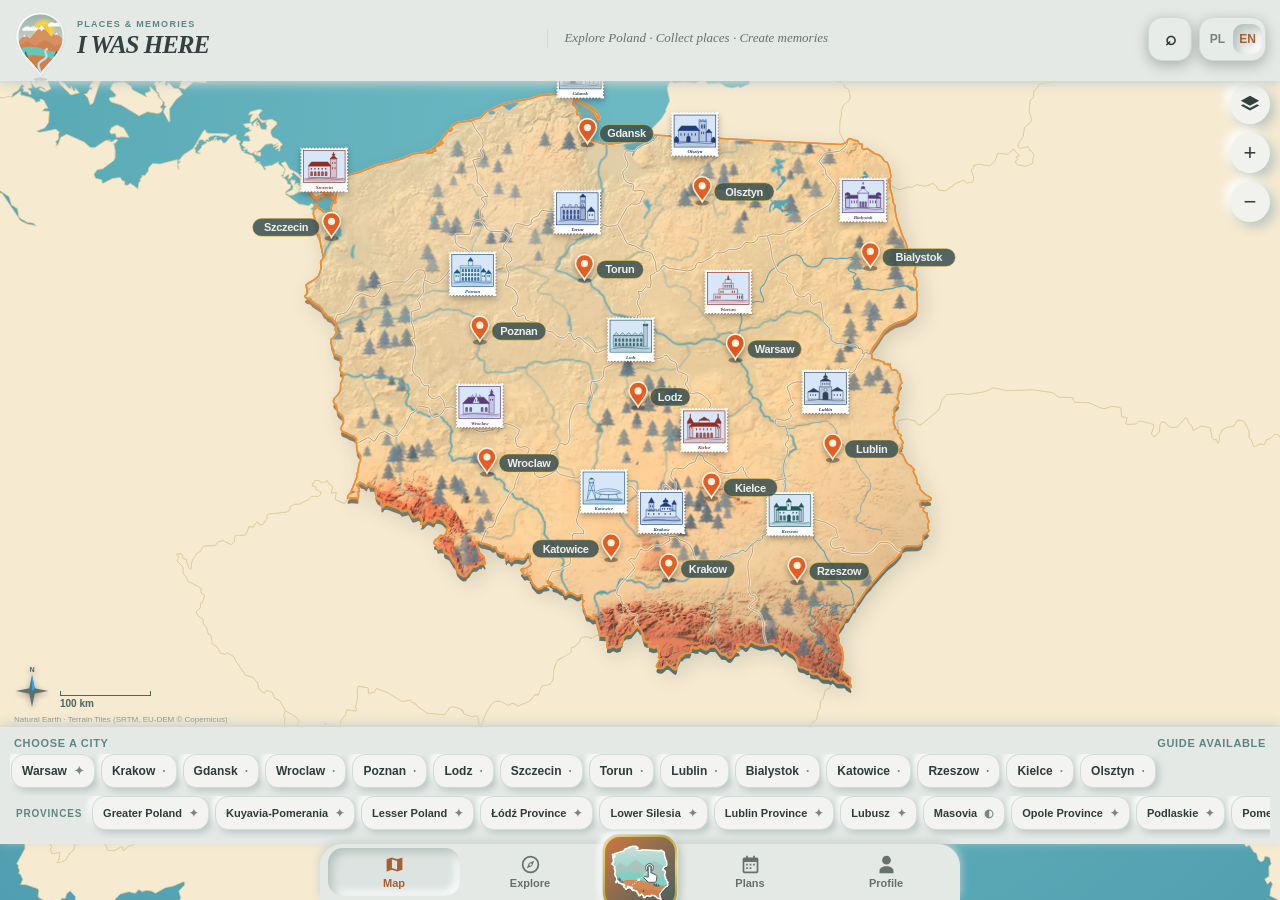
==== commit b25700ed: "8.18.0: wariant „Szałwia” — wklęsłe wybrane przyciski, pionowe sterowanie mapą Paleta szałwia/krem/t" ====
--- a/atlas.html
+++ b/atlas.html
@@ -3,7 +3,7 @@
 <head>
 <meta charset="utf-8">
 <meta name="viewport" content="width=device-width, initial-scale=1, viewport-fit=cover">
-<meta name="theme-color" content="#494D29">
+<meta name="theme-color" content="#425957">
 <meta name="apple-mobile-web-app-capable" content="yes">
 <meta name="apple-mobile-web-app-status-bar-style" content="black-translucent">
 <meta name="apple-mobile-web-app-title" content="I Was Here">
@@ -19,7 +19,7 @@
 <link rel="stylesheet" href="./assets/app-nav.css">
 <link rel="stylesheet" href="./assets/explore-themes.css">
 <link rel="stylesheet" href="./assets/theme-marbles.css">
-<link rel="stylesheet" href="./assets/theme-safari.css">
+<link rel="stylesheet" href="./assets/theme-sage.css">
 <title>I Was Here — Poland Atlas</title>
 </head>
 <body data-style="atlas">
--- a/assets/atlas.css
+++ b/assets/atlas.css
@@ -1,32 +1,32 @@
 
-:root{--ink:#545830;--cream:#f5eddf;--sea:#d5e8e7;--map:#d6c9ac;--country:#d8ccb0;--edge:#657135;--paper:rgba(251,249,243,.94);--chip:#fbf8f1;--tone:#536d6c;--accent:#78873f;--glow:#f8e7a9}
+:root{--ink:#49615f;--cream:#e8ecea;--sea:#d5e8e7;--map:#b9c8c3;--country:#bdcbc7;--edge:#ce7d46;--paper:rgba(246,248,247,.94);--chip:#f5f7f6;--tone:#536d6c;--accent:#d28857;--glow:#f8e7a9}
 *{box-sizing:border-box}
 html,body{margin:0;width:100%;height:100%;overscroll-behavior:none;font-family:Inter,-apple-system,BlinkMacSystemFont,"Segoe UI",sans-serif;color:var(--ink);background:var(--cream)}
 body[data-style=night]{--ink:#e9eef4;--cream:#0e1533;--sea:#142647;--map:#163d38;--country:#21534f;--edge:#80c3ba;--paper:rgba(18,29,57,.92);--chip:#1d315b;--tone:#b1cacb;--accent:#78c1ef;--glow:#87adcf}
 body[data-style=terrain]{--ink:#2f3744;--cream:#e7ecf1;--sea:#c5e6e9;--map:#96b3cc;--country:#9cb9d2;--edge:#577d9f;--paper:rgba(239,244,250,.94);--chip:#eef6fe;--tone:#5e6b77;--accent:#569fcc;--glow:#ead68e}
 button,input{font:inherit}button{cursor:pointer;-webkit-tap-highlight-color:transparent}button:focus-visible,a:focus-visible,input:focus-visible{outline:3px solid var(--accent);outline-offset:3px}
-#atlasApp{position:relative;width:100%;height:100dvh;min-height:570px;isolation:isolate;overflow:hidden;background:radial-gradient(circle at 50% 27%,#efe8db 0%,var(--sea) 85%);color:var(--ink)}
+#atlasApp{position:relative;width:100%;height:100dvh;min-height:570px;isolation:isolate;overflow:hidden;background:radial-gradient(circle at 50% 27%,#e2e7e5 0%,var(--sea) 85%);color:var(--ink)}
 body[data-style=night] #atlasApp{background:radial-gradient(circle at 50% 30%,#27405e 0%,#0a1332 100%)}
 #atlasApp:after{content:"";pointer-events:none;position:absolute;inset:0;background:repeating-linear-gradient(110deg,rgba(255,255,255,.05) 0 1px,transparent 1px 28px);mix-blend-mode:soft-light;z-index:4}
 .atlas-map{position:absolute;inset:0;display:grid;place-items:center;z-index:1}
 #polandSvg{width:100%;height:100%;touch-action:none;cursor:grab}
 #polandSvg:active{cursor:grabbing}
 .water{fill:var(--sea)}
-.country-shadow{fill:#666b3a;opacity:.14;filter:url(#blurShadow)}
+.country-shadow{fill:#536f6c;opacity:.14;filter:url(#blurShadow)}
 .country-base{fill:var(--country);stroke:var(--edge);stroke-width:2.6;stroke-linejoin:round}
 .country-border{fill:none;stroke:rgba(255,255,255,.52);stroke-width:1.1;stroke-linejoin:round}
-.forest{fill:#717f3c;opacity:.35}body[data-style=night] .forest{fill:#7aa5ca;opacity:.19}
-.contour{fill:none;stroke:#717e3b;stroke-width:1.2;opacity:.27}body[data-style=night] .contour{stroke:#adc1d2;opacity:.1}body[data-style=terrain] .contour{stroke:#3c576f;opacity:.54}
-.river{fill:none;stroke:#808f43;stroke-width:6;stroke-linecap:round;opacity:.87;filter:drop-shadow(0 1px 0 white)}body[data-style=night] .river{stroke:#6495d8;filter:none}
+.forest{fill:#d18451;opacity:.35}body[data-style=night] .forest{fill:#7aa5ca;opacity:.19}
+.contour{fill:none;stroke:#d18451;stroke-width:1.2;opacity:.27}body[data-style=night] .contour{stroke:#adc1d2;opacity:.1}body[data-style=terrain] .contour{stroke:#3c576f;opacity:.54}
+.river{fill:none;stroke:#d48d5d;stroke-width:6;stroke-linecap:round;opacity:.87;filter:drop-shadow(0 1px 0 white)}body[data-style=night] .river{stroke:#6495d8;filter:none}
 .river-detail{fill:none;stroke:#e6ffff;stroke-width:1;opacity:.85}
-.mountain{fill:none;stroke:#7c8b41;stroke-width:7;opacity:.24;stroke-linecap:round}body[data-style=terrain] .mountain{stroke:#4c6796;opacity:.38}
+.mountain{fill:none;stroke:#d38b5a;stroke-width:7;opacity:.24;stroke-linecap:round}body[data-style=terrain] .mountain{stroke:#4c6796;opacity:.38}
 .lake{fill:#8dbcc0;opacity:.79}
 .atlas-wash{fill:url(#landGradient);opacity:.3}
 .map-label{fill:var(--tone);font-size:11px;letter-spacing:.24em;text-anchor:middle;font-weight:800;opacity:.78}
 .map-regional{fill:var(--tone);font-size:12px;text-anchor:middle;opacity:.52;letter-spacing:.1em}
 .city-dot{cursor:pointer;transform-box:view-box;transform-origin:0 0}
 .city-ring{fill:#ffffff;stroke:var(--edge);stroke-width:2.2;opacity:.93}
-.city-core{fill:#75823d;stroke:#ffffff;stroke-width:1.9}
+.city-core{fill:#d18654;stroke:#ffffff;stroke-width:1.9}
 .city-hit{fill:transparent}
 .city-spotlight{fill:#ffe99a;opacity:0;filter:url(#cityGlow);transition:opacity .2s}
 .city-dot.selected .city-spotlight,.city-dot:hover .city-spotlight{opacity:.65}
@@ -37,7 +37,7 @@
 .atlas-top{position:absolute;top:0;left:0;right:0;z-index:20;padding:calc(14px + env(safe-area-inset-top,0px)) 18px 16px;display:flex;justify-content:space-between;gap:10px;align-items:flex-start;pointer-events:none;background:linear-gradient(to bottom,var(--paper),transparent 97%)}
 .atlas-top>*{pointer-events:auto}
 .brand{display:flex;align-items:center;gap:10px;color:inherit;text-decoration:none}
-.brand-logo{background:#545830;border-radius:15px;display:grid;place-items:center;width:47px;height:47px;font-size:25px;box-shadow:0 9px 20px #1238}
+.brand-logo{background:#49615f;border-radius:15px;display:grid;place-items:center;width:47px;height:47px;font-size:25px;box-shadow:0 9px 20px #1238}
 .brand-name strong{display:block;font-family:Georgia,serif;font-weight:500;font-size:24px;line-height:1.1;letter-spacing:-.04em}
 .brand-name small{display:block;font-size:9px;letter-spacing:.17em;text-transform:uppercase;font-weight:800;color:var(--tone);margin-top:5px}
 .atlas-actions{display:flex;align-items:center;gap:7px}
--- a/assets/atlas-light-v5.css
+++ b/assets/atlas-light-v5.css
@@ -1,19 +1,19 @@
 
 /* I Was Here — Illustrated Light Atlas 5.0 (the selected concept 1). */
-:root{--cream:#f7f0e3;--sea:#e2d9c4;--country:#e0d6c0;--edge:#56602D;--paper:rgba(249,245,236,.95);--chip:#fbf8f1;--tone:#636f34;--accent:#6f7c3a;--ink:#25453d}
+:root{--cream:#ebefed;--sea:#ced8d5;--country:#cad6d2;--edge:#CB743A;--paper:rgba(241,244,243,.95);--chip:#f5f7f6;--tone:#ce7c45;--accent:#d0824f;--ink:#25453d}
 body[data-style=light]{--cream:#e4effd;--sea:#c1dcf6;--country:#bbd1e7;--edge:#476783;--paper:rgba(240,246,254,.95);--chip:rgba(247,251,255,.97);--tone:#606f7c;--accent:#4294c7;--ink:#23413a}
 body[data-style=terrain]{--country:#a9ded7;--edge:#46627b;--paper:rgba(230,240,251,.97);--chip:#eaf2fa}
-#atlasApp{background:radial-gradient(ellipse at 48% 39%,#f6eedf 4%,#d7f0eb 56%,#a2b35d 112%)}
+#atlasApp{background:radial-gradient(ellipse at 48% 39%,#e8ecea 4%,#d7f0eb 56%,#dca37d 112%)}
 body[data-style=night] #atlasApp{background:radial-gradient(ellipse at 55% 42%,#2a476f 0%,#131a3a 88%)}
-#atlasApp:before{content:"";position:absolute;pointer-events:none;inset:0;opacity:.3;z-index:0;background-image:repeating-linear-gradient(23deg,rgba(255,255,255,.1) 0px,rgba(255,255,255,.1) 1px,transparent 1px,transparent 28px),repeating-linear-gradient(113deg,rgba(110,115,66,.025) 0,rgba(110,115,66,.025) 2px,transparent 2px,transparent 17px)}
+#atlasApp:before{content:"";position:absolute;pointer-events:none;inset:0;opacity:.3;z-index:0;background-image:repeating-linear-gradient(23deg,rgba(255,255,255,.1) 0px,rgba(255,255,255,.1) 1px,transparent 1px,transparent 28px),repeating-linear-gradient(113deg,rgba(90,116,114,.025) 0,rgba(90,116,114,.025) 2px,transparent 2px,transparent 17px)}
 #atlasApp:after{opacity:.14}
 #polandSvg{overflow:visible}
-.country-shadow{fill:#62663a;opacity:.22;filter:url(#blurShadow)}
-.country-base{fill:#eae0cd;stroke:#6e7341;stroke-width:2.7}
-.country-border{stroke:#58632f;stroke-width:3;opacity:.95;filter:drop-shadow(0 1px .4px #f8f2e6)}
+.country-shadow{fill:#526b69;opacity:.22;filter:url(#blurShadow)}
+.country-base{fill:#d8dfdb;stroke:#597472;stroke-width:2.7}
+.country-border{stroke:#cb753c;stroke-width:3;opacity:.95;filter:drop-shadow(0 1px .4px #eef1ef)}
 body[data-style=night] .country-border{stroke:#f4df92;filter:none}
 .country-base,.country-border{stroke-linecap:round;stroke-linejoin:round}
-.atlas-province{stroke:#f8f2e6;stroke-width:2.3;stroke-linejoin:round;stroke-linecap:round;opacity:.89}
+.atlas-province{stroke:#eef1ef;stroke-width:2.3;stroke-linejoin:round;stroke-linecap:round;opacity:.89}
 body[data-style=night] .atlas-province{filter:brightness(.43) saturate(1.18)}
 body[data-style=terrain] .atlas-province{filter:saturate(1.3) brightness(.94)}
 .atlas-farmland{mix-blend-mode:multiply}
@@ -22,44 +22,44 @@
 .atlas-hills{filter:drop-shadow(0 3px 1px #3e5c5544)}
 body[data-style=night] .atlas-forest{filter:brightness(.6)}
 body[data-style=night] .atlas-hills{filter:brightness(.75)}
-.atlas-geo-river{fill:none;stroke-linecap:round;stroke-linejoin:round;filter:drop-shadow(0 1px 0 #faf6ed);opacity:.97}
-.atlas-geo-lake{fill:#ccbc98;stroke:#c7e7df;stroke-width:1;opacity:.94}
+.atlas-geo-river{fill:none;stroke-linecap:round;stroke-linejoin:round;filter:drop-shadow(0 1px 0 #f3f5f4);opacity:.97}
+.atlas-geo-lake{fill:#a9bbb5;stroke:#c7e7df;stroke-width:1;opacity:.94}
 body[data-style=night] .atlas-geo-river{filter:none;opacity:.6}
-.map-regional{opacity:.29;fill:#5B6530;font-weight:900;letter-spacing:.17em}
+.map-regional{opacity:.29;fill:#CC773E;font-weight:900;letter-spacing:.17em}
 body[data-style=night] .map-regional{fill:#b1bfcb;opacity:.33}
 .city-landmark{pointer-events:none;opacity:.97;filter:drop-shadow(0 3px 1px #4f64763a)}
 body[data-style=night] .city-landmark{filter:brightness(.92) drop-shadow(0 3px 5px #f2d15955)}
-.city-label{fill:#51552f;paint-order:stroke;stroke:#faf5ed;stroke-width:6.5px;font-size:19px;font-family:Georgia,Palatino,serif;font-weight:800;letter-spacing:-.025em}
+.city-label{fill:#485f5d;paint-order:stroke;stroke:#f2f4f3;stroke-width:6.5px;font-size:19px;font-family:Georgia,Palatino,serif;font-weight:800;letter-spacing:-.025em}
 body[data-style=night] .city-label{stroke:#172941;stroke-width:5px;fill:#c7dbf6}
-.city-ring{stroke:#59642f;stroke-width:2.9;fill:#fbf7f1;opacity:1}
-.city-core{fill:#798840;stroke:#f9f3e9;stroke-width:1.4}
-.city-dot.selected .city-ring{stroke:#76843e;stroke-width:4;fill:#efe2c8}
+.city-ring{stroke:#cb763d;stroke-width:2.9;fill:#f5f7f6;opacity:1}
+.city-core{fill:#d28958;stroke:#eff2f1;stroke-width:1.4}
+.city-dot.selected .city-ring{stroke:#d28755;stroke-width:4;fill:#d8dfdb}
 .city-spotlight{fill:#e9cd6a;filter:url(#cityGlow)}
 .city-hit{cursor:pointer}
-.atlas-top{background:linear-gradient(180deg,rgba(248,242,231,.97),rgba(248,242,231,.83) 65%,transparent);padding-top:calc(9px + env(safe-area-inset-top,0px))}
+.atlas-top{background:linear-gradient(180deg,rgba(238,241,240,.97),rgba(238,241,240,.83) 65%,transparent);padding-top:calc(9px + env(safe-area-inset-top,0px))}
 body[data-style=night] .atlas-top{background:linear-gradient(180deg,rgba(12,20,50,.92),transparent)}
 .brand-logo{background:none!important;box-shadow:none!important;width:53px;height:57px;border-radius:0}
 .brand-logo img{display:block;height:100%;width:100%;object-fit:contain}
 .brand-name strong{font-family:Georgia,Palatino,serif;font-size:29px;font-weight:750;font-style:italic;letter-spacing:-.06em}
 .brand-name small{font-family:Arial,sans-serif;letter-spacing:.20em;font-weight:800;font-size:9px}
 .atlas-hero{top:calc(119px + env(safe-area-inset-top,0px))}
-.atlas-hero h1{font-family:Georgia,Palatino,serif;color:#555932;font-weight:500;letter-spacing:-.05em;text-shadow:0 2px 14px #faf5ed}
+.atlas-hero h1{font-family:Georgia,Palatino,serif;color:#4b6260;font-weight:500;letter-spacing:-.05em;text-shadow:0 2px 14px #f2f4f3}
 body[data-style=night] .atlas-hero h1{color:#e9f0f6;text-shadow:none}
-.atlas-hero .eyebrow{letter-spacing:.18em;color:#6a7638}
-.atlas-hero p{color:#5A6530}
-.atlas-bottom{background:linear-gradient(to bottom,transparent,rgba(250,246,238,.94) 18%,rgba(250,246,238,.98));box-shadow:0 -13px 45px #869eb320}
+.atlas-hero .eyebrow{letter-spacing:.18em;color:#cf804b}
+.atlas-hero p{color:#CC763E}
+.atlas-bottom{background:linear-gradient(to bottom,transparent,rgba(243,245,244,.94) 18%,rgba(243,245,244,.98));box-shadow:0 -13px 45px #869eb320}
 body[data-style=night] .atlas-bottom{background:linear-gradient(to bottom,transparent,rgba(14,22,55,.94) 18%,rgba(14,22,55,.97))}
-.city-card{background:rgba(249,244,234,.98);border:1px solid #d6c9ab;box-shadow:0 8px 25px #3e576d22}
+.city-card{background:rgba(240,243,241,.98);border:1px solid #b9c8c3;box-shadow:0 8px 25px #3e576d22}
 body[data-style=night] .city-card{background:var(--paper)}
-.city-chip{background:rgba(252,249,244,.94);border-color:#daceb3}
-.city-chip.active{background:#545831;color:#faf6ed;border-color:#545831}
-.city-action{background:#595D34;color:#f8f2e6;box-shadow:0 4px 14px #24395935}
-.city-action:hover:not(:disabled){background:#6C713F}
-.atlas-bottom .browse-title{color:#636e34}
-.pill{background:rgba(250,247,239,.94);border-color:#ddd2b9}
-.style-panel{background:rgba(250,246,237,.97);border-color:#d9ceb2}
-.style-panel button.active{background:#5c6136;color:#f9f4ea}
-.attribution{border-radius:10px;padding:5px 7px;background:rgba(250,245,237,.72)}
+.city-chip{background:rgba(247,249,248,.94);border-color:#c0cdc9}
+.city-chip.active{background:#4a615f;color:#f3f5f4;border-color:#4a615f}
+.city-action{background:#4C6563;color:#eef1ef;box-shadow:0 4px 14px #24395935}
+.city-action:hover:not(:disabled){background:#577371}
+.atlas-bottom .browse-title{color:#cd7b45}
+.pill{background:rgba(244,246,245,.94);border-color:#c5d1cd}
+.style-panel{background:rgba(243,245,244,.97);border-color:#bfcdc8}
+.style-panel button.active{background:#4f6765;color:#f0f3f2}
+.attribution{border-radius:10px;padding:5px 7px;background:rgba(242,244,243,.72)}
 body[data-style=night] .attribution{background:rgba(20,33,66,.68)}
 @media(max-width:650px){
  .brand-logo{width:40px;height:45px}
@@ -81,38 +81,38 @@
 /* I Was Here 5.1 — przełącznik PL | EN z wyróżnionym aktywnym językiem */
 .pill.lang-switch{display:inline-flex;align-items:center;gap:2px;padding:3px}
 .pill.lang-switch span{min-width:28px;padding:9px 6px;border-radius:10px;line-height:1;text-align:center;opacity:.6}
-.pill.lang-switch span.on{background:var(--ink,#50542F);color:var(--paper,#faf7ef);opacity:1}
+.pill.lang-switch span.on{background:var(--ink,#485E5C);color:var(--paper,#f4f6f5);opacity:1}
 
 /* I Was Here 6.0 — województwa: pasek pod miastami, obrys regionu, pinezki miejscowości */
 .region-strip{padding-top:0;align-items:center}
-.region-strip .strip-label{flex:none;font-size:10px;font-weight:900;letter-spacing:.08em;text-transform:uppercase;color:#636e34;padding:0 4px 0 5px}
+.region-strip .strip-label{flex:none;font-size:10px;font-weight:900;letter-spacing:.08em;text-transform:uppercase;color:#cd7b45;padding:0 4px 0 5px}
 .region-chip{padding:8px 11px;font-size:11px}
 .city-card{flex-wrap:wrap}
 .card-towns{flex:1 0 100%;display:flex;gap:6px;overflow-x:auto;scrollbar-width:none;margin:2px -3px -3px;padding:2px 3px 3px}
 .card-towns::-webkit-scrollbar{display:none}
 .card-towns[hidden]{display:none}
-.town-chip{flex:none;border:1px solid #daceb3;background:#fbf8f2;color:#545831;border-radius:11px;padding:7px 10px;font:inherit;font-size:11px;font-weight:800;white-space:nowrap;cursor:pointer}
+.town-chip{flex:none;border:1px solid #c0cdc9;background:#f6f8f7;color:#4a615f;border-radius:11px;padding:7px 10px;font:inherit;font-size:11px;font-weight:800;white-space:nowrap;cursor:pointer}
 .town-chip small{opacity:.6;font-weight:800}
-.town-chip.active{background:#545831;color:#faf6ed;border-color:#545831}
+.town-chip.active{background:#4a615f;color:#f3f5f4;border-color:#4a615f}
 .town-chip.city{border-style:dashed}
 .region-hit{fill:transparent;stroke:none;pointer-events:all;cursor:pointer;transition:fill .2s}
-@media(hover:hover){.region-hit:hover{fill:rgba(84,88,49,.07)}}
+@media(hover:hover){.region-hit:hover{fill:rgba(74,97,95,.07)}}
 .region-hit.active{fill:transparent}
-.region-dim{fill:rgba(248,242,231,.76);pointer-events:none}
+.region-dim{fill:rgba(238,241,240,.76);pointer-events:none}
 body[data-focus=region] .attribution{opacity:0}
-.region-glow{fill:none;stroke:#f5ecdb;stroke-width:7;stroke-linejoin:round;opacity:.9;vector-effect:non-scaling-stroke;pointer-events:none}
-.region-outline{fill:rgba(84,88,49,.05);stroke:#545831;stroke-width:2.6;stroke-linejoin:round;vector-effect:non-scaling-stroke;pointer-events:none}
+.region-glow{fill:none;stroke:#e5eae8;stroke-width:7;stroke-linejoin:round;opacity:.9;vector-effect:non-scaling-stroke;pointer-events:none}
+.region-outline{fill:rgba(74,97,95,.05);stroke:#4a615f;stroke-width:2.6;stroke-linejoin:round;vector-effect:non-scaling-stroke;pointer-events:none}
 #regions,#cities .city-label{transition:opacity .25s}
 body[data-focus=region] #regions{opacity:0}
 body[data-focus=region] .atlas-hero{opacity:0;pointer-events:none}
 .atlas-hero,.style-panel{transition:opacity .25s}
 .town-pin{cursor:pointer;outline:none}
 .town-hit{fill:transparent}
-.town-ring{fill:#c8553a;stroke:#faf6ed;stroke-width:2.2;filter:drop-shadow(0 2px 2px #23324855)}
-.town-pin.selected .town-ring{fill:#545831;stroke:#ffeca8;stroke-width:2.8}
-.town-pin:focus-visible .town-ring{stroke:#6b7838;stroke-width:3}
+.town-ring{fill:#c8553a;stroke:#f3f5f4;stroke-width:2.2;filter:drop-shadow(0 2px 2px #23324855)}
+.town-pin.selected .town-ring{fill:#4a615f;stroke:#ffeca8;stroke-width:2.8}
+.town-pin:focus-visible .town-ring{stroke:#cf804c;stroke-width:3}
 .town-count{fill:#ffffff;font:900 9.5px/1 system-ui,-apple-system,sans-serif;pointer-events:none}
-.town-label{fill:#494c2b;font:800 12.5px/1 Georgia,serif;paint-order:stroke;stroke:#f9f3e9;stroke-width:3.4px;stroke-linejoin:round;pointer-events:none}
+.town-label{fill:#445857;font:800 12.5px/1 Georgia,serif;paint-order:stroke;stroke:#eff2f1;stroke-width:3.4px;stroke-linejoin:round;pointer-events:none}
 body[data-style=night] .region-dim{fill:rgba(10,18,43,.62)}
 body[data-style=night] .region-outline{stroke:#cbdcee;fill:rgba(203,220,238,.05)}
 body[data-style=night] .region-glow{stroke:#102141}
--- a/assets/atlas-premium.css
+++ b/assets/atlas-premium.css
@@ -1,8 +1,8 @@
 /* I Was Here 7.0 — Atlas premium: granat Bałtyku, oliwkowy ląd z prawdziwym reliefem, bursztynowe pinezki.
  * Zmienne interfejsu (--ui-*) są wspólne dla nagłówka, kart, planów i dolnej nawigacji, więc wszystkie ekrany
  * mają spójną kolorystykę. Style: atlas (domyślny), light (dawny jasny atlas), night, terrain. */
-body{--navy:#494D29;--navy-2:#3D4022;--olive:#5D6731;--olive-2:#77853F;--water:#6A7738;--sand:#ECE0B5;--amber:#7A8940;--amber-2:#FFD84A;--cream:#F8F2E7;
- --ui-bg:rgba(61,64,34,.92);--ui-panel:#4F532C;--ui-fg:#F8F2E7;--ui-sub:#daceb3;--ui-line:rgba(236,224,181,.22);--ui-chip:rgba(248,242,231,.07);--ui-accent:#7A8940;--ui-accent-fg:#2f311b;
+body{--navy:#425957;--navy-2:#3B504E;--olive:#CC7840;--olive-2:#D28856;--water:#CF804B;--sand:#ECE0B5;--amber:#D38958;--amber-2:#FFD84A;--cream:#EEF1F0;
+ --ui-bg:rgba(59,80,78,.92);--ui-panel:#455E5B;--ui-fg:#EEF1F0;--ui-sub:#c0cdc9;--ui-line:rgba(236,224,181,.22);--ui-chip:rgba(238,241,240,.07);--ui-accent:#D38958;--ui-accent-fg:#344644;
  --tabbar-h:calc(56px + env(safe-area-inset-bottom,0px))}
 body[data-style=light]{--ui-bg:rgba(240,246,254,.96);--ui-panel:#f4f8fe;--ui-fg:#23413a;--ui-sub:#5d6a75;--ui-line:#c3cfdb;--ui-chip:#f6faff;--ui-accent:#2498e0;--ui-accent-fg:#ffffff;--water:#5c8fd5}
 body[data-style=night]{--ui-bg:rgba(4,13,31,.94);--ui-panel:#091a38;--ui-sub:#a8b9b9}
@@ -10,17 +10,17 @@
 html,body{background:var(--navy-2)}
 body[data-style=light]{background:#e4effd}
 #atlasApp{color:var(--ui-fg)}
-body:not([data-style=light]) #atlasApp{background:radial-gradient(ellipse at 52% 18%,#676C3A 0%,#55592f 34%,var(--navy) 62%,var(--navy-2) 100%)}
+body:not([data-style=light]) #atlasApp{background:radial-gradient(ellipse at 52% 18%,#536F6D 0%,#486260 34%,var(--navy) 62%,var(--navy-2) 100%)}
 body:not([data-style=light]) #atlasApp:after{display:none}
 body[data-style=terrain] #atlasApp{background:radial-gradient(ellipse at 50% 20%,#214b78,#0c2847 60%,#061b36)}
 
 /* ---------- mapa: sąsiedzi, płyta kraju, relief, dekoracje */
-.neighbour{fill:#53582f;stroke:rgba(236,224,181,.10);stroke-width:.8;vector-effect:non-scaling-stroke}
+.neighbour{fill:#48615f;stroke:rgba(236,224,181,.10);stroke-width:.8;vector-effect:non-scaling-stroke}
 body[data-style=light] .neighbour{fill:#e4e8ed;stroke:#cad1d8}
 body[data-style=terrain] .neighbour{fill:#153d58}
 .country-slab{fill:url(#slabEdge);opacity:0}
 body:not([data-style=light]) .country-slab{opacity:.95}
-body:not([data-style=light]) .country-shadow{fill:#272915;opacity:.55}
+body:not([data-style=light]) .country-shadow{fill:#2f403f;opacity:.55}
 body:not([data-style=light]) .country-base{fill:var(--olive);stroke:none}
 .relief{opacity:1;image-rendering:auto}
 body[data-style=light] .relief,body.no-relief .relief{display:none}
@@ -36,8 +36,8 @@
 .atlas-geo-river.rank-3{stroke-width:calc(2.3px * var(--river-k,1))}
 .atlas-geo-river.rank-2{stroke-width:calc(1.5px * var(--river-k,1))}
 .atlas-geo-river.rank-1{stroke-width:calc(.9px * var(--river-k,1));opacity:.8}
-.atlas-geo-lake{fill:#829245;stroke:#5e6a32;stroke-width:.5;vector-effect:non-scaling-stroke}
-body:not([data-style=light]) .atlas-geo-lake{fill:var(--water);stroke:#525c2b}
+.atlas-geo-lake{fill:#d58e5f;stroke:#cd7941;stroke-width:.5;vector-effect:non-scaling-stroke}
+body:not([data-style=light]) .atlas-geo-lake{fill:var(--water);stroke:#ca7237}
 body:not([data-style=light]) .country-border{stroke:var(--sand);stroke-width:1.2;opacity:.85;vector-effect:non-scaling-stroke}
 .country-rim{fill:none;stroke:var(--amber-2);stroke-width:1.6;opacity:0;vector-effect:non-scaling-stroke;stroke-linejoin:round}
 body:not([data-style=light]) .country-rim{opacity:.45}
@@ -45,20 +45,20 @@
 /* ---------- granice i nazwy województw (zależne od powiększenia: --prov-w, --prov-o, --names-o) */
 .prov-line,.prov-halo{fill:none;stroke-linejoin:round;vector-effect:non-scaling-stroke;pointer-events:none}
 .prov-line{stroke:var(--sand);stroke-width:var(--prov-w,.8px);opacity:var(--prov-o,.55)}
-.prov-halo{stroke:#383b20;stroke-width:calc(var(--prov-w,.8px) + 1.8px);opacity:calc(var(--prov-o,.55) * .42)}
+.prov-halo{stroke:#3a4d4b;stroke-width:calc(var(--prov-w,.8px) + 1.8px);opacity:calc(var(--prov-o,.55) * .42)}
 body[data-style=light] .prov-line{stroke:#f1f7fe}
 body[data-style=light] .prov-halo{stroke:#607a91}
 body.no-borders #provinceLines{display:none}
 .region-name{pointer-events:none;opacity:var(--names-o,0);transition:opacity .2s}
-.region-name text{font:italic 700 11px/1 Georgia,"Times New Roman",serif;letter-spacing:.14em;text-transform:uppercase;fill:var(--cream);paint-order:stroke;stroke:rgba(53,56,31,.78);stroke-width:3px;stroke-linejoin:round}
+.region-name text{font:italic 700 11px/1 Georgia,"Times New Roman",serif;letter-spacing:.14em;text-transform:uppercase;fill:var(--cream);paint-order:stroke;stroke:rgba(56,74,73,.78);stroke-width:3px;stroke-linejoin:round}
 body[data-style=light] .region-name text{fill:#364253;stroke:rgba(237,244,254,.9)}
 body[data-focus=region] .region-name{opacity:.35}
 body[data-focus=region] .region-name.active{opacity:0}
 body.no-names #regions{display:none}
 body[data-focus=region] #regions{opacity:1}
 .region-hit{fill:transparent}
-@media(hover:hover){.region-hit:hover{fill:rgba(239,226,200,.08)}}
-body:not([data-style=light]) .region-dim{fill:rgba(61,64,34,.5)}
+@media(hover:hover){.region-hit:hover{fill:rgba(216,223,219,.08)}}
+body:not([data-style=light]) .region-dim{fill:rgba(59,80,78,.5)}
 body:not([data-style=light]) .region-glow{stroke:rgba(255,216,74,.35);stroke-width:8}
 body:not([data-style=light]) .region-outline{stroke:var(--amber-2);fill:rgba(255,216,74,.07);stroke-width:2.4}
 
@@ -67,15 +67,15 @@
 .city-dot .pin{fill:var(--pin,var(--amber));stroke:var(--pin-edge,var(--cream));stroke-width:1.6;filter:drop-shadow(0 3px 3px rgba(0,0,0,.35))}
 .city-dot .pin-dot{fill:var(--pin-dot,var(--cream))}
 .city-dot .pin-shadow{fill:rgba(0,0,0,.35)}
-.city-dot .pin-mark{font:900 8px/1 system-ui,-apple-system,sans-serif;fill:#454828;pointer-events:none}
+.city-dot .pin-mark{font:900 8px/1 system-ui,-apple-system,sans-serif;fill:#415654;pointer-events:none}
 .city-dot.st-visited .pin{fill:#3fa396}
-.city-dot.st-visited .pin-dot{fill:#f8f3e8}
+.city-dot.st-visited .pin-dot{fill:#eff2f0}
 .city-dot.st-planned .pin{fill:var(--amber-2)}
-.city-dot.st-planned .pin-mark{fill:#54582f}
+.city-dot.st-planned .pin-mark{fill:#48615f}
 .city-dot.selected .pin{fill:var(--amber-2);stroke:#ffffff;stroke-width:2.4;filter:drop-shadow(0 0 7px rgba(255,216,74,.95))}
-.city-dot:focus-visible .pin{stroke:#8b9c49;stroke-width:3}
+.city-dot:focus-visible .pin{stroke:#d79367;stroke-width:3}
 .city-dot .city-ring,.city-dot .city-core,.city-dot .city-spotlight{display:none}
-.city-label-pill rect{fill:rgba(61,64,34,.86);stroke:rgba(255,216,74,.45);stroke-width:1}
+.city-label-pill rect{fill:rgba(59,80,78,.86);stroke:rgba(255,216,74,.45);stroke-width:1}
 .city-label-pill .city-label{font:700 11px/1 Inter,-apple-system,"Segoe UI",sans-serif;fill:var(--cream);stroke:none;paint-order:normal;opacity:1}
 body[data-style=light] .city-label-pill rect{fill:rgba(246,249,254,.95);stroke:#acc0d1}
 body[data-style=light] .city-label-pill .city-label{fill:#23413a}
@@ -87,12 +87,12 @@
 #towns{opacity:var(--towns-o,0);transition:opacity .2s}
 body.no-towns #towns{display:none}
 body:not([data-style=light]) .town-ring{fill:#c8553a;stroke:var(--cream)}
-body:not([data-style=light]) .town-label{fill:var(--cream);stroke:rgba(61,64,34,.85)}
+body:not([data-style=light]) .town-label{fill:var(--cream);stroke:rgba(59,80,78,.85)}
 body:not([data-style=light]) .town-pin.selected .town-ring{fill:var(--amber-2);stroke:#ffffff}
 
 /* ---------- nagłówek */
 .atlas-top{align-items:center;padding:calc(10px + env(safe-area-inset-top,0px)) 14px 14px}
-body:not([data-style=light]) .atlas-top{background:linear-gradient(180deg,rgba(61,64,34,.95),rgba(61,64,34,.55) 70%,transparent)}
+body:not([data-style=light]) .atlas-top{background:linear-gradient(180deg,rgba(59,80,78,.95),rgba(59,80,78,.55) 70%,transparent)}
 body:not([data-style=light]) .brand-name strong{color:var(--cream);font-family:Inter,-apple-system,sans-serif;font-weight:800;letter-spacing:-.03em}
 body:not([data-style=light]) .brand-name small{color:var(--sand)}
 .tagline{display:none;margin:0 auto 0 18px;padding-left:16px;border-left:1px solid var(--ui-line);font:italic 13px/1.4 Georgia,serif;color:var(--ui-sub);pointer-events:none}
@@ -131,7 +131,7 @@
 
 /* ---------- dolny panel: miasta, województwa i karta (bottom sheet) */
 .atlas-bottom{bottom:var(--tabbar-h)!important;padding:18px 12px 10px!important}
-body:not([data-style=light]) .atlas-bottom{background:linear-gradient(to bottom,transparent,rgba(61,64,34,.88) 22%,rgba(61,64,34,.97))!important;box-shadow:none!important}
+body:not([data-style=light]) .atlas-bottom{background:linear-gradient(to bottom,transparent,rgba(59,80,78,.88) 22%,rgba(59,80,78,.97))!important;box-shadow:none!important}
 .atlas-bottom .browse-title{color:var(--sand)!important;font-size:11px;padding:0 4px 8px}
 body[data-style=light] .atlas-bottom .browse-title{color:#616f7c!important}
 .city-strip{padding-bottom:8px}
@@ -144,11 +144,11 @@
 body[data-sheet=open] .atlas-bottom .browse-title,body[data-sheet=open] #cityStrip,body[data-sheet=open] #regionStrip{display:none}
 .place-sheet[hidden]{display:none!important}
 .place-sheet{position:relative;display:block!important;padding:14px 14px 12px!important;border-radius:22px!important;animation:sheetIn .22s ease-out}
-body:not([data-style=light]) .place-sheet{background:linear-gradient(180deg,#565b30,#4b4f2a)!important;border:1px solid rgba(255,216,74,.35)!important;color:var(--ui-fg);box-shadow:0 -10px 30px rgba(0,0,0,.35)!important}
+body:not([data-style=light]) .place-sheet{background:linear-gradient(180deg,#496361,#435b59)!important;border:1px solid rgba(255,216,74,.35)!important;color:var(--ui-fg);box-shadow:0 -10px 30px rgba(0,0,0,.35)!important}
 @keyframes sheetIn{from{transform:translateY(18px);opacity:.5}to{transform:none;opacity:1}}
 .sheet-x{position:absolute;top:10px;right:10px;width:36px;height:36px;border-radius:50%;border:1px solid var(--ui-line);background:var(--ui-chip);color:var(--ui-fg);font-size:15px}
 .sheet-head{display:flex;gap:12px;align-items:flex-start;padding-right:40px}
-.sheet-thumb{flex:none;width:56px;height:50px;border-radius:14px;display:grid;place-items:center;background:radial-gradient(circle at 50% 30%,#64683a,#123b33);overflow:hidden}
+.sheet-thumb{flex:none;width:56px;height:50px;border-radius:14px;display:grid;place-items:center;background:radial-gradient(circle at 50% 30%,#526c6a,#123b33);overflow:hidden}
 .sheet-thumb svg{width:60px;height:50px}
 body[data-style=light] .sheet-thumb{background:#dde7f1}
 .place-sheet .city-title{flex:1;min-width:0}
@@ -157,7 +157,7 @@
 body:not([data-style=light]) .place-sheet .city-title span{color:var(--ui-sub)}
 .place-sheet #cityDescription{-webkit-line-clamp:3!important}
 .status-badge{display:inline-block!important;margin-top:5px!important;padding:3px 8px;border-radius:20px;font-size:10px!important;font-weight:800;letter-spacing:.04em}
-.status-badge.st-none{background:rgba(248,242,231,.1);color:var(--ui-sub)!important}
+.status-badge.st-none{background:rgba(238,241,240,.1);color:var(--ui-sub)!important}
 .status-badge.st-planned{background:rgba(255,216,74,.18);color:var(--amber-2)!important}
 .status-badge.st-visited{background:rgba(63,163,150,.22);color:#6fd8ca!important}
 body[data-style=light] .status-badge.st-none{background:#e4eaef}
@@ -191,7 +191,7 @@
 .tabbar button b{font-weight:700;max-width:100%;text-align:center;line-height:1.05;overflow-wrap:anywhere}
 @media(max-width:360px){.tabbar button{font-size:8.6px}.tabbar svg{width:19px;height:19px}}
 .tabbar svg{width:21px;height:21px;fill:currentColor}
-.tabbar button.active{background:linear-gradient(160deg,#899a48,var(--amber) 55%,#6b7838);color:#3D4022;box-shadow:0 6px 16px rgba(122,137,64,.35)}
+.tabbar button.active{background:linear-gradient(160deg,#d69265,var(--amber) 55%,#cf804c);color:#3B504E;box-shadow:0 6px 16px rgba(211,137,88,.35)}
 @media(min-width:700px){.tabbar{left:50%;right:auto;transform:translateX(-50%);width:min(640px,100%);border-radius:22px 22px 0 0;border:1px solid var(--ui-line)}.tabbar button{font-size:11px}}
 
 /* ---------- panele zakładek, dialog, komunikat */
@@ -240,7 +240,7 @@
 body[data-style=light] .tab-panel a{color:#2a7fb4}
 .sr-only{position:absolute;width:1px;height:1px;overflow:hidden;clip:rect(0 0 0 0);white-space:nowrap}
 .picker{width:min(420px,calc(100vw - 28px));border:1px solid var(--ui-line);border-radius:20px;padding:16px;background:var(--ui-panel);color:var(--ui-fg);box-shadow:0 30px 60px rgba(0,0,0,.5)}
-.picker::backdrop{background:rgba(44,46,24,.6)}
+.picker::backdrop{background:rgba(50,67,66,.6)}
 .picker h2{font:700 19px/1.2 Georgia,serif;margin:0 0 8px}
 .picker-item{margin:0 0 10px;font-size:14px}
 .picker-item small{color:var(--ui-sub)}
@@ -256,7 +256,7 @@
 body[data-style=light] .new-plan input{background:#ffffff;color-scheme:light}
 .picker-actions{display:flex;justify-content:flex-end;gap:8px;margin-top:12px}
 .picker .city-action{background:var(--ui-accent);color:var(--ui-accent-fg);border:0;border-radius:13px;min-height:44px;padding:10px 16px;font-weight:850}
-.toast{position:absolute;z-index:60;left:50%;bottom:calc(var(--tabbar-h) + 16px);transform:translate(-50%,20px);opacity:0;pointer-events:none;max-width:calc(100vw - 32px);padding:11px 16px;border-radius:14px;background:#424526;color:#f8f2e7;font-size:13px;font-weight:700;box-shadow:0 10px 30px rgba(0,0,0,.4);transition:opacity .2s,transform .2s}
+.toast{position:absolute;z-index:60;left:50%;bottom:calc(var(--tabbar-h) + 16px);transform:translate(-50%,20px);opacity:0;pointer-events:none;max-width:calc(100vw - 32px);padding:11px 16px;border-radius:14px;background:#3F5452;color:#eef1f0;font-size:13px;font-weight:700;box-shadow:0 10px 30px rgba(0,0,0,.4);transition:opacity .2s,transform .2s}
 .toast.show{opacity:1;transform:translate(-50%,0)}
 body[data-tab=trips] .atlas-bottom,body[data-tab=day] .atlas-bottom,body[data-tab=memories] .atlas-bottom,body[data-tab=profile] .atlas-bottom,body[data-tab=explore] .atlas-bottom,body[data-tab=plans] .atlas-bottom,body[data-tab=passport] .atlas-bottom{visibility:hidden}
 @media(max-height:700px){.city-chip{min-height:36px;padding:6px 10px}.atlas-bottom{padding-top:12px!important}.place-sheet .city-title strong{font-size:18px}.sheet-places{max-height:22vh}}
@@ -281,7 +281,7 @@
 .passport-card{display:flex;align-items:center;gap:12px;width:100%;text-align:left;margin:4px 0 14px;padding:12px 14px;border-radius:18px;border:1px solid rgba(255,216,74,.55);background:linear-gradient(150deg,rgba(255,216,74,.18),rgba(255,216,74,.04));color:var(--ui-fg);cursor:pointer;font:inherit}
 .passport-card img{flex:none}.passport-card span{flex:1;min-width:0;display:flex;flex-direction:column;gap:2px}
 .passport-card b{font-size:16px}.passport-card small{font-size:12px;color:var(--ui-sub)}.passport-card .pc-stats{color:var(--ui-fg);font-weight:700}
-.passport-card em{font-style:normal;font-weight:800;color:var(--amber,#7A8940);white-space:nowrap}
+.passport-card em{font-style:normal;font-weight:800;color:var(--amber,#D38958);white-space:nowrap}
 .passport-card:focus-visible{outline:3px solid var(--ui-accent);outline-offset:2px}
 .pi-actions a{display:inline-flex;align-items:center;min-height:36px;padding:0 10px;border-radius:10px;border:1px solid var(--ui-line);color:var(--ui-fg);text-decoration:none;font-weight:700;font-size:12px}
 .tabbar svg{fill:currentColor}
@@ -303,7 +303,7 @@
 .ud-btn{display:flex;flex-direction:column;align-items:flex-start;gap:3px;min-height:64px;padding:10px 12px;border-radius:14px;border:1px solid var(--ui-line);background:var(--ui-panel);color:var(--ui-fg);text-align:left;font:800 13px/1.2 Inter,-apple-system,sans-serif;cursor:pointer;position:relative}
 .ud-btn small{font-weight:600;font-size:11px;color:var(--ui-sub);line-height:1.25}
 .ud-btn:disabled{opacity:.55;cursor:progress}
-.ud-btn[data-ud=xlsx]{border-color:rgba(122,137,64,.65)}
+.ud-btn[data-ud=xlsx]{border-color:rgba(211,137,88,.65)}
 .ud-file input{position:absolute;inset:0;opacity:0;width:100%;height:100%;cursor:pointer}
 .ud-file:focus-within{outline:2px solid var(--ui-accent);outline-offset:2px}
 .ud-email{display:grid;gap:5px;font-size:12px;color:var(--ui-sub);margin:4px 0 8px}
@@ -326,5 +326,5 @@
 .tabbar{padding:4px 8px calc(4px + env(safe-area-inset-bottom,0px))}
 
 /* 8.16.0 — wejście do planera „dzień po dniu” w zakładce Plany */
-.city-action.auto-plan{display:flex;flex-direction:column;align-items:flex-start;gap:2px;text-decoration:none;text-align:left;margin-bottom:8px;background:radial-gradient(120% 90% at 30% 18%,#aaba6c 0%,#899a48 30%,#7A8940 62%,#58622e 100%);color:#3D4022;box-shadow:0 6px 16px rgba(122,137,64,.35),inset 0 2px 2px rgba(255,255,255,.6)}
+.city-action.auto-plan{display:flex;flex-direction:column;align-items:flex-start;gap:2px;text-decoration:none;text-align:left;margin-bottom:8px;background:radial-gradient(120% 90% at 30% 18%,#dfab88 0%,#d69265 30%,#D38958 62%,#cb753b 100%);color:#3B504E;box-shadow:0 6px 16px rgba(211,137,88,.35),inset 0 2px 2px rgba(255,255,255,.6)}
 .city-action.auto-plan small{font-weight:600;opacity:.85;font-size:12px}
--- a/assets/place-extras.css
+++ b/assets/place-extras.css
@@ -1,43 +1,43 @@
 html[lang=en] [data-l=pl],html:not([lang=en]) [data-l=en]{display:none!important}
 /* I Was Here 8.3 — Wikipedia „Więcej informacji” i dziennik podróży (notatki + do 5 zdjęć). Granat/bursztyn jak Atlas. */
 .iwh-wiki{margin:12px 0 4px;display:flex;flex-direction:column;gap:4px}
-.iwh-wiki-link{display:inline-flex;align-items:center;gap:6px;align-self:flex-start;min-height:44px;padding:10px 14px;border-radius:14px;background:#4F532C;color:#ffffff!important;font-weight:800;font-size:13px;text-decoration:none!important;line-height:1.3}
-.iwh-wiki-link:not(.verified){background:#efebe3;color:#4F532C!important}
-.iwh-wiki-link:focus-visible{outline:3px solid #7A8940;outline-offset:2px}
+.iwh-wiki-link{display:inline-flex;align-items:center;gap:6px;align-self:flex-start;min-height:44px;padding:10px 14px;border-radius:14px;background:#455E5B;color:#ffffff!important;font-weight:800;font-size:13px;text-decoration:none!important;line-height:1.3}
+.iwh-wiki-link:not(.verified){background:#e6ebe9;color:#455E5B!important}
+.iwh-wiki-link:focus-visible{outline:3px solid #D38958;outline-offset:2px}
 .iwh-wiki small{font-size:10.5px;color:#697685;line-height:1.4}
 .iwh-journal-btn .ij-count{font-weight:700;opacity:.85}
 
 html.ij-open,html.ij-open body{overflow:hidden}
-.iwh-journal{position:fixed;inset:0;z-index:5000;background:rgba(54,57,30,.62);-webkit-backdrop-filter:blur(5px);backdrop-filter:blur(5px);display:flex;align-items:flex-end;justify-content:center;font-family:Inter,-apple-system,BlinkMacSystemFont,"Segoe UI",sans-serif}
+.iwh-journal{position:fixed;inset:0;z-index:5000;background:rgba(56,75,73,.62);-webkit-backdrop-filter:blur(5px);backdrop-filter:blur(5px);display:flex;align-items:flex-end;justify-content:center;font-family:Inter,-apple-system,BlinkMacSystemFont,"Segoe UI",sans-serif}
 .iwh-journal[hidden]{display:none}
-.ij-card{background:#FCF9F4;color:#474B29;width:100%;max-width:560px;max-height:calc(100dvh - 24px - env(safe-area-inset-top,0px));overflow:auto;border-radius:24px 24px 0 0;padding:18px 18px calc(18px + env(safe-area-inset-bottom,0px));box-shadow:0 -18px 40px #040e2255}
+.ij-card{background:#F7F8F8;color:#425856;width:100%;max-width:560px;max-height:calc(100dvh - 24px - env(safe-area-inset-top,0px));overflow:auto;border-radius:24px 24px 0 0;padding:18px 18px calc(18px + env(safe-area-inset-bottom,0px));box-shadow:0 -18px 40px #040e2255}
 @media(min-width:640px){.iwh-journal{align-items:center}.ij-card{border-radius:24px}}
 .ij-head{display:flex;align-items:center;gap:12px;margin-bottom:12px}
 .ij-head>div{flex:1;min-width:0}
 .ij-icon{font-size:34px;line-height:1}
-.ij-kicker{display:block;font-size:10px;font-weight:800;letter-spacing:.14em;text-transform:uppercase;color:#647034}
+.ij-kicker{display:block;font-size:10px;font-weight:800;letter-spacing:.14em;text-transform:uppercase;color:#ce7c46}
 .ij-head h2{margin:2px 0 0;font-size:19px;letter-spacing:-.03em;line-height:1.25;overflow-wrap:anywhere}
-.ij-x{flex:none;width:44px;height:44px;border:0;border-radius:14px;background:#eef2f1;color:#4F532C;font-size:17px;font-weight:800;cursor:pointer}
+.ij-x{flex:none;width:44px;height:44px;border:0;border-radius:14px;background:#eef2f1;color:#455E5B;font-size:17px;font-weight:800;cursor:pointer}
 .ij-label{display:block;font-size:12px;font-weight:800;margin:4px 0 6px}
-#ijNotes{width:100%;box-sizing:border-box;border:1px solid #e4dbc7;border-radius:14px;padding:12px;font:inherit;font-size:16px;line-height:1.5;resize:vertical;min-height:110px;background:#ffffff;color:inherit}
-#ijNotes:focus-visible{outline:3px solid #7A8940;outline-offset:1px}
+#ijNotes{width:100%;box-sizing:border-box;border:1px solid #d0dad7;border-radius:14px;padding:12px;font:inherit;font-size:16px;line-height:1.5;resize:vertical;min-height:110px;background:#ffffff;color:inherit}
+#ijNotes:focus-visible{outline:3px solid #D38958;outline-offset:1px}
 .ij-row{display:flex;justify-content:space-between;align-items:center;gap:8px;margin:14px 0 8px}
 .ij-row h3{margin:0;font-size:13px}
-.ij-status{font-size:11px;color:#6d7241;font-weight:700}
+.ij-status{font-size:11px;color:#597371;font-weight:700}
 .ij-grid{display:grid;grid-template-columns:repeat(auto-fill,minmax(96px,1fr));gap:8px}
 .ij-grid figure{margin:0;position:relative;aspect-ratio:1;border-radius:14px;overflow:hidden;background:#e7eaec}
 .ij-thumb{all:unset;cursor:pointer;display:block;width:100%;height:100%}
-.ij-thumb:focus-visible{outline:3px solid #7A8940;outline-offset:-3px}
+.ij-thumb:focus-visible{outline:3px solid #D38958;outline-offset:-3px}
 .ij-thumb img{width:100%;height:100%;object-fit:cover;display:block}
-.ij-rm{position:absolute;top:5px;right:5px;width:32px;height:32px;border:0;border-radius:50%;background:rgba(54,57,30,.72);color:#ffffff;font-weight:800;cursor:pointer}
-.ij-add{display:flex;align-items:center;justify-content:center;min-height:48px;margin-top:10px;border:2px dashed #7A8940;border-radius:14px;color:#545e2c;font-weight:800;font-size:13px;cursor:pointer;position:relative}
+.ij-rm{position:absolute;top:5px;right:5px;width:32px;height:32px;border:0;border-radius:50%;background:rgba(56,75,73,.72);color:#ffffff;font-weight:800;cursor:pointer}
+.ij-add{display:flex;align-items:center;justify-content:center;min-height:48px;margin-top:10px;border:2px dashed #D38958;border-radius:14px;color:#ca7339;font-weight:800;font-size:13px;cursor:pointer;position:relative}
 .ij-add input{position:absolute;inset:0;opacity:0;cursor:pointer;width:100%}
-.ij-add:focus-within{outline:3px solid #7A8940;outline-offset:2px}
+.ij-add:focus-within{outline:3px solid #D38958;outline-offset:2px}
 .ij-add.disabled{opacity:.45;cursor:not-allowed}
 .ij-msg{color:#b3261e;font-size:12px;margin:8px 0 0;min-height:0}
 .ij-msg:empty{display:none}
-.ij-privacy{font-size:11px;line-height:1.5;color:#606b32;margin:10px 0 12px}
-.ij-done{width:100%;min-height:48px;border:0;border-radius:14px;background:#4F532C;color:#ffffff;font-weight:800;font-size:14px;cursor:pointer}
+.ij-privacy{font-size:11px;line-height:1.5;color:#cd7a42;margin:10px 0 12px}
+.ij-done{width:100%;min-height:48px;border:0;border-radius:14px;background:#455E5B;color:#ffffff;font-weight:800;font-size:14px;cursor:pointer}
 .ij-viewer{position:fixed;inset:0;background:#000e;display:flex;align-items:center;justify-content:center;padding:calc(12px + env(safe-area-inset-top,0px)) 12px calc(12px + env(safe-area-inset-bottom,0px))}
 .ij-viewer[hidden]{display:none}
 .ij-viewer img{max-width:100%;max-height:100%;object-fit:contain;border-radius:10px}
@@ -46,9 +46,9 @@
 /* Paszport Warszawy: pieczątka + przycisk dziennika */
 .stamp-wrap{position:relative;display:flex;min-width:0}
 .stamp-wrap>.stamp{flex:1;min-width:0}
-.stamp .ij-count{font-size:10px;color:#545e2c;font-weight:800}
-.stamp-journal{position:absolute;top:5px;right:5px;width:34px;height:34px;border:0;border-radius:50%;background:#4F532C;color:#ffffff;font-size:15px;display:grid;place-items:center;box-shadow:0 2px 6px #0c1f4d33;cursor:pointer}
-.stamp-journal:focus-visible{outline:3px solid #7A8940;outline-offset:2px}
+.stamp .ij-count{font-size:10px;color:#ca7339;font-weight:800}
+.stamp-journal{position:absolute;top:5px;right:5px;width:34px;height:34px;border:0;border-radius:50%;background:#455E5B;color:#ffffff;font-size:15px;display:grid;place-items:center;box-shadow:0 2px 6px #0c1f4d33;cursor:pointer}
+.stamp-journal:focus-visible{outline:3px solid #D38958;outline-offset:2px}
 .interest-first .section-title{margin-top:18px}
 .journal-thumb img{width:44px;height:44px;object-fit:cover;border-radius:10px;display:block}
 .plan-item .ij-count{margin-left:4px;color:#FFD84A;font-weight:700}
@@ -59,51 +59,51 @@
 .pp-x{position:absolute;top:14px;right:14px}
 .pp-head{display:flex;gap:14px;align-items:center;margin:2px 54px 14px 0}
 .pp-head img{flex:none;width:54px;height:73px}
-.pp-head p{margin:4px 0 0;font-size:13px;line-height:1.45;color:#545e2c}
+.pp-head p{margin:4px 0 0;font-size:13px;line-height:1.45;color:#ca7338}
 .pp-title{margin:2px 0 0;font-size:22px;letter-spacing:-.03em;font-family:Georgia,Palatino,serif;font-style:italic;font-weight:800}
 .pp-stats{display:grid;grid-template-columns:repeat(4,minmax(0,1fr));gap:8px;margin:0 0 12px}
-.pp-stats div{background:#F3EBDA;border-radius:14px;padding:10px 8px;text-align:center;min-width:0}
-.pp-stats b{display:block;font-size:20px;color:#4F532C}
-.pp-stats small{display:block;font-size:10px;line-height:1.25;color:#606b32}
-.pp-action{width:100%;min-height:46px;border:1px solid #e4dbc7;border-radius:14px;background:#ffffff;color:#4F532C;font-weight:800;font-size:13px;cursor:pointer;margin-bottom:6px}
+.pp-stats div{background:#E4E9E7;border-radius:14px;padding:10px 8px;text-align:center;min-width:0}
+.pp-stats b{display:block;font-size:20px;color:#455E5B}
+.pp-stats small{display:block;font-size:10px;line-height:1.25;color:#cd7a42}
+.pp-action{width:100%;min-height:46px;border:1px solid #d0dad7;border-radius:14px;background:#ffffff;color:#455E5B;font-weight:800;font-size:13px;cursor:pointer;margin-bottom:6px}
 .pp-sub{font-size:14px;margin:12px 0 8px}
 .pp-list{list-style:none;margin:0 0 14px;padding:0;display:grid;gap:8px}
 .pp-list li{display:flex;align-items:center;gap:10px;background:#ffffff;border:1px solid #e4e6e9;border-radius:14px;padding:8px}
-.pp-list li.pp-empty{display:block;font-size:12px;line-height:1.5;color:#606b32;background:#F7F1E5;border-style:dashed}
-.pp-thumb{flex:none;width:48px;height:48px;border-radius:11px;background:#F1EEE8;display:grid;place-items:center;font-size:24px;overflow:hidden}
+.pp-list li.pp-empty{display:block;font-size:12px;line-height:1.5;color:#cd7a42;background:#ECEFEE;border-style:dashed}
+.pp-thumb{flex:none;width:48px;height:48px;border-radius:11px;background:#EAEEEC;display:grid;place-items:center;font-size:24px;overflow:hidden}
 .pp-thumb img{width:100%;height:100%;object-fit:cover}
-.pp-text{flex:1;min-width:0}.pp-text b{display:block;font-size:13px;overflow-wrap:anywhere}.pp-text small{display:block;font-size:11px;color:#606b32}
-.pp-list button{flex:none;min-height:40px;padding:0 12px;border:0;border-radius:12px;background:#4F532C;color:#ffffff;font-weight:800;font-size:12px;cursor:pointer}
+.pp-text{flex:1;min-width:0}.pp-text b{display:block;font-size:13px;overflow-wrap:anywhere}.pp-text small{display:block;font-size:11px;color:#cd7a42}
+.pp-list button{flex:none;min-height:40px;padding:0 12px;border:0;border-radius:12px;background:#455E5B;color:#ffffff;font-weight:800;font-size:12px;cursor:pointer}
 @media(max-width:380px){.pp-stats{grid-template-columns:repeat(2,minmax(0,1fr))}}
-.iwh-journal-btn{background:linear-gradient(160deg,#4F532C,#676C3A)!important;color:#ffffff!important}
+.iwh-journal-btn{background:linear-gradient(160deg,#455E5B,#536F6D)!important;color:#ffffff!important}
 
 /* 8.5 — Pieczątki: klikalne liczniki, znaczki miast (zablokowane szare), listy z „Byłem tu” */
-.pp-stats button{display:block;background:#F3EBDA;border:1px solid transparent;border-radius:14px;padding:10px 6px;text-align:center;min-width:0;cursor:pointer;font:inherit;color:inherit}
-.pp-stats button:hover,.pp-stats button:focus-visible{border-color:#7A8940;outline:none}
-.pp-stats b{display:block;font-size:20px;color:#4F532C}.pp-stats b i{font-style:normal;font-size:12px;color:#606b32;font-weight:700}
-.pp-stats small{display:block;font-size:10px;line-height:1.25;color:#606b32}
+.pp-stats button{display:block;background:#E4E9E7;border:1px solid transparent;border-radius:14px;padding:10px 6px;text-align:center;min-width:0;cursor:pointer;font:inherit;color:inherit}
+.pp-stats button:hover,.pp-stats button:focus-visible{border-color:#D38958;outline:none}
+.pp-stats b{display:block;font-size:20px;color:#455E5B}.pp-stats b i{font-style:normal;font-size:12px;color:#cd7a42;font-weight:700}
+.pp-stats small{display:block;font-size:10px;line-height:1.25;color:#cd7a42}
 .pp-stamps{list-style:none;margin:0 0 6px;padding:0;display:grid;grid-template-columns:repeat(auto-fill,minmax(96px,1fr));gap:10px}
 .pp-stamp{display:flex;flex-direction:column;align-items:center;gap:6px}
 .pp-art{display:block;width:100%;aspect-ratio:80/62}.pp-art svg{display:block;width:100%;height:100%}
 .pp-stamp:not(.on) .pp-art{filter:grayscale(1);opacity:.45}
-.pp-toggle{min-height:36px;padding:0 12px;border:1px solid #4F532C;border-radius:12px;background:#ffffff;color:#4F532C;font:800 12px/1 Inter,-apple-system,sans-serif;cursor:pointer;white-space:nowrap}
+.pp-toggle{min-height:36px;padding:0 12px;border:1px solid #455E5B;border-radius:12px;background:#ffffff;color:#455E5B;font:800 12px/1 Inter,-apple-system,sans-serif;cursor:pointer;white-space:nowrap}
 .pp-toggle[aria-pressed=true]{background:#2F7A70;border-color:#2F7A70;color:#ffffff}
-.pp-toggle:focus-visible{outline:3px solid #7A8940;outline-offset:2px}
-.pp-search{width:100%;box-sizing:border-box;min-height:44px;border:1px solid #e4dbc7;border-radius:12px;padding:0 12px;font:inherit;font-size:16px;margin:0 0 8px;background:#ffffff;color:#474B29}
+.pp-toggle:focus-visible{outline:3px solid #D38958;outline-offset:2px}
+.pp-search{width:100%;box-sizing:border-box;min-height:44px;border:1px solid #d0dad7;border-radius:12px;padding:0 12px;font:inherit;font-size:16px;margin:0 0 8px;background:#ffffff;color:#425856}
 .pp-row{display:flex;align-items:center;gap:10px;background:#ffffff;border:1px solid #e4e6e9;border-radius:14px;padding:8px}
-.pp-row.on{border-color:#ccbd98;background:#F8F5EE}
-.pp-ic{flex:none;width:40px;height:40px;border-radius:11px;background:#F1EEE8;display:grid;place-items:center;font-size:20px;overflow:hidden}
+.pp-row.on{border-color:#a9bcb5;background:#F2F4F3}
+.pp-ic{flex:none;width:40px;height:40px;border-radius:11px;background:#EAEEEC;display:grid;place-items:center;font-size:20px;overflow:hidden}
 .pp-ic img{width:100%;height:100%;object-fit:cover}
-.pp-empty{display:block;font-size:12px;line-height:1.5;color:#606b32;background:#F7F1E5;border:1px dashed #e4dbc7;border-radius:14px;padding:10px;list-style:none}
+.pp-empty{display:block;font-size:12px;line-height:1.5;color:#cd7a42;background:#ECEFEE;border:1px dashed #d0dad7;border-radius:14px;padding:10px;list-style:none}
 .pp-action{display:block;text-align:center;text-decoration:none}
-.pp-host{color:#474B29}
-.pp-host .pp-head p{color:var(--ui-sub,#545e2c)}
-.pp-host .pp-title,.pp-host .pp-sub{color:var(--ui-fg,#474B29)}
+.pp-host{color:#425856}
+.pp-host .pp-head p{color:var(--ui-sub,#ca7338)}
+.pp-host .pp-title,.pp-host .pp-sub{color:var(--ui-fg,#425856)}
 
 /* 8.5 — 📝 notatki i zdjęcia przy zdobytych pieczątkach */
-.pp-note{flex:none;width:36px;height:36px;border:1px solid #e4dbc7;border-radius:12px;background:#ffffff;font-size:16px;cursor:pointer}
-.pp-note:focus-visible{outline:3px solid #7A8940;outline-offset:2px}
+.pp-note{flex:none;width:36px;height:36px;border:1px solid #d0dad7;border-radius:12px;background:#ffffff;font-size:16px;cursor:pointer}
+.pp-note:focus-visible{outline:3px solid #D38958;outline-offset:2px}
 .pp-stamp-act{display:flex;gap:6px;align-items:center;justify-content:center}
 
 /* Wrocław collection: the same perforated stamp motif as the city collection. */
-.dwarf-collection{margin:20px 0;color:inherit}.dwarf-badges{display:grid;grid-template-columns:repeat(auto-fit,minmax(125px,1fr));gap:12px;margin:16px 0}.dwarf-badge{display:flex;flex-direction:column;gap:6px;align-items:center;text-align:center;padding:16px 8px;border:3px dotted #798840;background:#f4edde;color:#56602d;border-radius:6px;opacity:.7}.dwarf-badge span{font-size:30px}.dwarf-badge.earned{border-color:#b89929;color:#4f532c;background:#efe2c8;opacity:1}.dwarf-badge small{font-variant-numeric:tabular-nums}#dwarfSection[hidden]{display:none}#dwarfSection>p{line-height:1.6}
+.dwarf-collection{margin:20px 0;color:inherit}.dwarf-badges{display:grid;grid-template-columns:repeat(auto-fit,minmax(125px,1fr));gap:12px;margin:16px 0}.dwarf-badge{display:flex;flex-direction:column;gap:6px;align-items:center;text-align:center;padding:16px 8px;border:3px dotted #d28958;background:#e7ebe9;color:#cb743a;border-radius:6px;opacity:.7}.dwarf-badge span{font-size:30px}.dwarf-badge.earned{border-color:#b89929;color:#455e5b;background:#d8dfdb;opacity:1}.dwarf-badge small{font-variant-numeric:tabular-nums}#dwarfSection[hidden]{display:none}#dwarfSection>p{line-height:1.6}
--- a/assets/app-nav.css
+++ b/assets/app-nav.css
@@ -1,19 +1,19 @@
 /* I Was Here 8.4 — wspólne dolne menu (region, Warszawa); w Atlasie te same przyciski stylizuje atlas-premium.css (.tabbar). */
 html[lang=en] .app-nav [data-l=pl],html:not([lang=en]) .app-nav [data-l=en]{display:none}
-.app-nav:not(.tabbar){position:fixed;z-index:1500;left:0;right:0;bottom:0;display:flex;gap:4px;padding:6px 8px calc(6px + env(safe-area-inset-bottom,0px));background:rgba(61,64,34,.94);border-top:1px solid rgba(236,224,181,.22);-webkit-backdrop-filter:blur(16px);backdrop-filter:blur(16px);font-family:Inter,-apple-system,BlinkMacSystemFont,"Segoe UI",sans-serif}
-.app-nav:not(.tabbar) button{flex:1;min-width:0;min-height:50px;display:flex;flex-direction:column;align-items:center;justify-content:center;gap:3px;border:0;border-radius:15px;background:none;color:#daceb3;font:700 10px/1.1 Inter,-apple-system,sans-serif;padding:4px 2px;cursor:pointer;-webkit-tap-highlight-color:transparent}
+.app-nav:not(.tabbar){position:fixed;z-index:1500;left:0;right:0;bottom:0;display:flex;gap:4px;padding:6px 8px calc(6px + env(safe-area-inset-bottom,0px));background:rgba(59,80,78,.94);border-top:1px solid rgba(236,224,181,.22);-webkit-backdrop-filter:blur(16px);backdrop-filter:blur(16px);font-family:Inter,-apple-system,BlinkMacSystemFont,"Segoe UI",sans-serif}
+.app-nav:not(.tabbar) button{flex:1;min-width:0;min-height:50px;display:flex;flex-direction:column;align-items:center;justify-content:center;gap:3px;border:0;border-radius:15px;background:none;color:#c0cdc9;font:700 10px/1.1 Inter,-apple-system,sans-serif;padding:4px 2px;cursor:pointer;-webkit-tap-highlight-color:transparent}
 .app-nav:not(.tabbar) button b{font-weight:700;max-width:100%;text-align:center;overflow-wrap:anywhere}
 .app-nav:not(.tabbar) svg{width:21px;height:21px;fill:currentColor}
-.app-nav:not(.tabbar) button.active{background:linear-gradient(160deg,#899a48,#7A8940 55%,#6b7838);color:#3D4022;box-shadow:0 6px 16px rgba(122,137,64,.35)}
+.app-nav:not(.tabbar) button.active{background:linear-gradient(160deg,#d69265,#D38958 55%,#cf804c);color:#3B504E;box-shadow:0 6px 16px rgba(211,137,88,.35)}
 .app-nav:not(.tabbar) button:focus-visible{outline:3px solid #FFD84A;outline-offset:2px}
 @media(min-width:700px){.app-nav:not(.tabbar){left:50%;right:auto;transform:translateX(-50%);width:min(640px,100%);border-radius:22px 22px 0 0;border:1px solid rgba(236,224,181,.22)}.app-nav:not(.tabbar) button{font-size:11px}}
 @media(max-width:360px){.app-nav:not(.tabbar) button{font-size:9px}.app-nav:not(.tabbar) svg{width:19px;height:19px}}
 
 /* 8.5 — mapka Polski w jednej linii z logo: pierwszy element nagłówka po lewej (nagłówek jest zawsze widoczny), prowadzi do całej mapy Polski */
-.poland-fab{position:relative;z-index:2;flex:none;width:48px;height:48px;margin:0;display:grid;place-items:center;border-radius:14px;pointer-events:auto;box-shadow:0 6px 16px rgba(54,57,30,.4);transition:transform .15s ease}
+.poland-fab{position:relative;z-index:2;flex:none;width:48px;height:48px;margin:0;display:grid;place-items:center;border-radius:14px;pointer-events:auto;box-shadow:0 6px 16px rgba(56,75,73,.4);transition:transform .15s ease}
 .poland-fab img{width:48px;height:48px;display:block}
 .poland-fab:active{transform:scale(.94)}
-.poland-fab:focus-visible{outline:3px solid #7A8940;outline-offset:3px}
+.poland-fab:focus-visible{outline:3px solid #D38958;outline-offset:3px}
 @media(prefers-reduced-motion:reduce){.poland-fab{transition:none}}
 /* Wąskie ekrany (iPhone SE/mini): sama pinezka bez napisu, żeby mapka zmieściła się w jednej linii */
 @media(max-width:370px){.top .brand .wordmark,.atlas-top .brand-name{display:none}.poland-fab,.poland-fab img{width:44px;height:44px}}
@@ -22,11 +22,11 @@
 
 /* Map and brand share the same Atlas destination, in DOM and keyboard order. */
 .top>.brand,.atlas-top>.brand{margin-right:auto;min-width:0;color:inherit;text-decoration:none;border-radius:12px}
-.top>.brand:focus-visible,.atlas-top>.brand:focus-visible{outline:3px solid #7A8940;outline-offset:3px}
+.top>.brand:focus-visible,.atlas-top>.brand:focus-visible{outline:3px solid #D38958;outline-offset:3px}
 @media(max-width:420px){.top .brand .wordmark{display:none}}
 
 /* 8.11.0 — pływająca mapa Polski w środku dolnego menu: większa od ikon, wystaje ok. 50 % nad menu (76 px, 38 px nad krawędzią) */
-.app-nav .poland-fab{flex:none;align-self:center;width:76px;height:76px;margin:-13px 2px;border-radius:17px;z-index:3;box-shadow:0 8px 18px rgba(47,50,26,.5)}
+.app-nav .poland-fab{flex:none;align-self:center;width:76px;height:76px;margin:-13px 2px;border-radius:17px;z-index:3;box-shadow:0 8px 18px rgba(52,70,69,.5)}
 .app-nav .poland-fab img{width:100%;height:100%;border-radius:17px}
 @media(max-width:360px){.app-nav .poland-fab{width:66px;height:66px;margin:-8px 0}}
 
--- a/assets/explore-themes.css
+++ b/assets/explore-themes.css
@@ -3,7 +3,7 @@
 .ex-featured{display:flex;gap:10px;overflow-x:auto;scroll-snap-type:x mandatory;padding:2px 2px 10px;margin:0 -2px;-webkit-overflow-scrolling:touch}
 .ex-route{all:unset;box-sizing:border-box;cursor:pointer;display:flex;align-items:center;gap:12px;padding:10px;border-radius:16px;border:1px solid var(--ui-line);background:rgba(0,0,0,.14);color:var(--ui-fg);width:100%}
 .ex-route.big{flex:none;width:min(80%,300px);scroll-snap-align:start;background:linear-gradient(150deg,color-mix(in srgb,var(--ex) 55%,transparent),rgba(0,0,0,.2));border-color:color-mix(in srgb,var(--ex) 70%,#F1DC8E)}
-.ex-route:focus-visible,.ex-theme:focus-visible,.ex-back:focus-visible{outline:3px solid #7A8940;outline-offset:2px}
+.ex-route:focus-visible,.ex-theme:focus-visible,.ex-back:focus-visible{outline:3px solid #D38958;outline-offset:2px}
 .ex-rt{display:flex;flex-direction:column;gap:2px;min-width:0}
 .ex-rt small{font-size:10px;font-weight:800;letter-spacing:.1em;text-transform:uppercase;color:var(--amber-2,#FFD84A)}
 .ex-rt b{font-size:14px;line-height:1.25;overflow-wrap:anywhere}
@@ -23,7 +23,7 @@
 .ex-intro{font-size:14px;line-height:1.6;margin:0 0 12px}
 .ex-actions{display:flex;flex-wrap:wrap;gap:8px;margin:0 0 14px}
 .ex-stops{list-style:none;margin:0 0 10px;padding:0;display:grid;gap:8px}
-.ex-num{flex:none;width:26px;height:26px;border-radius:50%;display:grid;place-items:center;font-size:12px;font-weight:900;color:#F8F2E7;background:var(--ex);border:2px solid #F1DC8E}
+.ex-num{flex:none;width:26px;height:26px;border-radius:50%;display:grid;place-items:center;font-size:12px;font-weight:900;color:#EEF1F0;background:var(--ex);border:2px solid #F1DC8E}
 .ex-stop-note{color:var(--ui-fg)!important;opacity:.85;margin-top:2px}
 .ex-note{margin-top:14px}
 body[data-style=light] .ex-route,body[data-style=light] .ex-theme{background:#ffffff}
@@ -31,12 +31,12 @@
 body[data-style=light] .ex-rt small,body[data-style=light] .ex-theme em,body[data-style=light] .ex-back,body[data-style=light] .ex-kicker{color:#2a7fb4}
 @supports not (background:color-mix(in srgb,red,blue)){.ex-route.big,.ex-hero,.ex-theme{background:rgba(0,0,0,.18)}}
 /* Przewodnik regionu: rozszerzona historia miejsca i szlaki, na których leży punkt */
-.place-history{margin:14px 0 4px;padding:14px;border-radius:16px;background:#F4EDDE;color:#474B29}
+.place-history{margin:14px 0 4px;padding:14px;border-radius:16px;background:#E7EBE9;color:#425856}
 .place-history h3{margin:0 0 8px;font-size:15px}
 .place-history p{margin:0 0 10px;font-size:14px;line-height:1.62}
-.place-history small{display:block;font-size:11px;line-height:1.45;color:#606b32}
+.place-history small{display:block;font-size:11px;line-height:1.45;color:#cd7a42}
 .place-routes{display:flex;flex-wrap:wrap;gap:8px;margin:10px 0 4px}
-.place-routes a{display:inline-flex;align-items:center;gap:8px;min-height:40px;padding:4px 12px 4px 4px;border-radius:14px;background:#4F532C;color:#ffffff!important;font-size:12px;font-weight:800;text-decoration:none!important}
+.place-routes a{display:inline-flex;align-items:center;gap:8px;min-height:40px;padding:4px 12px 4px 4px;border-radius:14px;background:#455E5B;color:#ffffff!important;font-size:12px;font-weight:800;text-decoration:none!important}
 .place-routes a .ex-art{filter:none}
-.place-routes-label{display:block;width:100%;font-size:11px;font-weight:800;letter-spacing:.1em;text-transform:uppercase;color:#545e2c}
+.place-routes-label{display:block;width:100%;font-size:11px;font-weight:800;letter-spacing:.1em;text-transform:uppercase;color:#ca7339}
 .made-by{margin:18px 0 4px;text-align:center;font:italic 700 12px/1.4 Georgia,Palatino,serif;letter-spacing:.02em;opacity:.8}
--- a/assets/theme-marbles.css
+++ b/assets/theme-marbles.css
@@ -2,18 +2,18 @@
    Ładowany jako ostatni arkusz na atlas.html, region.html i index.html. Paleta bazowa została przeliczona w plikach CSS/JS;
    tutaj tylko akcenty motywu. */
 :root{
-  --iwh-navy:#4F532C;--iwh-navy-deep:#3D4022;--iwh-blue:#647035;--iwh-sky:#829245;
-  --iwh-accent:#7A8940;--iwh-accent-hi:#94a64e;--iwh-yellow:#FFD84A;--iwh-teal:#3fa396;
-  --iwh-marble-hi:inset 0 2px 2px rgba(255,255,255,.6),inset 0 -4px 8px rgba(84,88,45,.32);
+  --iwh-navy:#455E5B;--iwh-navy-deep:#3B504E;--iwh-blue:#ce7c46;--iwh-sky:#d58e5f;
+  --iwh-accent:#D38958;--iwh-accent-hi:#d9996e;--iwh-yellow:#FFD84A;--iwh-teal:#3fa396;
+  --iwh-marble-hi:inset 0 2px 2px rgba(255,255,255,.6),inset 0 -4px 8px rgba(71,97,95,.32);
 }
 /* Warszawa używa zmiennej --accent (dawny koral); od 8.9.1 błękitny */
-:root{--accent:#7A8940}
+:root{--accent:#D38958}
 
 /* Aktywne przyciski dolnego menu = błękitna kulka z połyskiem (ciemny tekst dla kontrastu) */
 .tabbar button.active,.app-nav:not(.tabbar) button.active{
-  box-shadow:0 6px 16px rgba(122,137,64,.38),var(--iwh-marble-hi);
-  background:radial-gradient(120% 90% at 30% 18%,#aaba6c 0%,#899a48 30%,#7A8940 62%,#58622e 100%);
-  color:#3D4022;
+  box-shadow:0 6px 16px rgba(211,137,88,.38),var(--iwh-marble-hi);
+  background:radial-gradient(120% 90% at 30% 18%,#dfab88 0%,#d69265 30%,#D38958 62%,#cb753b 100%);
+  color:#3B504E;
 }
 /* Szyna nad dolnym menu: tor błękitny→żółty */
 .tabbar::before,.app-nav:not(.tabbar)::before{
@@ -22,10 +22,10 @@
 }
 /* Pigułki filtrów i przyciski główne: zaokrąglone jak kapsuły toru */
 .chip.active,.chip.chosen,button.primary,.btn-primary{
-  box-shadow:0 4px 12px rgba(122,137,64,.3),var(--iwh-marble-hi);
+  box-shadow:0 4px 12px rgba(211,137,88,.3),var(--iwh-marble-hi);
 }
 /* Mapka Polski w nagłówku: ramka w kolorze żółtej kulki */
-.poland-fab{box-shadow:0 6px 16px rgba(61,64,34,.45),0 0 0 2px rgba(255,216,74,.75)}
+.poland-fab{box-shadow:0 6px 16px rgba(59,80,78,.45),0 0 0 2px rgba(255,216,74,.75)}
 @media(prefers-reduced-motion:no-preference){
   .tabbar button.active,.app-nav:not(.tabbar) button.active{transition:box-shadow .2s ease}
 }
@@ -49,14 +49,14 @@
 /* napisy skali, kompas i źródło na jasnym lądzie: granat */
 body:not([data-style=light]):not([data-style=night]):not([data-style=terrain]) .compass,
 body:not([data-style=light]):not([data-style=night]):not([data-style=terrain]) .scale-text,
-body:not([data-style=light]):not([data-style=night]):not([data-style=terrain]) .attribution{color:#595e32;fill:#595e32;text-shadow:none}
-body:not([data-style=light]):not([data-style=night]):not([data-style=terrain]) .scale{color:#595e32;border-color:#595e32}
+body:not([data-style=light]):not([data-style=night]):not([data-style=terrain]) .attribution{color:#4b6563;fill:#4b6563;text-shadow:none}
+body:not([data-style=light]):not([data-style=night]):not([data-style=terrain]) .scale{color:#4b6563;border-color:#4b6563}
 /* lasy: zieleń zamiast niebiesko-szarego */
-body:not([data-style=light]):not([data-style=night]):not([data-style=terrain]) .atlas-forest [fill="#515b2b"]{fill:#5b4630}
-body:not([data-style=light]):not([data-style=night]):not([data-style=terrain]) .atlas-forest [fill="#545e2c"]{fill:#3f6b3a}
-body:not([data-style=light]):not([data-style=night]):not([data-style=terrain]) .atlas-forest [fill="#647035"]{fill:#55823f}
-body:not([data-style=light]):not([data-style=night]):not([data-style=terrain]) .atlas-forest [fill="#73813d"]{fill:#6f9a4d}
-body:not([data-style=light]):not([data-style=night]):not([data-style=terrain]) .atlas-forest [stroke="#ccbd98"]{stroke:#b6d08c}
+body:not([data-style=light]):not([data-style=night]):not([data-style=terrain]) .atlas-forest [fill="#ca7136"]{fill:#5b4630}
+body:not([data-style=light]):not([data-style=night]):not([data-style=terrain]) .atlas-forest [fill="#ca7338"]{fill:#3f6b3a}
+body:not([data-style=light]):not([data-style=night]):not([data-style=terrain]) .atlas-forest [fill="#ce7c46"]{fill:#55823f}
+body:not([data-style=light]):not([data-style=night]):not([data-style=terrain]) .atlas-forest [fill="#d18552"]{fill:#6f9a4d}
+body:not([data-style=light]):not([data-style=night]):not([data-style=terrain]) .atlas-forest [stroke="#a9bcb5"]{stroke:#b6d08c}
 
 /* ===== 8.10.1 — styl Noc: czytelne napisy =====
    W stylu Noc zmienna --cream oznacza ciemne tło (#0e1533), a napisy na mapie i znak „I WAS HERE” brały z niej kolor,
--- a/assets/theme-sage.css
+++ b/assets/theme-sage.css
@@ -0,0 +1,78 @@
+/* I Was Here 8.18 — motyw „Szałwia” (makieta właściciela 2026-11-24): szałwiowo-szare tło, kremowe karty,
+   brzoskwinia i terakota jako akcent, łupkowy tekst. Miękki „soft UI”: przyciski wypukłe, a WYBRANY przycisk jest
+   WKLĘSŁY (wewnętrzny cień). Pełne, kryjące tła — bez gradientów przejścia w przezroczystość i bez rozmycia.
+   Bazowe barwy niebieskie przeliczył tools/recolor_theme.py --theme sage. Ładowany jako ostatni arkusz. */
+:root{
+  --sg-bg:#E4E9E6;--sg-card:#F1F2EE;--sg-sunk:#DCE3E0;--sg-line:#D0DAD6;
+  --sg-sage:#A9BEB8;--sg-teal:#5F8580;--sg-slate:#33403F;--sg-mut:#66716E;
+  --sg-terra:#C9773F;--sg-terra-d:#A85E2E;--sg-peach:#E9B48A;--sg-cream:#F3E6D4;--sg-on:#FFF7EF;
+  --sg-up:5px 5px 12px #BAC6C2,-5px -5px 12px #FFFFFF;
+  --sg-up-s:3px 3px 7px #BAC6C2,-3px -3px 7px #FFFFFF;
+  --sg-in:inset 4px 4px 9px #B4C1BC,inset -4px -4px 9px #FFFFFF;
+  --accent:#C9773F;--iwh-accent:#C9773F;--iwh-yellow:#E9B48A;
+}
+
+/* ---------- Dolne menu: kryjące tło, wybrana pozycja wklęsła ---------- */
+.app-nav:not(.tabbar),.tabbar{background:var(--sg-bg)!important;border:0!important;-webkit-backdrop-filter:none!important;backdrop-filter:none!important;box-shadow:0 -3px 10px #C8D2CE!important}
+.tabbar::before,.app-nav:not(.tabbar)::before{display:none!important}
+.app-nav:not(.tabbar) button,.tabbar button{color:var(--sg-mut)!important;background:none!important;box-shadow:none!important}
+.tabbar button.active,.app-nav:not(.tabbar) button.active,.app-nav button[aria-current=page]{
+  background:var(--sg-sunk)!important;color:var(--sg-terra-d)!important;box-shadow:var(--sg-in)!important}
+/* Mapa Polski w menu: jedna ramka (złota ramka samego kafelka), bez dodatkowego pierścienia */
+.poland-fab,.app-nav .poland-fab,.atlas-top .poland-fab{box-shadow:var(--sg-up-s)!important;outline:0}
+
+/* ---------- Atlas ---------- */
+body:not([data-style=night]):not([data-style=terrain]):not([data-style=light]){
+  --ui-bg:#E8ECE9;--ui-panel:#EDF0EE;--ui-fg:#2F3B3A;--ui-sub:#66716E;--ui-line:#D0DAD6;
+  --ui-chip:#F3F4F1;--ui-accent:#C9773F;--ui-accent-fg:#FFF7EF;
+}
+/* nagłówek i pas miast: pełne tło zamiast przejścia w przezroczystość */
+body:not([data-style=night]):not([data-style=terrain]):not([data-style=light]) .atlas-top{background:var(--sg-bg)!important;box-shadow:0 3px 10px #C8D2CE}
+body:not([data-style=night]):not([data-style=terrain]):not([data-style=light]) .brand-name strong{color:var(--sg-slate)}
+body:not([data-style=night]):not([data-style=terrain]):not([data-style=light]) .brand-name small{color:var(--sg-teal)}
+body:not([data-style=light]) .atlas-bottom{background:var(--sg-bg)!important;box-shadow:0 -3px 10px #C8D2CE!important}
+body:not([data-style=night]):not([data-style=terrain]):not([data-style=light]) .browse-title,
+body:not([data-style=night]):not([data-style=terrain]):not([data-style=light]) .browse-title *,
+body:not([data-style=night]):not([data-style=terrain]):not([data-style=light]) .tab-panel h3,
+body:not([data-style=night]):not([data-style=terrain]):not([data-style=light]) .atlas-bottom [class*=title],
+body:not([data-style=night]):not([data-style=terrain]):not([data-style=light]) .atlas-bottom h2,
+body:not([data-style=night]):not([data-style=terrain]):not([data-style=light]) .atlas-bottom small{color:var(--sg-teal)!important}
+.city-strip button,.city-strip [role=listitem]{box-shadow:var(--sg-up-s)!important;border-color:transparent!important}
+/* Warstwy, +, − w pionowej kolumnie po prawej */
+.map-controls{flex-direction:column!important;top:calc(84px + env(safe-area-inset-top,0px))!important;right:10px!important;bottom:auto!important;gap:9px!important}
+.map-controls .round{width:40px!important;height:40px!important}
+.map-controls .round,.round{background:var(--sg-card)!important;color:var(--sg-slate)!important;border:0!important;box-shadow:var(--sg-up)!important}
+.map-controls .round[aria-expanded=true],.round:active{background:var(--sg-sunk)!important;color:var(--sg-terra-d)!important;box-shadow:var(--sg-in)!important}
+.layers-panel{top:calc(84px + env(safe-area-inset-top,0px))!important;right:66px!important}
+
+/* ---------- Przyciski: wypukłe; wybrane — wklęsłe ---------- */
+.pl-btn,button.primary,.btn-primary,.city-action,.city-action.auto-plan{
+  background:var(--sg-terra)!important;color:var(--sg-on)!important;border:0!important;box-shadow:var(--sg-up)!important}
+.pl-btn:active,.city-action:active{box-shadow:inset 3px 3px 7px #9A5426,inset -3px -3px 7px #E0955F!important}
+.pl-btn.alt{background:var(--sg-slate)!important;color:var(--sg-card)!important}
+.city-action.auto-plan small{color:var(--sg-on)}
+.pl-seg button[aria-selected=true],.pl-seg button[aria-pressed=true],.chip.active,.chip.chosen,.modes button.active,
+.seg button[aria-pressed=true],.plan-tabs button[aria-selected=true],[role=tab][aria-selected=true]{
+  background:var(--sg-sunk)!important;color:var(--sg-terra-d)!important;box-shadow:var(--sg-in)!important;border-color:transparent!important}
+.lang-switch span.on,.pl-lang span.on{background:var(--sg-sunk)!important;color:var(--sg-terra-d)!important;box-shadow:var(--sg-in)!important}
+
+/* ---------- Planer ---------- */
+.pl-page{--bg:#E4E9E6;--card:#F1F2EE;--line:#D0DAD6;--ink:#2F3B3A;--mut:#66716E;--navy:#33403F;--acc:#C9773F;--yel:#E9B48A;--teal:#5F8580;--deep:#2F3B3A}
+.pl-top{background:var(--sg-bg)!important;-webkit-backdrop-filter:none;backdrop-filter:none;border:0;box-shadow:0 3px 10px #C8D2CE}
+.pl-list,.pl-card,.pl-zone,.pl-stop,.pl-sum button,.pl-make li,.pl-spare button,.pl-search input,.pl-chipbtn,.pl-icon,.pl-all,.pl-lang{box-shadow:var(--sg-up-s)!important;border:0!important}
+.pl-seg{background:var(--sg-bg)}
+.zone-top{background:#F6EBDD!important;box-shadow:var(--sg-up-s)!important}
+.zone-no{background:#EFE3DE!important;box-shadow:var(--sg-up-s)!important}
+.pl-chip{background:var(--sg-sunk)}.pl-chip.z-top{background:var(--sg-peach)}.pl-chip.z-no{background:#E3C9BF}
+.pl-chip button{box-shadow:var(--sg-up-s)!important}
+.pl-flag{background:var(--sg-teal);color:var(--sg-cream)}
+.pl-steps i.on{background:var(--sg-terra)}
+.pl-switch input:checked+span{background:var(--sg-teal)}
+.pl-cta.sticky{background:var(--sg-bg)!important}
+.pl-sheet{background:var(--sg-bg)}
+.pl-all.on,.pl-chipbtn.on{background:var(--sg-sunk)!important;color:var(--sg-terra-d)!important;box-shadow:var(--sg-in)!important}
+.pl-days button[aria-selected=true]{box-shadow:var(--sg-in)!important;background:var(--sg-sunk)!important;color:var(--c)!important}
+.pl-map .bg{fill:#EEF0EB}.pl-map .grid line{stroke:#D5DED9}
+.pl-modal{background:#9AAAA5}
+.pl-brand{color:var(--sg-slate)}
+body:not([data-style=night]):not([data-style=terrain]):not([data-style=light]) .region-strip .strip-label{color:var(--sg-teal)!important}
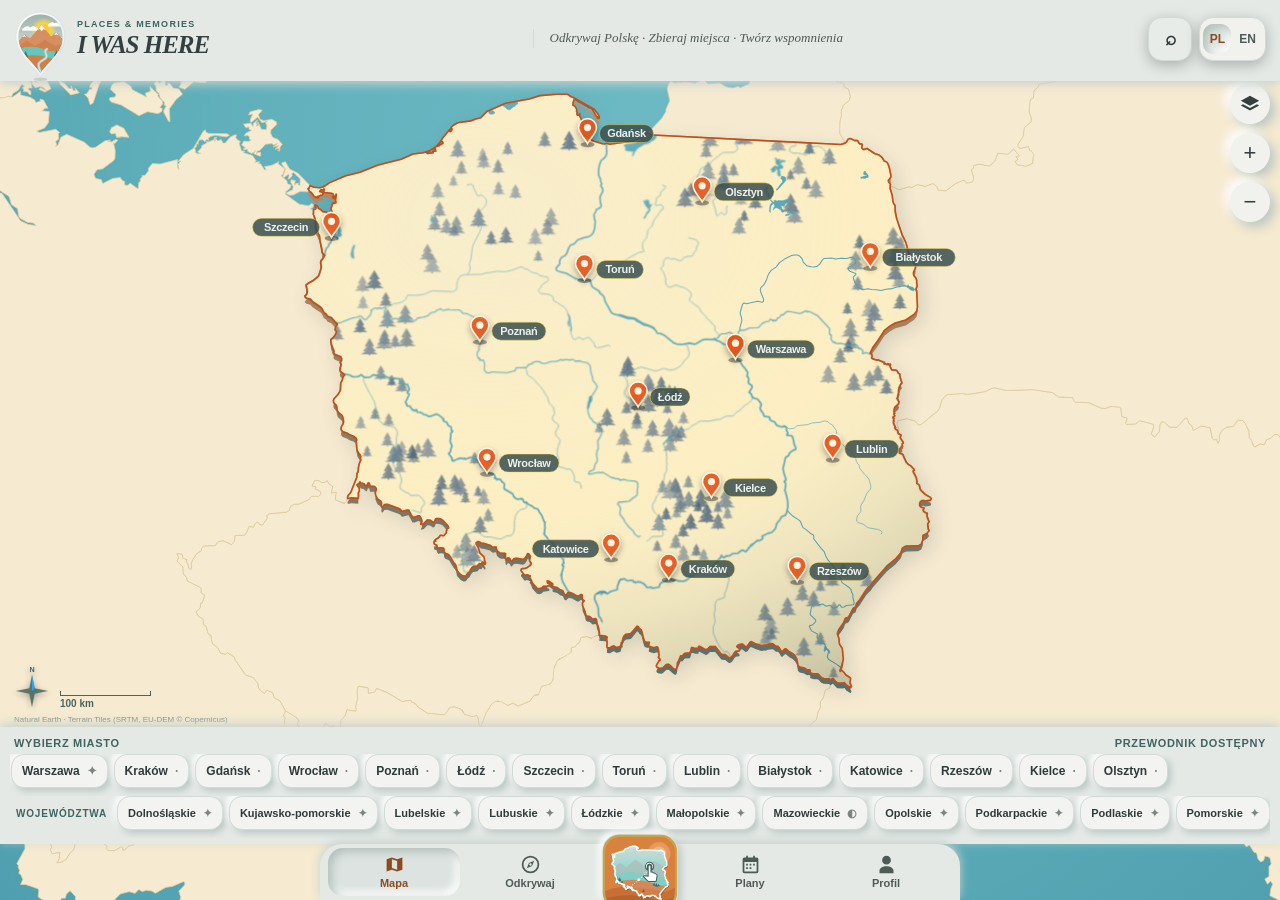
==== commit 40821fd2: "8.19.0: czytelność wszystkich napisów (test kontrastu) i ustawienia domyślne PL + warstwy tools/test" ====
--- a/atlas.html
+++ b/atlas.html
@@ -1,5 +1,5 @@
 <!doctype html>
-<html lang="en">
+<html lang="pl">
 <head>
 <meta charset="utf-8">
 <meta name="viewport" content="width=device-width, initial-scale=1, viewport-fit=cover">
--- a/assets/atlas-light-v5.css
+++ b/assets/atlas-light-v5.css
@@ -45,8 +45,8 @@
 .atlas-hero{top:calc(119px + env(safe-area-inset-top,0px))}
 .atlas-hero h1{font-family:Georgia,Palatino,serif;color:#4b6260;font-weight:500;letter-spacing:-.05em;text-shadow:0 2px 14px #f2f4f3}
 body[data-style=night] .atlas-hero h1{color:#e9f0f6;text-shadow:none}
-.atlas-hero .eyebrow{letter-spacing:.18em;color:#cf804b}
-.atlas-hero p{color:#CC763E}
+.atlas-hero .eyebrow{letter-spacing:.18em;color:#925227}
+.atlas-hero p{color:#925127}
 .atlas-bottom{background:linear-gradient(to bottom,transparent,rgba(243,245,244,.94) 18%,rgba(243,245,244,.98));box-shadow:0 -13px 45px #869eb320}
 body[data-style=night] .atlas-bottom{background:linear-gradient(to bottom,transparent,rgba(14,22,55,.94) 18%,rgba(14,22,55,.97))}
 .city-card{background:rgba(240,243,241,.98);border:1px solid #b9c8c3;box-shadow:0 8px 25px #3e576d22}
@@ -55,7 +55,7 @@
 .city-chip.active{background:#4a615f;color:#f3f5f4;border-color:#4a615f}
 .city-action{background:#4C6563;color:#eef1ef;box-shadow:0 4px 14px #24395935}
 .city-action:hover:not(:disabled){background:#577371}
-.atlas-bottom .browse-title{color:#cd7b45}
+.atlas-bottom .browse-title{color:#905027}
 .pill{background:rgba(244,246,245,.94);border-color:#c5d1cd}
 .style-panel{background:rgba(243,245,244,.97);border-color:#bfcdc8}
 .style-panel button.active{background:#4f6765;color:#f0f3f2}
@@ -85,7 +85,7 @@
 
 /* I Was Here 6.0 — województwa: pasek pod miastami, obrys regionu, pinezki miejscowości */
 .region-strip{padding-top:0;align-items:center}
-.region-strip .strip-label{flex:none;font-size:10px;font-weight:900;letter-spacing:.08em;text-transform:uppercase;color:#cd7b45;padding:0 4px 0 5px}
+.region-strip .strip-label{flex:none;font-size:10px;font-weight:900;letter-spacing:.08em;text-transform:uppercase;color:#905027;padding:0 4px 0 5px}
 .region-chip{padding:8px 11px;font-size:11px}
 .city-card{flex-wrap:wrap}
 .card-towns{flex:1 0 100%;display:flex;gap:6px;overflow-x:auto;scrollbar-width:none;margin:2px -3px -3px;padding:2px 3px 3px}
--- a/assets/atlas-premium.css
+++ b/assets/atlas-premium.css
@@ -138,7 +138,7 @@
 body:not([data-style=light]) .city-chip{background:var(--ui-chip)!important;color:var(--ui-fg)!important;border-color:var(--ui-line)!important}
 body:not([data-style=light]) .city-chip.active{background:var(--ui-accent)!important;color:var(--ui-accent-fg)!important;border-color:transparent!important}
 .city-chip{min-height:40px;padding:8px 12px}
-.city-chip.st-visited .city-state{color:#55c4b5;opacity:1}
+.city-chip.st-visited .city-state{color:#266E64;opacity:1}
 .city-chip.st-planned .city-state{color:var(--amber-2);opacity:1}
 body:not([data-style=light]) .region-strip .strip-label{color:var(--sand)}
 body[data-sheet=open] .atlas-bottom .browse-title,body[data-sheet=open] #cityStrip,body[data-sheet=open] #regionStrip{display:none}
@@ -159,7 +159,7 @@
 .status-badge{display:inline-block!important;margin-top:5px!important;padding:3px 8px;border-radius:20px;font-size:10px!important;font-weight:800;letter-spacing:.04em}
 .status-badge.st-none{background:rgba(238,241,240,.1);color:var(--ui-sub)!important}
 .status-badge.st-planned{background:rgba(255,216,74,.18);color:var(--amber-2)!important}
-.status-badge.st-visited{background:rgba(63,163,150,.22);color:#6fd8ca!important}
+.status-badge.st-visited{background:rgba(63,163,150,.22);color:#1D6D62!important}
 body[data-style=light] .status-badge.st-none{background:#e4eaef}
 .card-towns{margin:10px 0 0!important}
 body:not([data-style=light]) .town-chip{background:var(--ui-chip);color:var(--ui-fg);border-color:var(--ui-line)}
--- a/assets/place-extras.css
+++ b/assets/place-extras.css
@@ -4,7 +4,7 @@
 .iwh-wiki-link{display:inline-flex;align-items:center;gap:6px;align-self:flex-start;min-height:44px;padding:10px 14px;border-radius:14px;background:#455E5B;color:#ffffff!important;font-weight:800;font-size:13px;text-decoration:none!important;line-height:1.3}
 .iwh-wiki-link:not(.verified){background:#e6ebe9;color:#455E5B!important}
 .iwh-wiki-link:focus-visible{outline:3px solid #D38958;outline-offset:2px}
-.iwh-wiki small{font-size:10.5px;color:#697685;line-height:1.4}
+.iwh-wiki small{font-size:10.5px;color:#596471;line-height:1.4}
 .iwh-journal-btn .ij-count{font-weight:700;opacity:.85}
 
 html.ij-open,html.ij-open body{overflow:hidden}
@@ -15,7 +15,7 @@
 .ij-head{display:flex;align-items:center;gap:12px;margin-bottom:12px}
 .ij-head>div{flex:1;min-width:0}
 .ij-icon{font-size:34px;line-height:1}
-.ij-kicker{display:block;font-size:10px;font-weight:800;letter-spacing:.14em;text-transform:uppercase;color:#ce7c46}
+.ij-kicker{display:block;font-size:10px;font-weight:800;letter-spacing:.14em;text-transform:uppercase;color:#925127}
 .ij-head h2{margin:2px 0 0;font-size:19px;letter-spacing:-.03em;line-height:1.25;overflow-wrap:anywhere}
 .ij-x{flex:none;width:44px;height:44px;border:0;border-radius:14px;background:#eef2f1;color:#455E5B;font-size:17px;font-weight:800;cursor:pointer}
 .ij-label{display:block;font-size:12px;font-weight:800;margin:4px 0 6px}
@@ -23,20 +23,20 @@
 #ijNotes:focus-visible{outline:3px solid #D38958;outline-offset:1px}
 .ij-row{display:flex;justify-content:space-between;align-items:center;gap:8px;margin:14px 0 8px}
 .ij-row h3{margin:0;font-size:13px}
-.ij-status{font-size:11px;color:#597371;font-weight:700}
+.ij-status{font-size:11px;color:#4E6563;font-weight:700}
 .ij-grid{display:grid;grid-template-columns:repeat(auto-fill,minmax(96px,1fr));gap:8px}
 .ij-grid figure{margin:0;position:relative;aspect-ratio:1;border-radius:14px;overflow:hidden;background:#e7eaec}
 .ij-thumb{all:unset;cursor:pointer;display:block;width:100%;height:100%}
 .ij-thumb:focus-visible{outline:3px solid #D38958;outline-offset:-3px}
 .ij-thumb img{width:100%;height:100%;object-fit:cover;display:block}
 .ij-rm{position:absolute;top:5px;right:5px;width:32px;height:32px;border:0;border-radius:50%;background:rgba(56,75,73,.72);color:#ffffff;font-weight:800;cursor:pointer}
-.ij-add{display:flex;align-items:center;justify-content:center;min-height:48px;margin-top:10px;border:2px dashed #D38958;border-radius:14px;color:#ca7339;font-weight:800;font-size:13px;cursor:pointer;position:relative}
+.ij-add{display:flex;align-items:center;justify-content:center;min-height:48px;margin-top:10px;border:2px dashed #D38958;border-radius:14px;color:#905127;font-weight:800;font-size:13px;cursor:pointer;position:relative}
 .ij-add input{position:absolute;inset:0;opacity:0;cursor:pointer;width:100%}
 .ij-add:focus-within{outline:3px solid #D38958;outline-offset:2px}
 .ij-add.disabled{opacity:.45;cursor:not-allowed}
 .ij-msg{color:#b3261e;font-size:12px;margin:8px 0 0;min-height:0}
 .ij-msg:empty{display:none}
-.ij-privacy{font-size:11px;line-height:1.5;color:#cd7a42;margin:10px 0 12px}
+.ij-privacy{font-size:11px;line-height:1.5;color:#925227;margin:10px 0 12px}
 .ij-done{width:100%;min-height:48px;border:0;border-radius:14px;background:#455E5B;color:#ffffff;font-weight:800;font-size:14px;cursor:pointer}
 .ij-viewer{position:fixed;inset:0;background:#000e;display:flex;align-items:center;justify-content:center;padding:calc(12px + env(safe-area-inset-top,0px)) 12px calc(12px + env(safe-area-inset-bottom,0px))}
 .ij-viewer[hidden]{display:none}
@@ -46,12 +46,12 @@
 /* Paszport Warszawy: pieczątka + przycisk dziennika */
 .stamp-wrap{position:relative;display:flex;min-width:0}
 .stamp-wrap>.stamp{flex:1;min-width:0}
-.stamp .ij-count{font-size:10px;color:#ca7339;font-weight:800}
+.stamp .ij-count{font-size:10px;color:#905127;font-weight:800}
 .stamp-journal{position:absolute;top:5px;right:5px;width:34px;height:34px;border:0;border-radius:50%;background:#455E5B;color:#ffffff;font-size:15px;display:grid;place-items:center;box-shadow:0 2px 6px #0c1f4d33;cursor:pointer}
 .stamp-journal:focus-visible{outline:3px solid #D38958;outline-offset:2px}
 .interest-first .section-title{margin-top:18px}
 .journal-thumb img{width:44px;height:44px;object-fit:cover;border-radius:10px;display:block}
-.plan-item .ij-count{margin-left:4px;color:#FFD84A;font-weight:700}
+.plan-item .ij-count{margin-left:4px;color:#8E4A1F;font-weight:700}
 
 /* 8.4 — Paszport odkrywcy (okno wspólne dla wszystkich stron) */
 .iwh-passport{z-index:4900}
@@ -59,20 +59,20 @@
 .pp-x{position:absolute;top:14px;right:14px}
 .pp-head{display:flex;gap:14px;align-items:center;margin:2px 54px 14px 0}
 .pp-head img{flex:none;width:54px;height:73px}
-.pp-head p{margin:4px 0 0;font-size:13px;line-height:1.45;color:#ca7338}
+.pp-head p{margin:4px 0 0;font-size:13px;line-height:1.45;color:#8F5126}
 .pp-title{margin:2px 0 0;font-size:22px;letter-spacing:-.03em;font-family:Georgia,Palatino,serif;font-style:italic;font-weight:800}
 .pp-stats{display:grid;grid-template-columns:repeat(4,minmax(0,1fr));gap:8px;margin:0 0 12px}
 .pp-stats div{background:#E4E9E7;border-radius:14px;padding:10px 8px;text-align:center;min-width:0}
 .pp-stats b{display:block;font-size:20px;color:#455E5B}
-.pp-stats small{display:block;font-size:10px;line-height:1.25;color:#cd7a42}
+.pp-stats small{display:block;font-size:10px;line-height:1.25;color:#925227}
 .pp-action{width:100%;min-height:46px;border:1px solid #d0dad7;border-radius:14px;background:#ffffff;color:#455E5B;font-weight:800;font-size:13px;cursor:pointer;margin-bottom:6px}
 .pp-sub{font-size:14px;margin:12px 0 8px}
 .pp-list{list-style:none;margin:0 0 14px;padding:0;display:grid;gap:8px}
 .pp-list li{display:flex;align-items:center;gap:10px;background:#ffffff;border:1px solid #e4e6e9;border-radius:14px;padding:8px}
-.pp-list li.pp-empty{display:block;font-size:12px;line-height:1.5;color:#cd7a42;background:#ECEFEE;border-style:dashed}
+.pp-list li.pp-empty{display:block;font-size:12px;line-height:1.5;color:#925227;background:#ECEFEE;border-style:dashed}
 .pp-thumb{flex:none;width:48px;height:48px;border-radius:11px;background:#EAEEEC;display:grid;place-items:center;font-size:24px;overflow:hidden}
 .pp-thumb img{width:100%;height:100%;object-fit:cover}
-.pp-text{flex:1;min-width:0}.pp-text b{display:block;font-size:13px;overflow-wrap:anywhere}.pp-text small{display:block;font-size:11px;color:#cd7a42}
+.pp-text{flex:1;min-width:0}.pp-text b{display:block;font-size:13px;overflow-wrap:anywhere}.pp-text small{display:block;font-size:11px;color:#925227}
 .pp-list button{flex:none;min-height:40px;padding:0 12px;border:0;border-radius:12px;background:#455E5B;color:#ffffff;font-weight:800;font-size:12px;cursor:pointer}
 @media(max-width:380px){.pp-stats{grid-template-columns:repeat(2,minmax(0,1fr))}}
 .iwh-journal-btn{background:linear-gradient(160deg,#455E5B,#536F6D)!important;color:#ffffff!important}
@@ -80,8 +80,8 @@
 /* 8.5 — Pieczątki: klikalne liczniki, znaczki miast (zablokowane szare), listy z „Byłem tu” */
 .pp-stats button{display:block;background:#E4E9E7;border:1px solid transparent;border-radius:14px;padding:10px 6px;text-align:center;min-width:0;cursor:pointer;font:inherit;color:inherit}
 .pp-stats button:hover,.pp-stats button:focus-visible{border-color:#D38958;outline:none}
-.pp-stats b{display:block;font-size:20px;color:#455E5B}.pp-stats b i{font-style:normal;font-size:12px;color:#cd7a42;font-weight:700}
-.pp-stats small{display:block;font-size:10px;line-height:1.25;color:#cd7a42}
+.pp-stats b{display:block;font-size:20px;color:#455E5B}.pp-stats b i{font-style:normal;font-size:12px;color:#925227;font-weight:700}
+.pp-stats small{display:block;font-size:10px;line-height:1.25;color:#925227}
 .pp-stamps{list-style:none;margin:0 0 6px;padding:0;display:grid;grid-template-columns:repeat(auto-fill,minmax(96px,1fr));gap:10px}
 .pp-stamp{display:flex;flex-direction:column;align-items:center;gap:6px}
 .pp-art{display:block;width:100%;aspect-ratio:80/62}.pp-art svg{display:block;width:100%;height:100%}
@@ -94,7 +94,7 @@
 .pp-row.on{border-color:#a9bcb5;background:#F2F4F3}
 .pp-ic{flex:none;width:40px;height:40px;border-radius:11px;background:#EAEEEC;display:grid;place-items:center;font-size:20px;overflow:hidden}
 .pp-ic img{width:100%;height:100%;object-fit:cover}
-.pp-empty{display:block;font-size:12px;line-height:1.5;color:#cd7a42;background:#ECEFEE;border:1px dashed #d0dad7;border-radius:14px;padding:10px;list-style:none}
+.pp-empty{display:block;font-size:12px;line-height:1.5;color:#925227;background:#ECEFEE;border:1px dashed #d0dad7;border-radius:14px;padding:10px;list-style:none}
 .pp-action{display:block;text-align:center;text-decoration:none}
 .pp-host{color:#425856}
 .pp-host .pp-head p{color:var(--ui-sub,#ca7338)}
@@ -106,4 +106,4 @@
 .pp-stamp-act{display:flex;gap:6px;align-items:center;justify-content:center}
 
 /* Wrocław collection: the same perforated stamp motif as the city collection. */
-.dwarf-collection{margin:20px 0;color:inherit}.dwarf-badges{display:grid;grid-template-columns:repeat(auto-fit,minmax(125px,1fr));gap:12px;margin:16px 0}.dwarf-badge{display:flex;flex-direction:column;gap:6px;align-items:center;text-align:center;padding:16px 8px;border:3px dotted #d28958;background:#e7ebe9;color:#cb743a;border-radius:6px;opacity:.7}.dwarf-badge span{font-size:30px}.dwarf-badge.earned{border-color:#b89929;color:#455e5b;background:#d8dfdb;opacity:1}.dwarf-badge small{font-variant-numeric:tabular-nums}#dwarfSection[hidden]{display:none}#dwarfSection>p{line-height:1.6}
+.dwarf-collection{margin:20px 0;color:inherit}.dwarf-badges{display:grid;grid-template-columns:repeat(auto-fit,minmax(125px,1fr));gap:12px;margin:16px 0}.dwarf-badge{display:flex;flex-direction:column;gap:6px;align-items:center;text-align:center;padding:16px 8px;border:3px dotted #d28958;background:#e7ebe9;color:#925227;border-radius:6px;opacity:.7}.dwarf-badge span{font-size:30px}.dwarf-badge.earned{border-color:#b89929;color:#455e5b;background:#d8dfdb;opacity:1}.dwarf-badge small{font-variant-numeric:tabular-nums}#dwarfSection[hidden]{display:none}#dwarfSection>p{line-height:1.6}
--- a/assets/explore-themes.css
+++ b/assets/explore-themes.css
@@ -34,9 +34,9 @@
 .place-history{margin:14px 0 4px;padding:14px;border-radius:16px;background:#E7EBE9;color:#425856}
 .place-history h3{margin:0 0 8px;font-size:15px}
 .place-history p{margin:0 0 10px;font-size:14px;line-height:1.62}
-.place-history small{display:block;font-size:11px;line-height:1.45;color:#cd7a42}
+.place-history small{display:block;font-size:11px;line-height:1.45;color:#925227}
 .place-routes{display:flex;flex-wrap:wrap;gap:8px;margin:10px 0 4px}
 .place-routes a{display:inline-flex;align-items:center;gap:8px;min-height:40px;padding:4px 12px 4px 4px;border-radius:14px;background:#455E5B;color:#ffffff!important;font-size:12px;font-weight:800;text-decoration:none!important}
 .place-routes a .ex-art{filter:none}
-.place-routes-label{display:block;width:100%;font-size:11px;font-weight:800;letter-spacing:.1em;text-transform:uppercase;color:#ca7339}
+.place-routes-label{display:block;width:100%;font-size:11px;font-weight:800;letter-spacing:.1em;text-transform:uppercase;color:#905127}
 .made-by{margin:18px 0 4px;text-align:center;font:italic 700 12px/1.4 Georgia,Palatino,serif;letter-spacing:.02em;opacity:.8}
--- a/assets/theme-sage.css
+++ b/assets/theme-sage.css
@@ -4,12 +4,12 @@
    Bazowe barwy niebieskie przeliczył tools/recolor_theme.py --theme sage. Ładowany jako ostatni arkusz. */
 :root{
   --sg-bg:#E4E9E6;--sg-card:#F1F2EE;--sg-sunk:#DCE3E0;--sg-line:#D0DAD6;
-  --sg-sage:#A9BEB8;--sg-teal:#5F8580;--sg-slate:#33403F;--sg-mut:#66716E;
-  --sg-terra:#C9773F;--sg-terra-d:#A85E2E;--sg-peach:#E9B48A;--sg-cream:#F3E6D4;--sg-on:#FFF7EF;
+  --sg-sage:#A9BEB8;--sg-teal:#3F6560;--sg-slate:#33403F;--sg-mut:#4F5A57;
+  --sg-terra:#A9592A;--sg-terra-d:#8E4A1F;--sg-peach:#E9B48A;--sg-cream:#F3E6D4;--sg-on:#FFF7EF;
   --sg-up:5px 5px 12px #BAC6C2,-5px -5px 12px #FFFFFF;
   --sg-up-s:3px 3px 7px #BAC6C2,-3px -3px 7px #FFFFFF;
   --sg-in:inset 4px 4px 9px #B4C1BC,inset -4px -4px 9px #FFFFFF;
-  --accent:#C9773F;--iwh-accent:#C9773F;--iwh-yellow:#E9B48A;
+  --accent:#A9592A;--iwh-accent:#A9592A;--iwh-yellow:#E9B48A;
 }
 
 /* ---------- Dolne menu: kryjące tło, wybrana pozycja wklęsła ---------- */
@@ -23,8 +23,8 @@
 
 /* ---------- Atlas ---------- */
 body:not([data-style=night]):not([data-style=terrain]):not([data-style=light]){
-  --ui-bg:#E8ECE9;--ui-panel:#EDF0EE;--ui-fg:#2F3B3A;--ui-sub:#66716E;--ui-line:#D0DAD6;
-  --ui-chip:#F3F4F1;--ui-accent:#C9773F;--ui-accent-fg:#FFF7EF;
+  --ui-bg:#E8ECE9;--ui-panel:#EDF0EE;--ui-fg:#2F3B3A;--ui-sub:#4F5A57;--ui-line:#D0DAD6;
+  --ui-chip:#F3F4F1;--ui-accent:#A9592A;--ui-accent-fg:#FFF7EF;
 }
 /* nagłówek i pas miast: pełne tło zamiast przejścia w przezroczystość */
 body:not([data-style=night]):not([data-style=terrain]):not([data-style=light]) .atlas-top{background:var(--sg-bg)!important;box-shadow:0 3px 10px #C8D2CE}
@@ -57,7 +57,7 @@
 .lang-switch span.on,.pl-lang span.on{background:var(--sg-sunk)!important;color:var(--sg-terra-d)!important;box-shadow:var(--sg-in)!important}
 
 /* ---------- Planer ---------- */
-.pl-page{--bg:#E4E9E6;--card:#F1F2EE;--line:#D0DAD6;--ink:#2F3B3A;--mut:#66716E;--navy:#33403F;--acc:#C9773F;--yel:#E9B48A;--teal:#5F8580;--deep:#2F3B3A}
+.pl-page{--bg:#E4E9E6;--card:#F1F2EE;--line:#D0DAD6;--ink:#2F3B3A;--mut:#4F5A57;--navy:#33403F;--acc:#8E4A1F;--yel:#E9B48A;--teal:#3F6560;--deep:#2F3B3A}
 .pl-top{background:var(--sg-bg)!important;-webkit-backdrop-filter:none;backdrop-filter:none;border:0;box-shadow:0 3px 10px #C8D2CE}
 .pl-list,.pl-card,.pl-zone,.pl-stop,.pl-sum button,.pl-make li,.pl-spare button,.pl-search input,.pl-chipbtn,.pl-icon,.pl-all,.pl-lang{box-shadow:var(--sg-up-s)!important;border:0!important}
 .pl-seg{background:var(--sg-bg)}
@@ -67,7 +67,7 @@
 .pl-chip button{box-shadow:var(--sg-up-s)!important}
 .pl-flag{background:var(--sg-teal);color:var(--sg-cream)}
 .pl-steps i.on{background:var(--sg-terra)}
-.pl-switch input:checked+span{background:var(--sg-teal)}
+.pl-switch input:checked+span{background:#5F8580}
 .pl-cta.sticky{background:var(--sg-bg)!important}
 .pl-sheet{background:var(--sg-bg)}
 .pl-all.on,.pl-chipbtn.on{background:var(--sg-sunk)!important;color:var(--sg-terra-d)!important;box-shadow:var(--sg-in)!important}
@@ -76,3 +76,25 @@
 .pl-modal{background:#9AAAA5}
 .pl-brand{color:var(--sg-slate)}
 body:not([data-style=night]):not([data-style=terrain]):not([data-style=light]) .region-strip .strip-label{color:var(--sg-teal)!important}
+
+/* ---------- 8.19 czytelność: wszystkie napisy z kontrastem ≥ 4,5 : 1 (tools/test_contrast.js) ---------- */
+.pl-pin span,.pl-num{color:#fff}
+/* Atlas (styl domyślny): akcenty tekstu zamiast żółci; karty miast i miejsc jasne */
+body:not([data-style=night]):not([data-style=terrain]):not([data-style=light]){--amber-2:#8E4A1F;--amber:#8E4A1F}
+body:not([data-style=night]):not([data-style=terrain]):not([data-style=light]) .place-sheet,
+body:not([data-style=night]):not([data-style=terrain]):not([data-style=light]) .city-card{background:var(--sg-card)!important;border:0!important;color:var(--sg-slate)!important;box-shadow:var(--sg-up)!important}
+.ex-rt small,.ex-theme em,.ex-back,.ex-kicker{color:#8E4A1F!important}
+.city-action.auto-plan small{opacity:1!important}
+body:not([data-style=night]):not([data-style=terrain]):not([data-style=light]) .city-card :is(strong,h2,h3,b),
+body:not([data-style=night]):not([data-style=terrain]):not([data-style=light]) .place-sheet :is(strong,h2,h3,b){color:var(--sg-slate)!important}
+body:not([data-style=night]):not([data-style=terrain]):not([data-style=light]) .ex-theme,
+body:not([data-style=night]):not([data-style=terrain]):not([data-style=light]) .ex-route,
+body:not([data-style=night]):not([data-style=terrain]):not([data-style=light]) .ex-hero,
+body:not([data-style=night]):not([data-style=terrain]):not([data-style=light]) .ex-featured{background:var(--sg-card)!important;border:0!important;box-shadow:var(--sg-up-s)!important;color:var(--sg-slate)}
+.hero .eyebrow{color:#FFE9AE!important}
+.lang-switch span:not(.on){color:var(--sg-mut)!important}
+.hero p{color:#FFFFFF!important}
+.lang-switch,.pill.language{background:var(--sg-card)!important}
+.lang-switch span:not(.on){background:transparent!important}
+.chip small,.chips small{color:inherit!important;opacity:1!important}
+.lang-switch span,.pill.language span{opacity:1!important}
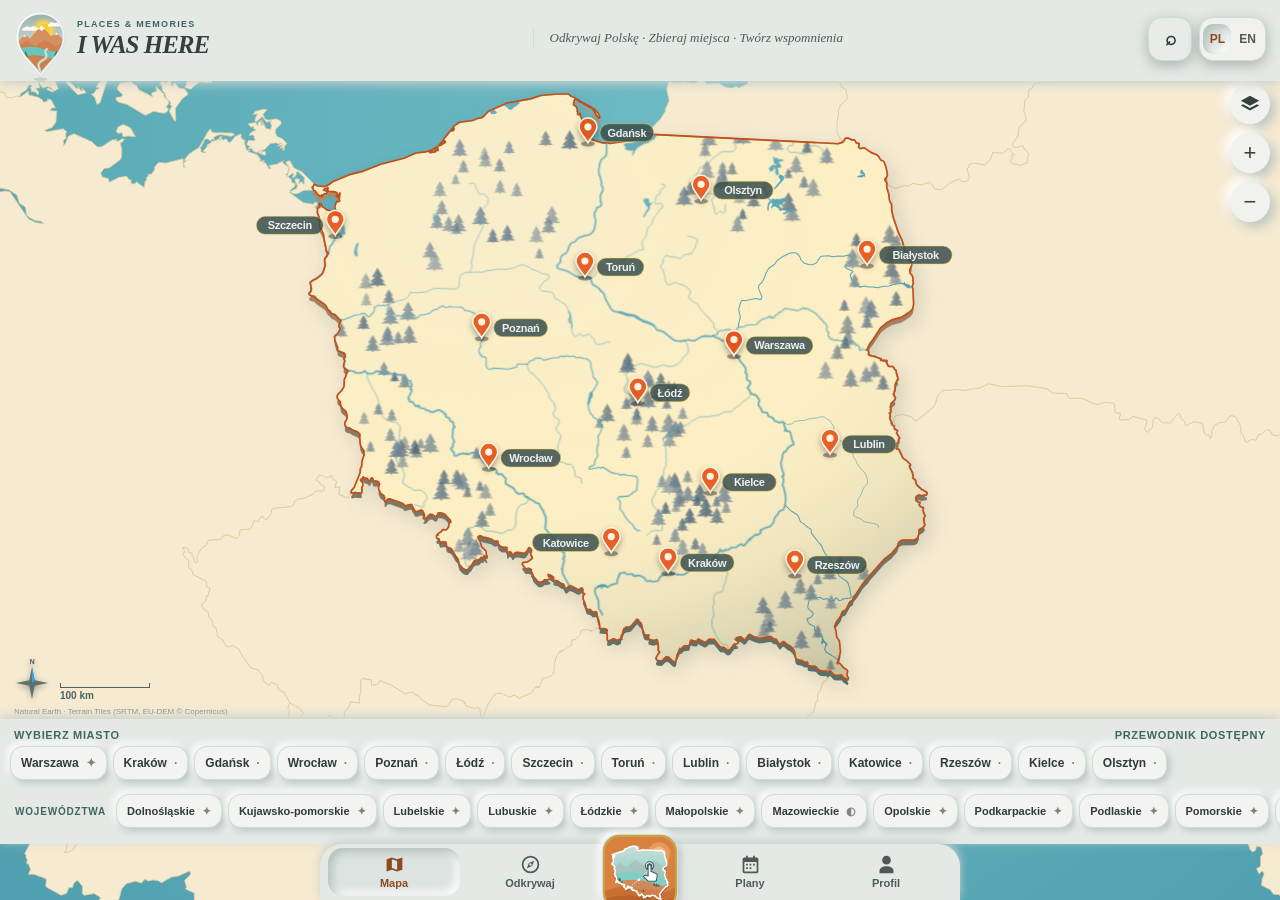
==== commit bc3c186c: "8.20.0: „Zaplanuj za mnie” w miastach, regionach i Warszawie; nowy plan z wyszukiwarką miejsc Co-Aut" ====
--- a/atlas.html
+++ b/atlas.html
@@ -89,6 +89,7 @@
         <button id="addDay" class="act" type="button" aria-label="Add to a day plan"><span aria-hidden="true">🗓️</span><b id="addDayLabel">Day plan</b></button>
         <button id="toggleVisited" class="act" type="button" aria-pressed="false" aria-label="I was here"><span aria-hidden="true">✓</span><b id="visitedLabel">I was here</b></button>
       </div>
+      <a class="city-action wide auto-plan" id="cityPlanner" href="./planer.html" hidden><b id="cityPlannerLabel">✨ Zaplanuj za mnie — dzień po dniu</b><small id="cityPlannerSub"></small></a>
     </div>
   </section>
 
--- a/assets/theme-sage.css
+++ b/assets/theme-sage.css
@@ -98,3 +98,24 @@
 .lang-switch span:not(.on){background:transparent!important}
 .chip small,.chips small{color:inherit!important;opacity:1!important}
 .lang-switch span,.pill.language span{opacity:1!important}
+/* 8.19.1 — pas miast i województw: cień kafelków nie jest już przycinany (jasny prostokąt i ucięta prawa krawędź);
+   pas sięga krawędzi ekranu, a w środku ma miejsce na miękki cień */
+.atlas-bottom .city-strip{margin:-12px -10px -4px!important;padding:12px 10px 14px!important;scroll-padding-inline:10px}
+
+/* 8.20 — „Zaplanuj za mnie” w przewodnikach (Warszawa, regiony) i w karcie miasta Atlasu */
+html[lang=en] .auto-plan-link [data-l=pl],html:not([lang=en]) .auto-plan-link [data-l=en]{display:none}
+.auto-plan-link{display:flex;flex-direction:column;gap:2px;margin:10px 0 12px;padding:12px 16px;border-radius:16px;text-decoration:none;background:var(--sg-terra);color:var(--sg-on)!important;box-shadow:var(--sg-up);font-size:15px}
+.auto-plan-link b{font-weight:800}.auto-plan-link small{font-size:12.5px;font-weight:600;color:var(--sg-on)}
+.auto-plan-link:active{box-shadow:inset 3px 3px 7px #7E3F18,inset -3px -3px 7px #C46A35}
+.hero .hero-plan{position:relative;z-index:2;display:inline-flex;margin-top:14px}
+#cityPlanner{margin-top:10px}#cityPlanner[hidden]{display:none!important}
+#cityPlanner small{font-size:12px;font-weight:600}
+/* 8.20 — „Dodaj do planu” w kartach planów */
+.plan-add{margin:10px 0 6px}
+.plan-add input{width:100%;font-size:16px;padding:11px 14px;border-radius:14px;border:0;background:var(--sg-sunk);color:var(--sg-slate);box-shadow:var(--sg-in)}
+.plan-add input::placeholder{color:#5F6966}
+.plan-add-results{display:grid;gap:6px;margin-top:8px}
+.plan-add-item{display:flex;justify-content:space-between;align-items:center;gap:10px;text-align:left;border:0;border-radius:12px;padding:10px 12px;min-height:44px;background:var(--sg-card);color:var(--sg-slate);box-shadow:var(--sg-up-s);font:inherit;cursor:pointer}
+.plan-add-item b{font-weight:700}.plan-add-item small{color:var(--sg-mut);font-size:12px;white-space:nowrap}
+.plan-add-item:active{box-shadow:var(--sg-in)}
+#cityPlanner,#cityPlanner b,#cityPlanner small{color:var(--sg-on)!important}
